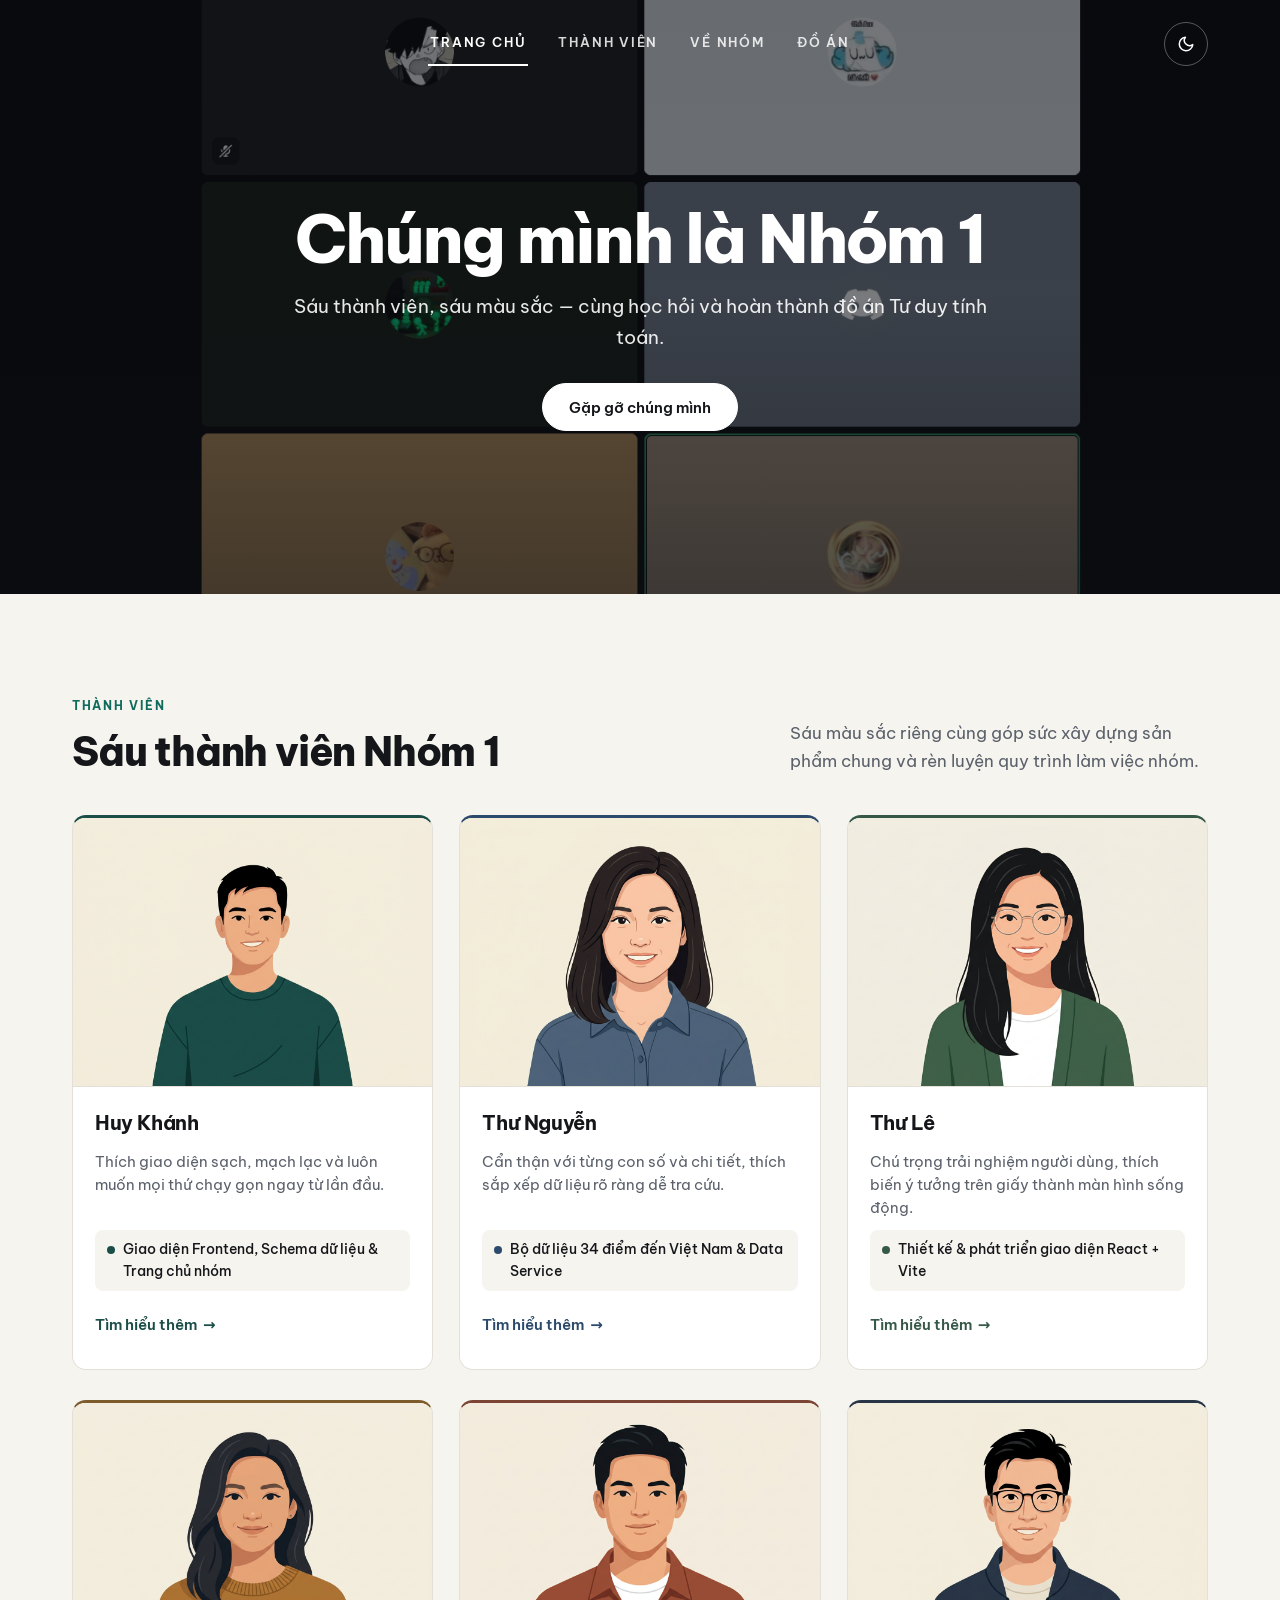
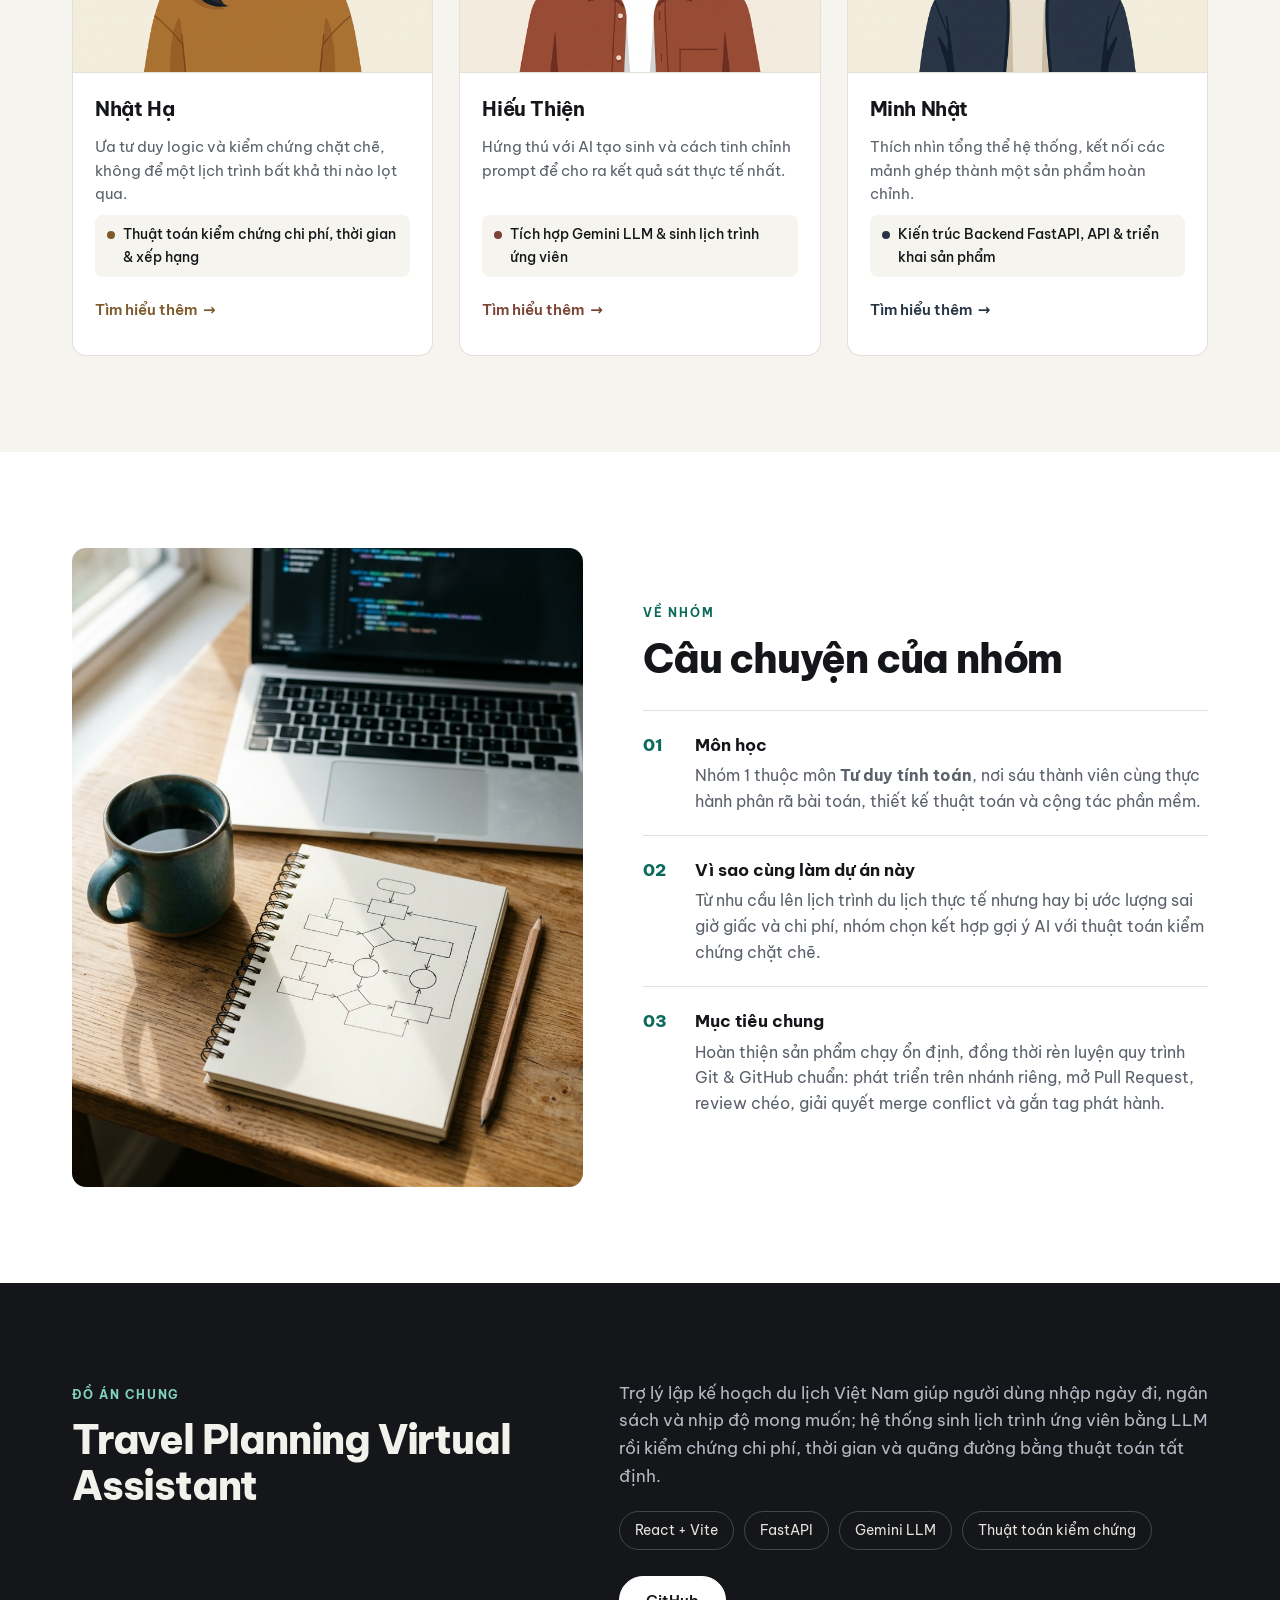
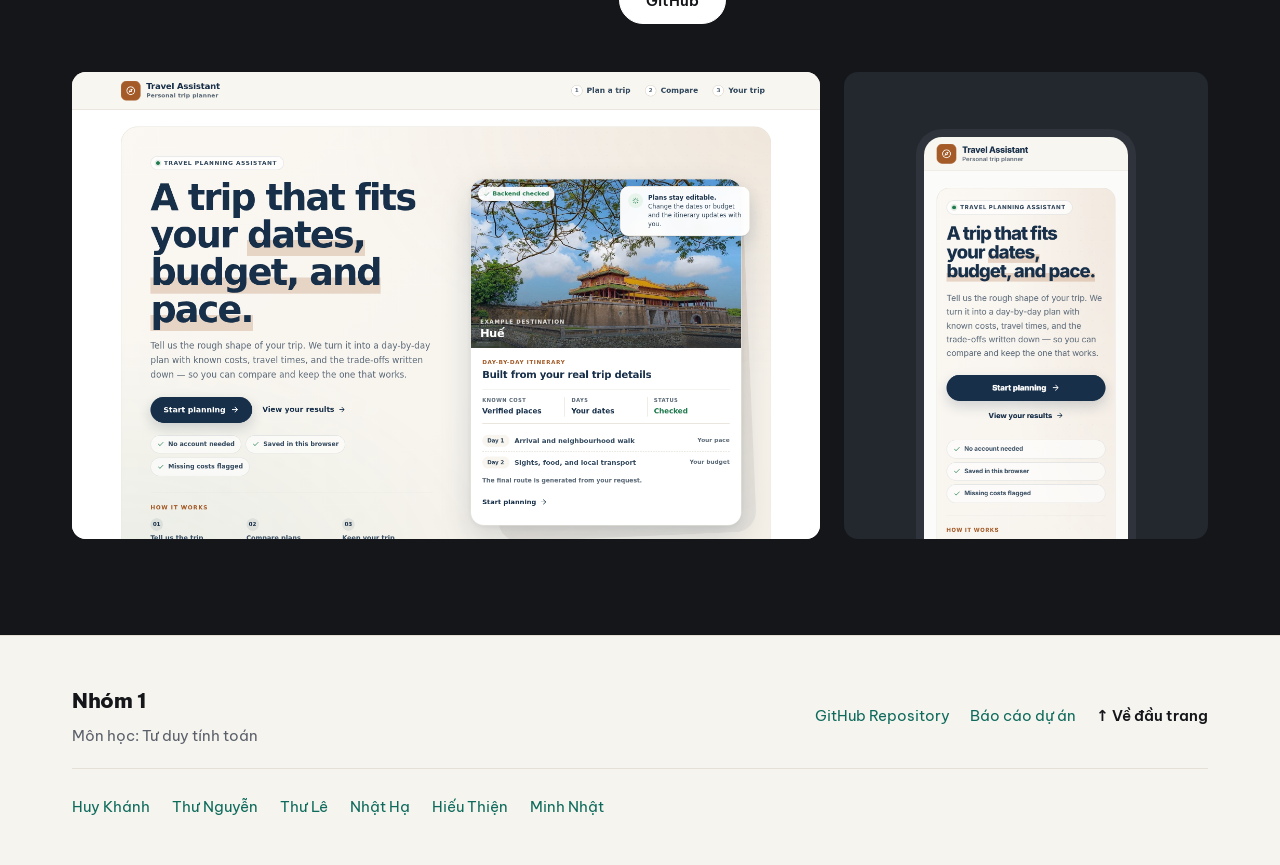
==== index.html @ eb4fd611 "Use real group Discord call screenshot as homepage hero cover" ====
<!DOCTYPE html>
<html lang="vi">
<head>
  <meta charset="UTF-8">
  <meta name="viewport" content="width=device-width, initial-scale=1.0">
  <title>Nhóm 1 - Tư duy tính toán &amp; Đồ án nhóm</title>
  <script>(function(){try{var t=localStorage.getItem('nhom1-theme')||(window.matchMedia&&window.matchMedia('(prefers-color-scheme: dark)').matches?'dark':'light');document.documentElement.dataset.theme=t;}catch(e){}})();</script>
  <link rel="stylesheet" href="assets/style.css">
  <script src="assets/theme.js" defer></script>
</head>
<body>
  <header class="site-header site-header--hero">
    <div class="container">
      <nav class="site-nav site-nav--centered" aria-label="Điều hướng chính">
        <ul class="nav-links">
          <li><a class="active" href="#trang-chu">Trang chủ</a></li>
          <li><a href="#thanh-vien">Thành viên</a></li>
          <li><a href="#ve-nhom">Về nhóm</a></li>
          <li><a href="#do-an">Đồ án</a></li>
        </ul>
        <button type="button" class="theme-toggle" data-theme-toggle aria-label="Chuyển giao diện sáng tối" aria-pressed="false" title="Chuyển sang chế độ tối">
          <svg class="icon-moon" width="18" height="18" viewBox="0 0 24 24" fill="none" stroke="currentColor" stroke-width="2" stroke-linecap="round" stroke-linejoin="round" aria-hidden="true"><path d="M21 12.79A9 9 0 1 1 11.21 3 7 7 0 0 0 21 12.79z"/></svg>
          <svg class="icon-sun" width="18" height="18" viewBox="0 0 24 24" fill="none" stroke="currentColor" stroke-width="2" stroke-linecap="round" stroke-linejoin="round" aria-hidden="true"><circle cx="12" cy="12" r="4"/><path d="M12 2v2M12 20v2M4.93 4.93l1.41 1.41M17.66 17.66l1.41 1.41M2 12h2M20 12h2M6.34 17.66l-1.41 1.41M19.07 4.93l-1.41 1.41"/></svg>
        </button>
      </nav>
    </div>
  </header>

  <main>
    <!-- 1. Phần mở đầu (~2/3 màn hình) -->
    <section class="hero-cover" id="trang-chu">
      <img class="hero-bg" src="assets/images/group-hero.png" alt="Ảnh họp nhóm của sáu thành viên Nhóm 1">
      <div class="hero-content">
        <h1 id="site-title">Chúng mình là Nhóm 1</h1>
        <p class="hero-lead">Sáu thành viên, sáu màu sắc &mdash; cùng học hỏi và hoàn thành đồ án Tư duy tính toán.</p>
        <a class="btn btn-hero" href="#thanh-vien">Gặp gỡ chúng mình</a>
      </div>
    </section>

    <!-- 2. Sáu thành viên (3 cột x 2 hàng, không chia phòng ban) -->
    <section class="section" id="thanh-vien">
      <div class="container">
        <div class="members-head">
          <div>
            <span class="eyebrow">Thành viên</span>
            <h2>Sáu thành viên Nhóm 1</h2>
          </div>
          <p>Sáu màu sắc riêng cùng góp sức xây dựng sản phẩm chung và rèn luyện quy trình làm việc nhóm.</p>
        </div>

        <div class="member-grid">
          <article class="member-card" data-tone="1">
            <div class="member-photo">
              <!-- Ảnh thật: thay src thành ảnh chân dung Huy Khánh -->
              <img src="assets/images/members/khanh.jpg" alt="Huy Khánh">
            </div>
            <div class="member-body">
              <h3>Huy Khánh</h3>
              <p class="member-personality">Thích giao diện sạch, mạch lạc và luôn muốn mọi thứ chạy gọn ngay từ lần đầu.</p>
              <p class="member-task">Giao diện Frontend, Schema dữ liệu &amp; Trang chủ nhóm</p>
              <a class="btn-more" href="members/khanh.html">Tìm hiểu thêm <span class="arrow" aria-hidden="true">&rarr;</span></a>
            </div>
          </article>

          <article class="member-card" data-tone="2">
            <div class="member-photo">
              <!-- Ảnh thật: thay src thành ảnh chân dung Thư Nguyễn -->
              <img src="assets/images/members/thu-nguyen.jpg" alt="Thư Nguyễn">
            </div>
            <div class="member-body">
              <h3>Thư Nguyễn</h3>
              <p class="member-personality">Cẩn thận với từng con số và chi tiết, thích sắp xếp dữ liệu rõ ràng dễ tra cứu.</p>
              <p class="member-task">Bộ dữ liệu 34 điểm đến Việt Nam &amp; Data Service</p>
              <a class="btn-more" href="members/thu-anh.html">Tìm hiểu thêm <span class="arrow" aria-hidden="true">&rarr;</span></a>
            </div>
          </article>

          <article class="member-card" data-tone="3">
            <div class="member-photo">
              <!-- Ảnh thật: thay src thành ảnh chân dung Thư Lê -->
              <img src="assets/images/members/thu-le.jpg" alt="Thư Lê">
            </div>
            <div class="member-body">
              <h3>Thư Lê</h3>
              <p class="member-personality">Chú trọng trải nghiệm người dùng, thích biến ý tưởng trên giấy thành màn hình sống động.</p>
              <p class="member-task">Thiết kế &amp; phát triển giao diện React + Vite</p>
              <a class="btn-more" href="members/thu-le.html">Tìm hiểu thêm <span class="arrow" aria-hidden="true">&rarr;</span></a>
            </div>
          </article>

          <article class="member-card" data-tone="4">
            <div class="member-photo">
              <!-- Ảnh thật: thay src thành ảnh chân dung Nhật Hạ -->
              <img src="assets/images/members/nhat-ha.jpg" alt="Nhật Hạ">
            </div>
            <div class="member-body">
              <h3>Nhật Hạ</h3>
              <p class="member-personality">Ưa tư duy logic và kiểm chứng chặt chẽ, không để một lịch trình bất khả thi nào lọt qua.</p>
              <p class="member-task">Thuật toán kiểm chứng chi phí, thời gian &amp; xếp hạng</p>
              <a class="btn-more" href="members/sand.html">Tìm hiểu thêm <span class="arrow" aria-hidden="true">&rarr;</span></a>
            </div>
          </article>

          <article class="member-card" data-tone="5">
            <div class="member-photo">
              <!-- Ảnh thật: thay src thành ảnh chân dung Hiếu Thiện -->
              <img src="assets/images/members/hieu-thien.jpg" alt="Hiếu Thiện">
            </div>
            <div class="member-body">
              <h3>Hiếu Thiện</h3>
              <p class="member-personality">Hứng thú với AI tạo sinh và cách tinh chỉnh prompt để cho ra kết quả sát thực tế nhất.</p>
              <p class="member-task">Tích hợp Gemini LLM &amp; sinh lịch trình ứng viên</p>
              <a class="btn-more" href="members/thien.html">Tìm hiểu thêm <span class="arrow" aria-hidden="true">&rarr;</span></a>
            </div>
          </article>

          <article class="member-card" data-tone="6">
            <div class="member-photo">
              <!-- Ảnh thật: thay src thành ảnh chân dung Minh Nhật -->
              <img src="assets/images/members/minh-nhat.jpg" alt="Minh Nhật">
            </div>
            <div class="member-body">
              <h3>Minh Nhật</h3>
              <p class="member-personality">Thích nhìn tổng thể hệ thống, kết nối các mảnh ghép thành một sản phẩm hoàn chỉnh.</p>
              <p class="member-task">Kiến trúc Backend FastAPI, API &amp; triển khai sản phẩm</p>
              <a class="btn-more" href="members/zt.html">Tìm hiểu thêm <span class="arrow" aria-hidden="true">&rarr;</span></a>
            </div>
          </article>
        </div>
      </div>
    </section>

    <!-- 3. Câu chuyện của nhóm -->
    <section class="section band-white" id="ve-nhom">
      <div class="container about">
        <figure class="frame about-photo">
          <img src="assets/images/about-desk.jpg" alt="Góc bàn học và sổ phác thảo lưu đồ của Nhóm 1">
        </figure>
        <div>
          <span class="eyebrow">Về nhóm</span>
          <h2>Câu chuyện của nhóm</h2>
          <ol class="about-list">
            <li>
              <span class="num">01</span>
              <div>
                <h3>Môn học</h3>
                <p>Nhóm 1 thuộc môn <strong>Tư duy tính toán</strong>, nơi sáu thành viên cùng thực hành phân rã bài toán, thiết kế thuật toán và cộng tác phần mềm.</p>
              </div>
            </li>
            <li>
              <span class="num">02</span>
              <div>
                <h3>Vì sao cùng làm dự án này</h3>
                <p>Từ nhu cầu lên lịch trình du lịch thực tế nhưng hay bị ước lượng sai giờ giấc và chi phí, nhóm chọn kết hợp gợi ý AI với thuật toán kiểm chứng chặt chẽ.</p>
              </div>
            </li>
            <li>
              <span class="num">03</span>
              <div>
                <h3>Mục tiêu chung</h3>
                <p>Hoàn thiện sản phẩm chạy ổn định, đồng thời rèn luyện quy trình Git &amp; GitHub chuẩn: phát triển trên nhánh riêng, mở Pull Request, review chéo, giải quyết merge conflict và gắn tag phát hành.</p>
              </div>
            </li>
          </ol>
        </div>
      </div>
    </section>

    <!-- 4. Đồ án chung (nền tối tương phản) -->
    <section class="section band-ink" id="do-an">
      <div class="container">
        <div class="project-top">
          <div>
            <span class="eyebrow">Đồ án chung</span>
            <h2>Travel Planning Virtual Assistant</h2>
          </div>
          <div>
            <p>
              Trợ lý lập kế hoạch du lịch Việt Nam giúp người dùng nhập ngày đi, ngân sách và nhịp độ mong muốn; hệ thống
              sinh lịch trình ứng viên bằng LLM rồi kiểm chứng chi phí, thời gian và quãng đường bằng thuật toán tất định.
            </p>
            <ul class="project-facts">
              <li>React + Vite</li>
              <li>FastAPI</li>
              <li>Gemini LLM</li>
              <li>Thuật toán kiểm chứng</li>
            </ul>
            <div class="project-actions">
              <!-- Nếu có link demo triển khai công khai, bỏ comment dòng dưới -->
              <!-- <a class="btn btn-light" href="#" target="_blank" rel="noopener noreferrer">Xem sản phẩm</a> -->
              <a class="btn btn-light" href="https://github.com/Zoto1/TDTT-miniprj" target="_blank" rel="noopener noreferrer">GitHub</a>
            </div>
          </div>
        </div>

        <div class="project-gallery">
          <figure class="frame shot-desktop">
            <img src="assets/images/project-travel-welcome.png" alt="Giao diện máy tính của ứng dụng Travel Planning Virtual Assistant">
          </figure>
          <figure class="frame shot-phone">
            <img src="assets/images/project-travel-mobile.png" alt="Giao diện điện thoại của ứng dụng Travel Planning Virtual Assistant">
          </figure>
        </div>
      </div>
    </section>
  </main>

  <!-- 5. Cuối trang -->
  <footer class="site-footer">
    <div class="container footer-inner">
      <div class="footer-meta">
        <strong>Nhóm 1</strong>
        <p>Môn học: Tư duy tính toán</p>
      </div>
      <div class="footer-contact">
        <a href="https://github.com/Zoto1/TDTT-miniprj" target="_blank" rel="noopener noreferrer">GitHub Repository</a>
        <a href="https://github.com/Zoto1/TDTT-miniprj/blob/main/docs/REPORT.md" target="_blank" rel="noopener noreferrer">Báo cáo dự án</a>
        <a class="back-to-top" href="#trang-chu">&uarr; Về đầu trang</a>
      </div>
      <div class="footer-links">
        <a href="members/khanh.html">Huy Khánh</a>
        <a href="members/thu-anh.html">Thư Nguyễn</a>
        <a href="members/thu-le.html">Thư Lê</a>
        <a href="members/sand.html">Nhật Hạ</a>
        <a href="members/thien.html">Hiếu Thiện</a>
        <a href="members/zt.html">Minh Nhật</a>
      </div>
    </div>
  </footer>
</body>
</html>
---- assets/style.css ----
@import url('https://fonts.googleapis.com/css2?family=Be+Vietnam+Pro:wght@300;400;500;600;700;800&display=swap');

:root {
  --bg: #f6f4ef;
  --surface: #ffffff;
  --ink: #14161a;
  --muted: #5b616b;
  --line: #e4e0d8;
  --accent: #0e6b5c;
  --accent-dark: #0a5247;
  --accent-soft: #e3f1ec;
  --radius: 14px;
  --radius-sm: 10px;
}

[data-theme="dark"] {
  --bg: #111317;
  --surface: #1a1d24;
  --ink: #f3f1ec;
  --muted: #a6adb8;
  --line: #2a2f3a;
  --accent: #2bb59e;
  --accent-dark: #4fd1bc;
  --accent-soft: rgba(43, 181, 158, 0.16);
}

[data-theme="dark"] .site-header:not(.site-header--hero) {
  background-color: rgba(17, 19, 23, 0.92);
}

[data-theme="dark"] code {
  background-color: rgba(255, 255, 255, 0.1);
}

[data-theme="dark"] .band-ink {
  background-color: #0b0d10;
  border-top: 1px solid var(--line);
  border-bottom: 1px solid var(--line);
}

[data-theme="dark"] .member-card[data-tone="1"] { --card-accent: #38b2a0; }
[data-theme="dark"] .member-card[data-tone="2"] { --card-accent: #69a0e0; }
[data-theme="dark"] .member-card[data-tone="3"] { --card-accent: #5bb87c; }
[data-theme="dark"] .member-card[data-tone="4"] { --card-accent: #e0ab48; }
[data-theme="dark"] .member-card[data-tone="5"] { --card-accent: #e28265; }
[data-theme="dark"] .member-card[data-tone="6"] { --card-accent: #89a6c8; }

[data-theme="dark"] .btn:not(.btn-hero):not(.btn-light):not(.btn-secondary) {
  color: #0b0d10;
}

[data-theme="dark"] .btn-secondary {
  color: var(--ink);
  border-color: var(--line);
}

[data-theme="dark"] .btn-secondary:hover {
  background-color: rgba(255, 255, 255, 0.08);
  border-color: var(--ink);
  color: var(--ink);
}

[data-theme="dark"] .profile-banner,
[data-theme="dark"] .ct-step {
  border-top-color: var(--accent);
}

[data-theme="dark"] .profile-role-line,
[data-theme="dark"] .ct-step h3,
[data-theme="dark"] .pager-center {
  color: var(--accent);
  border-color: var(--accent);
}

[data-theme="dark"] .profile-motto {
  border-left-color: var(--accent);
}

*,
*::before,
*::after {
  box-sizing: border-box;
}

html {
  scroll-behavior: smooth;
  overflow-x: clip;
}

body {
  margin: 0;
  font-family: "Be Vietnam Pro", system-ui, -apple-system, "Segoe UI", Roboto, Helvetica, Arial, sans-serif;
  font-size: 1.0625rem;
  line-height: 1.65;
  background-color: var(--bg);
  color: var(--ink);
  min-height: 100vh;
  display: flex;
  flex-direction: column;
  overflow-x: clip;
}

img {
  display: block;
  max-width: 100%;
  height: auto;
}

a {
  color: var(--accent);
  text-decoration: none;
}

a:hover {
  text-decoration: underline;
}

code {
  font-family: ui-monospace, SFMono-Regular, Menlo, Consolas, monospace;
  font-size: 0.88em;
  background-color: rgba(20, 22, 26, 0.06);
  padding: 2px 6px;
  border-radius: 6px;
}

h1,
h2,
h3 {
  margin: 0;
  color: inherit;
}

.container {
  width: 100%;
  max-width: 1200px;
  margin: 0 auto;
  padding: 0 32px;
}

main.container {
  flex: 1;
  padding-top: 40px;
  padding-bottom: 80px;
}

/* ---------- Navigation ---------- */
.site-header {
  position: sticky;
  top: 0;
  z-index: 100;
  background-color: rgba(246, 244, 239, 0.94);
  backdrop-filter: blur(10px);
  border-bottom: 1px solid var(--line);
}

.site-nav {
  display: flex;
  flex-wrap: wrap;
  align-items: center;
  justify-content: space-between;
  gap: 12px 24px;
  padding: 12px 0;
}

.site-nav--centered {
  position: relative;
  justify-content: center;
  padding: 16px 0;
}

.theme-toggle {
  position: absolute;
  right: 0;
  top: 50%;
  transform: translateY(-50%);
  width: 44px;
  height: 44px;
  border-radius: 999px;
  border: 1px solid var(--line);
  background-color: transparent;
  color: var(--ink);
  cursor: pointer;
  display: inline-flex;
  align-items: center;
  justify-content: center;
  transition: background-color 0.15s ease, border-color 0.15s ease, color 0.15s ease;
}

.theme-toggle:hover {
  background-color: rgba(20, 22, 26, 0.08);
  border-color: var(--ink);
}

[data-theme="dark"] .theme-toggle:hover {
  background-color: rgba(255, 255, 255, 0.1);
}

.site-header--hero .theme-toggle {
  color: #ffffff;
  border-color: rgba(255, 255, 255, 0.32);
}

.site-header--hero .theme-toggle:hover {
  background-color: rgba(255, 255, 255, 0.14);
  border-color: #ffffff;
}

.theme-toggle .icon-sun {
  display: none;
}

[data-theme="dark"] .theme-toggle .icon-sun {
  display: block;
}

[data-theme="dark"] .theme-toggle .icon-moon {
  display: none;
}

.nav-links {
  display: flex;
  flex-wrap: wrap;
  align-items: center;
  justify-content: center;
  gap: 8px 28px;
  list-style: none;
  margin: 0;
  padding: 0;
}

.nav-links a {
  display: inline-flex;
  align-items: center;
  min-height: 44px;
  padding: 4px 2px;
  font-size: 0.8rem;
  font-weight: 600;
  letter-spacing: 0.14em;
  text-transform: uppercase;
  color: var(--muted);
  border-bottom: 2px solid transparent;
  transition: color 0.15s ease, border-color 0.15s ease;
}

.nav-links a:hover,
.nav-links a.active {
  color: var(--ink);
  border-bottom-color: var(--ink);
  text-decoration: none;
}

/* Transparent overlay header on Homepage Hero */
.site-header--hero {
  position: absolute;
  top: 0;
  left: 0;
  right: 0;
  z-index: 20;
  background-color: transparent;
  backdrop-filter: none;
  border-bottom: 0;
}

.site-header--hero .site-nav--centered {
  padding: 22px 0;
}

.site-header--hero .nav-links a {
  color: rgba(255, 255, 255, 0.84);
}

.site-header--hero .nav-links a:hover,
.site-header--hero .nav-links a.active {
  color: #ffffff;
  border-bottom-color: #ffffff;
}

/* ---------- Hero (~2/3 screen height) ---------- */
.hero-cover {
  position: relative;
  min-height: clamp(460px, 66vh, 640px);
  display: flex;
  align-items: center;
  justify-content: center;
  text-align: center;
  padding: 112px 24px 72px;
  color: #ffffff;
  overflow: hidden;
  background-color: #14161a;
}

.hero-bg {
  position: absolute;
  inset: 0;
  width: 100%;
  height: 100%;
  object-fit: cover;
  object-position: center;
  z-index: 0;
}

.hero-cover::after {
  content: "";
  position: absolute;
  inset: 0;
  background: linear-gradient(
    180deg,
    rgba(14, 17, 22, 0.58) 0%,
    rgba(14, 17, 22, 0.56) 50%,
    rgba(14, 17, 22, 0.72) 100%
  );
  z-index: 1;
}

.hero-content {
  position: relative;
  z-index: 2;
  width: 100%;
  max-width: 800px;
  margin: 0 auto;
}

.hero-content h1 {
  margin: 0 0 16px;
  font-weight: 800;
  font-size: clamp(2.4rem, 5.5vw, 4.2rem);
  line-height: 1.08;
  letter-spacing: -0.03em;
  color: #ffffff;
}

.hero-lead {
  max-width: 54ch;
  margin: 0 auto 30px;
  font-size: clamp(1rem, 1.8vw, 1.18rem);
  font-weight: 400;
  color: rgba(255, 255, 255, 0.9);
}

@keyframes rise {
  from {
    opacity: 0;
    transform: translateY(14px);
  }
  to {
    opacity: 1;
    transform: translateY(0);
  }
}

.hero-content h1,
.hero-lead,
.btn-hero {
  animation: rise 0.55s ease both;
}

.hero-lead {
  animation-delay: 0.08s;
}

.btn-hero {
  animation-delay: 0.16s;
}

/* ---------- Buttons ---------- */
.btn,
.btn-link {
  display: inline-flex;
  align-items: center;
  justify-content: center;
  min-height: 48px;
  padding: 0 26px;
  border-radius: 999px;
  border: 1px solid var(--accent);
  background-color: var(--accent);
  color: #ffffff;
  font-family: inherit;
  font-size: 0.95rem;
  font-weight: 600;
  cursor: pointer;
  transition: background-color 0.15s ease, border-color 0.15s ease, color 0.15s ease, transform 0.1s ease;
}

.btn:hover,
.btn-link:hover {
  background-color: var(--accent-dark);
  border-color: var(--accent-dark);
  text-decoration: none;
}

.btn:active,
.btn-link:active,
.btn-more:active {
  transform: translateY(1px);
}

.btn-hero,
.btn-light {
  background-color: #ffffff;
  color: #14161a;
  border-color: #ffffff;
}

.btn-hero:hover,
.btn-light:hover {
  background-color: rgba(255, 255, 255, 0.88);
  border-color: rgba(255, 255, 255, 0.88);
  color: #14161a;
  transform: translateY(-1px);
}

.btn-secondary {
  background-color: transparent;
  color: var(--ink);
  border: 1px solid #c9c3b8;
}

.btn-secondary:hover {
  background-color: rgba(20, 22, 26, 0.06);
  border-color: var(--ink);
  color: var(--ink);
}

.btn-ghost-dark {
  background-color: transparent;
  color: #ffffff;
  border: 1px solid rgba(255, 255, 255, 0.35);
}

.btn-ghost-dark:hover {
  background-color: rgba(255, 255, 255, 0.12);
  border-color: #ffffff;
  color: #ffffff;
}

/* ---------- Typography Helpers & Sections ---------- */
.eyebrow {
  display: inline-block;
  margin: 0 0 12px;
  font-size: 0.78rem;
  font-weight: 700;
  letter-spacing: 0.14em;
  text-transform: uppercase;
  color: var(--accent);
}

.section {
  padding: 96px 0;
  scroll-margin-top: 64px;
}

.section h2,
.section-title {
  font-size: clamp(1.85rem, 3.2vw, 2.5rem);
  font-weight: 800;
  line-height: 1.15;
  letter-spacing: -0.03em;
}

.section-desc {
  margin: 10px 0 0;
  color: var(--muted);
  max-width: 60ch;
}

.band-white {
  background-color: var(--surface);
}

.band-ink {
  background-color: var(--ink);
  color: #f3f1ec;
}

.band-ink .eyebrow {
  color: #7fd3bf;
}

.band-ink p {
  color: #b4bac4;
}

.band-ink code {
  background-color: rgba(255, 255, 255, 0.12);
  color: #f3f1ec;
}

.frame {
  position: relative;
  margin: 0;
  border-radius: var(--radius);
  overflow: hidden;
  background-color: #e9e4da;
}

.frame img {
  width: 100%;
  height: 100%;
  object-fit: cover;
  transition: transform 0.35s ease;
}

.frame:hover img {
  transform: scale(1.03);
}

/* ---------- Members Section (3x2 Desktop -> 2 Tablet -> 1 Mobile) ---------- */
.members-head {
  display: flex;
  flex-wrap: wrap;
  align-items: flex-end;
  justify-content: space-between;
  gap: 16px 40px;
  margin-bottom: 40px;
}

.members-head p {
  max-width: 38ch;
  margin: 0;
  color: var(--muted);
}

.member-grid {
  display: grid;
  grid-template-columns: repeat(3, minmax(0, 1fr));
  gap: 30px 26px;
}

.member-card {
  --card-accent: var(--accent);
  display: flex;
  flex-direction: column;
  background-color: var(--surface);
  border: 1px solid var(--line);
  border-top: 3px solid var(--card-accent);
  border-radius: var(--radius);
  overflow: hidden;
  transition: transform 0.2s ease, border-color 0.2s ease, box-shadow 0.2s ease;
}

.member-card[data-tone="1"] { --card-accent: #1c4e48; }
.member-card[data-tone="2"] { --card-accent: #2c4a6b; }
.member-card[data-tone="3"] { --card-accent: #365947; }
.member-card[data-tone="4"] { --card-accent: #7d5b2d; }
.member-card[data-tone="5"] { --card-accent: #7c4435; }
.member-card[data-tone="6"] { --card-accent: #283546; }

.member-card:hover {
  transform: translateY(-2px);
  box-shadow: 0 12px 28px rgba(20, 22, 26, 0.07);
}

.member-photo {
  aspect-ratio: 4 / 3;
  overflow: hidden;
  background-color: #f3f0e8;
  border-bottom: 1px solid var(--line);
}

.member-photo img {
  width: 100%;
  height: 100%;
  object-fit: cover;
  object-position: center top;
  transition: transform 0.35s ease;
}

.member-card:hover .member-photo img {
  transform: scale(1.03);
}

.member-body {
  padding: 20px 22px 22px;
  display: flex;
  flex-direction: column;
  gap: 10px;
  flex: 1;
}

.member-body h3 {
  font-size: 1.24rem;
  font-weight: 700;
  letter-spacing: -0.02em;
}

.member-personality {
  margin: 0;
  color: var(--muted);
  font-size: 0.94rem;
  line-height: 1.55;
  flex: 1;
}

.member-task {
  display: flex;
  align-items: baseline;
  gap: 8px;
  margin: 0;
  padding: 8px 12px;
  border-radius: 8px;
  background-color: var(--bg);
  color: var(--ink);
  font-size: 0.86rem;
  font-weight: 500;
}

.member-task::before {
  content: "";
  width: 8px;
  height: 8px;
  border-radius: 50%;
  background-color: var(--card-accent);
  flex-shrink: 0;
}

.btn-more {
  display: inline-flex;
  align-items: center;
  gap: 6px;
  min-height: 44px;
  margin-top: 2px;
  font-size: 0.94rem;
  font-weight: 600;
  color: var(--card-accent);
  align-self: flex-start;
}

.btn-more .arrow {
  display: inline-block;
  transition: transform 0.18s ease;
}

.member-card:hover .btn-more .arrow,
.btn-more:hover .arrow {
  transform: translateX(4px);
}

/* ---------- About / Team Story Section ---------- */
.about {
  display: grid;
  grid-template-columns: 0.95fr 1.05fr;
  gap: 60px;
  align-items: center;
}

.about > * {
  min-width: 0;
}

.about-photo {
  aspect-ratio: 4 / 5;
}

.about h2 {
  margin-bottom: 28px;
}

.about-list {
  list-style: none;
  margin: 0;
  padding: 0;
}

.about-list li {
  display: grid;
  grid-template-columns: 44px 1fr;
  gap: 8px;
  padding: 20px 0;
  border-top: 1px solid var(--line);
}

.about-list .num {
  font-size: 1.05rem;
  font-weight: 800;
  color: var(--accent);
}

.about-list h3 {
  font-size: 1.08rem;
  font-weight: 700;
  margin-bottom: 4px;
}

.about-list p {
  margin: 0;
  color: var(--muted);
  font-size: 0.98rem;
}

/* ---------- Project Section (1 Desktop + 1 Mobile) ---------- */
.project-top {
  display: grid;
  grid-template-columns: 1fr 1.2fr;
  gap: 56px;
  align-items: start;
}

.project-top > * {
  min-width: 0;
}

.project-top p {
  margin: 0 0 22px;
  font-size: 1.05rem;
}

.project-facts {
  display: flex;
  flex-wrap: wrap;
  gap: 10px;
  list-style: none;
  margin: 0 0 26px;
  padding: 0;
}

.project-facts li {
  padding: 7px 15px;
  border: 1px solid rgba(255, 255, 255, 0.2);
  border-radius: 999px;
  font-size: 0.86rem;
  color: #e6e3dc;
}

.project-actions {
  display: flex;
  flex-wrap: wrap;
  gap: 12px;
}

.project-gallery {
  display: grid;
  grid-template-columns: 1.6fr 0.78fr;
  gap: 24px;
  margin-top: 48px;
  align-items: stretch;
}

.project-gallery > * {
  min-width: 0;
}

.project-gallery .frame {
  background-color: #23272e;
}

.project-gallery .shot-desktop {
  background-color: #faf7f2;
  aspect-ratio: 16 / 10;
}

.project-gallery .shot-desktop img {
  object-fit: contain;
  object-position: center;
}

.project-gallery .shot-phone {
  display: flex;
  justify-content: center;
  align-items: flex-end;
  padding: 24px 20px 0;
}

.project-gallery .shot-phone img {
  width: 220px;
  height: 410px;
  border: 8px solid #2e333c;
  border-bottom: 0;
  border-radius: 26px 26px 0 0;
  object-fit: cover;
  object-position: top;
}

/* ---------- Unified Personal Profile Pages (members/*.html) ---------- */
.profile-banner {
  --member-accent: var(--accent);
  display: grid;
  grid-template-columns: 180px 1fr;
  gap: 32px;
  align-items: center;
  background-color: var(--surface);
  border: 1px solid var(--line);
  border-top: 4px solid var(--member-accent);
  border-radius: var(--radius);
  padding: 32px;
  margin-bottom: 36px;
}

.profile-avatar {
  width: 180px;
  aspect-ratio: 1 / 1;
  border-radius: var(--radius);
  overflow: hidden;
  background-color: #f3f0e8;
  border: 1px solid var(--line);
}

.profile-avatar img {
  width: 100%;
  height: 100%;
  object-fit: cover;
  object-position: center top;
}

.profile-banner-body h1 {
  margin: 0 0 8px;
  font-size: clamp(2rem, 4vw, 2.85rem);
  font-weight: 800;
  line-height: 1.1;
  letter-spacing: -0.03em;
}

.profile-role-line {
  margin: 0 0 12px;
  font-weight: 600;
  color: var(--member-accent);
}

.profile-motto {
  margin: 0;
  padding-left: 14px;
  border-left: 3px solid var(--member-accent);
  color: var(--muted);
  font-style: italic;
}

.badge {
  display: inline-block;
  padding: 4px 14px;
  border-radius: 999px;
  background-color: var(--accent-soft);
  color: var(--accent-dark);
  font-size: 0.82rem;
  font-weight: 600;
  margin-bottom: 14px;
}

main.container .section {
  padding: 0;
  margin-bottom: 44px;
}

main.container .section-title {
  font-size: clamp(1.45rem, 2.5vw, 1.9rem);
  margin-bottom: 10px;
}

main.container .section-desc {
  margin: 0 0 22px;
}

.profile-grid {
  display: grid;
  grid-template-columns: repeat(auto-fit, minmax(280px, 1fr));
  gap: 20px;
}

.card {
  background-color: var(--surface);
  border: 1px solid var(--line);
  border-radius: var(--radius);
  padding: 26px;
}

.card h2,
.card h3 {
  font-size: 1.18rem;
  font-weight: 700;
  letter-spacing: -0.01em;
  margin-bottom: 10px;
}

.card p {
  margin: 0 0 8px;
  color: var(--muted);
  font-size: 0.98rem;
}

.tag-list {
  display: flex;
  flex-wrap: wrap;
  gap: 8px;
  list-style: none;
  margin: 12px 0 0;
  padding: 0;
}

.tag {
  background-color: var(--accent-soft);
  color: var(--accent-dark);
  border-radius: 999px;
  padding: 5px 14px;
  font-size: 0.86rem;
  font-weight: 500;
}

.goal-list {
  margin: 10px 0 0;
  padding-left: 20px;
  color: var(--muted);
}

.goal-list li + li {
  margin-top: 8px;
}

.ct-grid {
  display: grid;
  grid-template-columns: repeat(auto-fit, minmax(240px, 1fr));
  gap: 20px;
}

.ct-step {
  background-color: var(--surface);
  border: 1px solid var(--line);
  border-top: 4px solid var(--member-accent, var(--accent));
  border-radius: var(--radius);
  padding: 22px;
}

.ct-step h3 {
  font-size: 1.02rem;
  font-weight: 700;
  color: var(--member-accent, var(--accent-dark));
  margin-bottom: 8px;
}

.ct-step p {
  margin: 0;
  color: var(--muted);
  font-size: 0.95rem;
}

/* Prev / Home / Next Member Pager */
.member-pager {
  display: grid;
  grid-template-columns: 1fr auto 1fr;
  align-items: center;
  gap: 12px;
  margin-top: 40px;
  padding-top: 28px;
  border-top: 1px solid var(--line);
}

.pager-link {
  display: inline-flex;
  align-items: center;
  min-height: 44px;
  padding: 8px 16px;
  border-radius: 999px;
  border: 1px solid var(--line);
  background-color: var(--surface);
  color: var(--ink);
  font-size: 0.92rem;
  font-weight: 600;
  justify-self: start;
  transition: border-color 0.15s ease, background-color 0.15s ease;
}

.pager-link--next {
  justify-self: end;
}

.pager-center {
  justify-self: center;
  border-color: var(--member-accent, var(--accent));
  color: var(--member-accent, var(--accent));
}

.pager-link:hover {
  border-color: var(--ink);
  background-color: var(--accent-soft);
  text-decoration: none;
}

/* ---------- Footer ---------- */
.site-footer {
  background-color: var(--bg);
  border-top: 1px solid var(--line);
  padding: 48px 0 36px;
  color: var(--muted);
  font-size: 0.95rem;
}

.footer-inner {
  display: flex;
  flex-wrap: wrap;
  align-items: center;
  justify-content: space-between;
  gap: 20px 36px;
}

.footer-meta strong {
  display: block;
  color: var(--ink);
  font-size: 1.3rem;
  font-weight: 800;
  letter-spacing: -0.02em;
  margin-bottom: 4px;
}

.footer-meta p {
  margin: 0;
}

.footer-contact {
  display: flex;
  flex-wrap: wrap;
  gap: 8px 20px;
  align-items: center;
}

.footer-links {
  width: 100%;
  display: flex;
  flex-wrap: wrap;
  gap: 8px 22px;
  padding-top: 16px;
  border-top: 1px solid var(--line);
}

.footer-links a,
.footer-contact a {
  display: inline-flex;
  align-items: center;
  min-height: 44px;
}

.back-to-top {
  font-weight: 600;
  color: var(--ink);
}

/* ---------- Responsive ---------- */
@media (max-width: 960px) {
  .section {
    padding: 76px 0;
  }

  .about,
  .project-top,
  .project-gallery {
    grid-template-columns: minmax(0, 1fr);
    gap: 36px;
  }

  .about-photo {
    aspect-ratio: 4 / 3;
  }

  .member-grid {
    grid-template-columns: repeat(2, minmax(0, 1fr));
  }
}

@media (max-width: 640px) {
  .container {
    padding: 0 20px;
  }

  .section {
    padding: 64px 0;
  }

  .site-header--hero .site-nav--centered {
    padding: 14px 0;
  }

  .theme-toggle {
    position: static;
    transform: none;
  }

  .nav-links {
    gap: 2px 14px;
  }

  .nav-links a {
    font-size: 0.72rem;
    letter-spacing: 0.1em;
  }

  .hero-cover {
    min-height: 440px;
    padding: 118px 20px 64px;
  }

  .member-grid {
    grid-template-columns: 1fr;
  }

  .profile-banner {
    grid-template-columns: 1fr;
    padding: 24px 20px;
  }

  .profile-avatar {
    width: 140px;
  }

  .member-pager {
    grid-template-columns: 1fr;
  }

  .pager-link,
  .pager-link--next,
  .pager-center {
    justify-self: stretch;
    justify-content: center;
  }
}

@media (prefers-reduced-motion: reduce) {
  *,
  *::before,
  *::after {
    animation: none !important;
    transition: none !important;
    scroll-behavior: auto !important;
  }
}
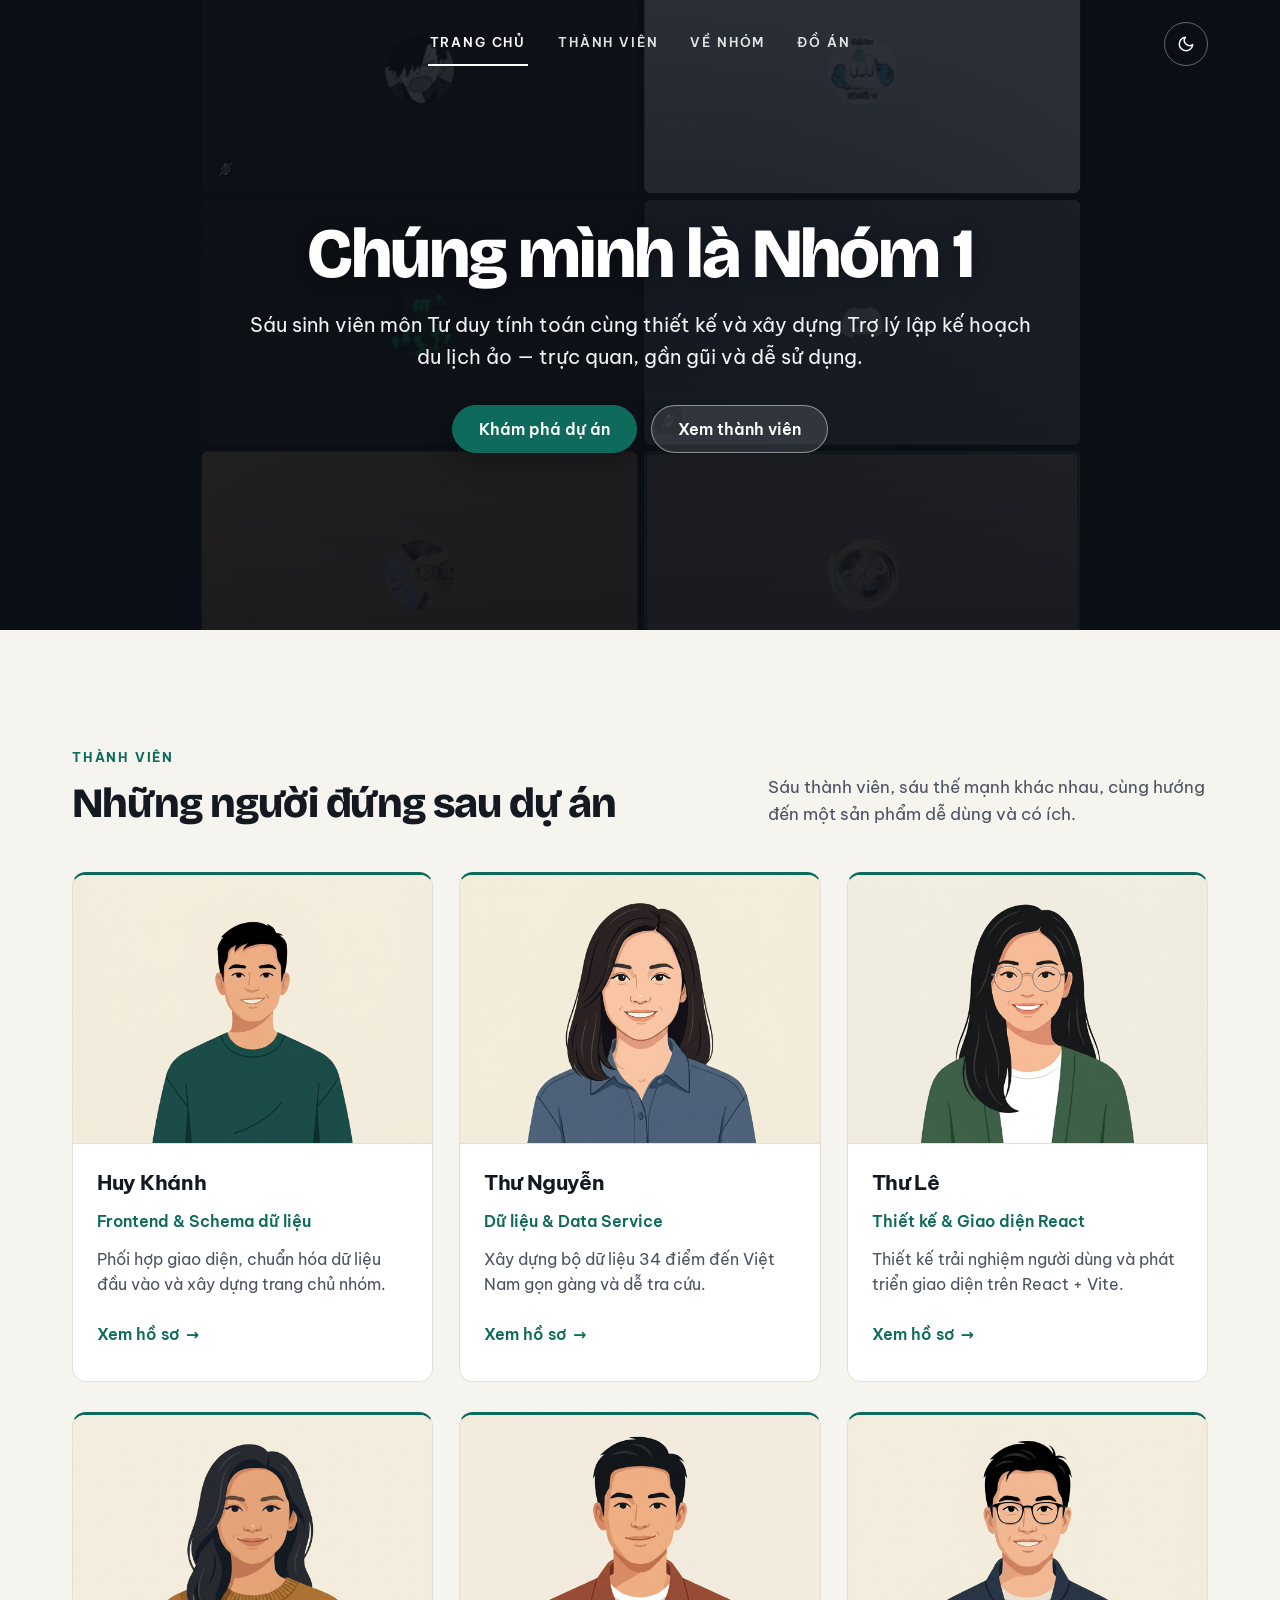
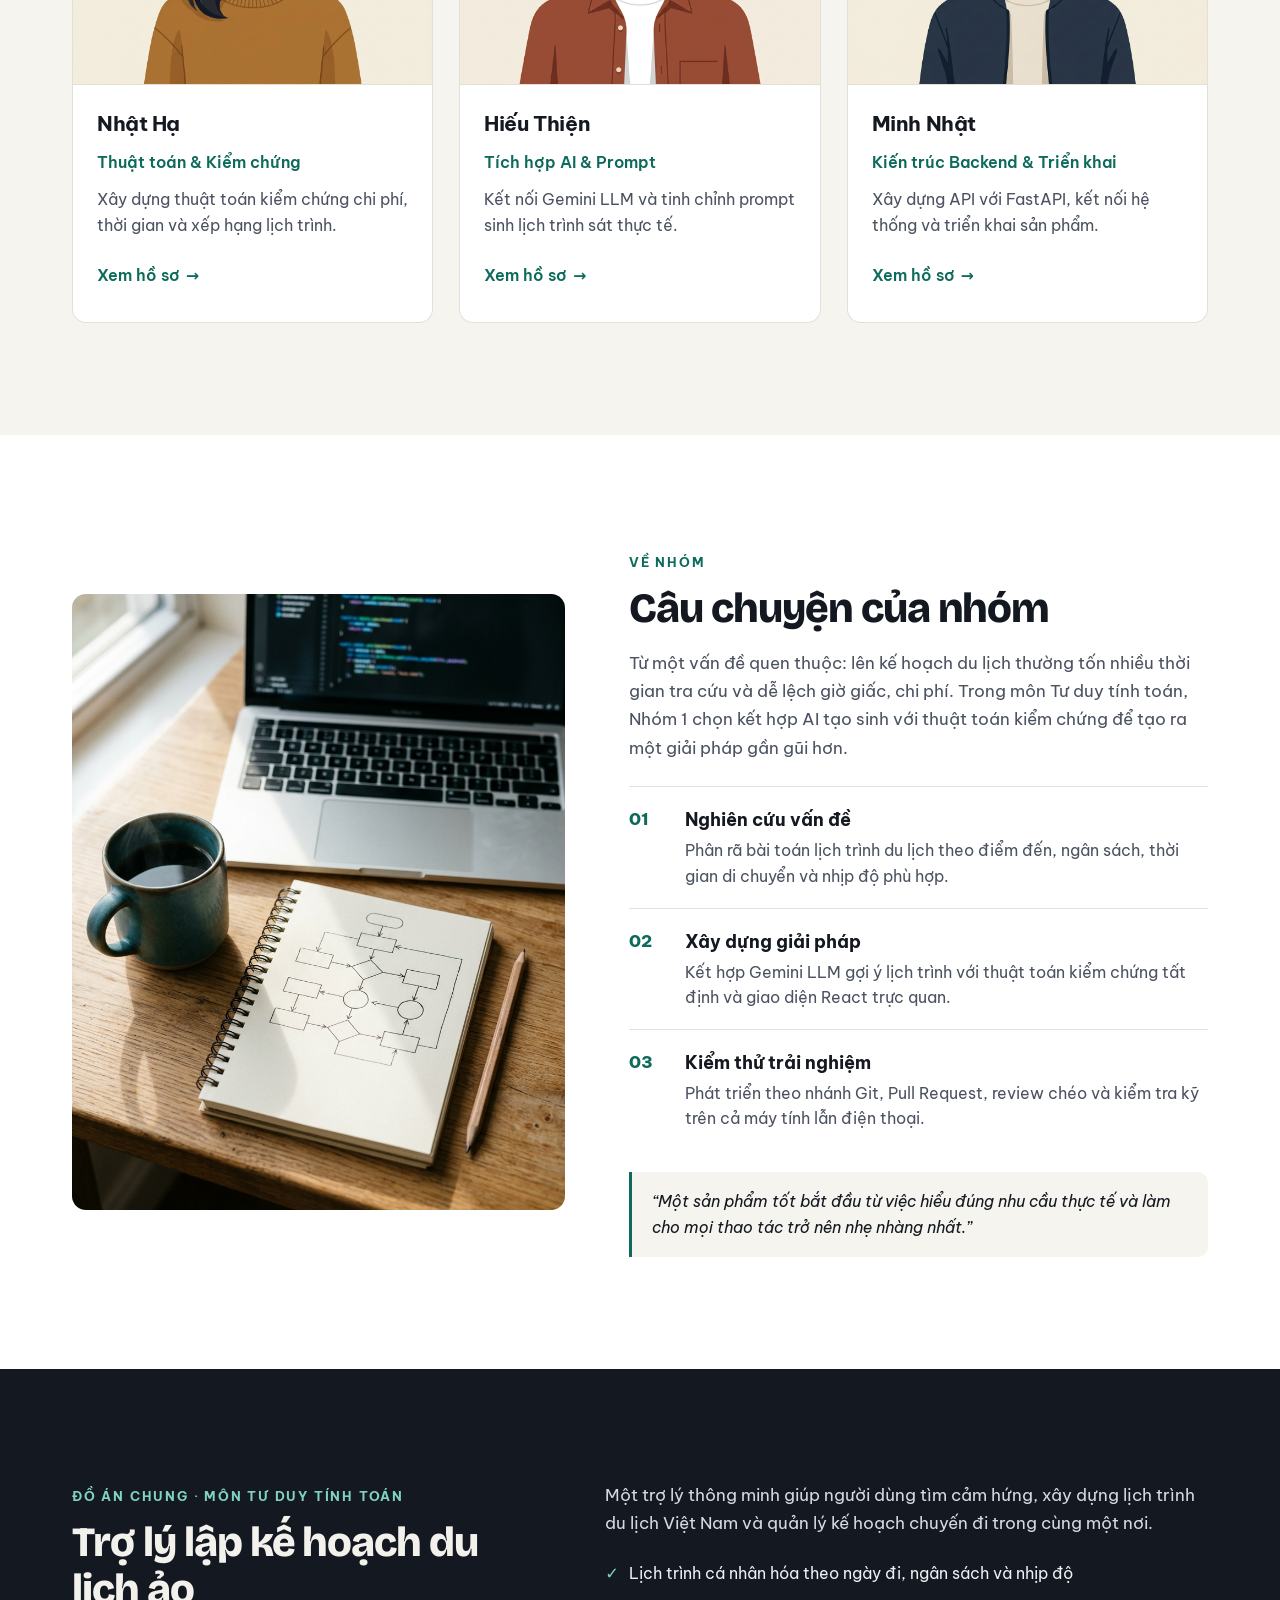
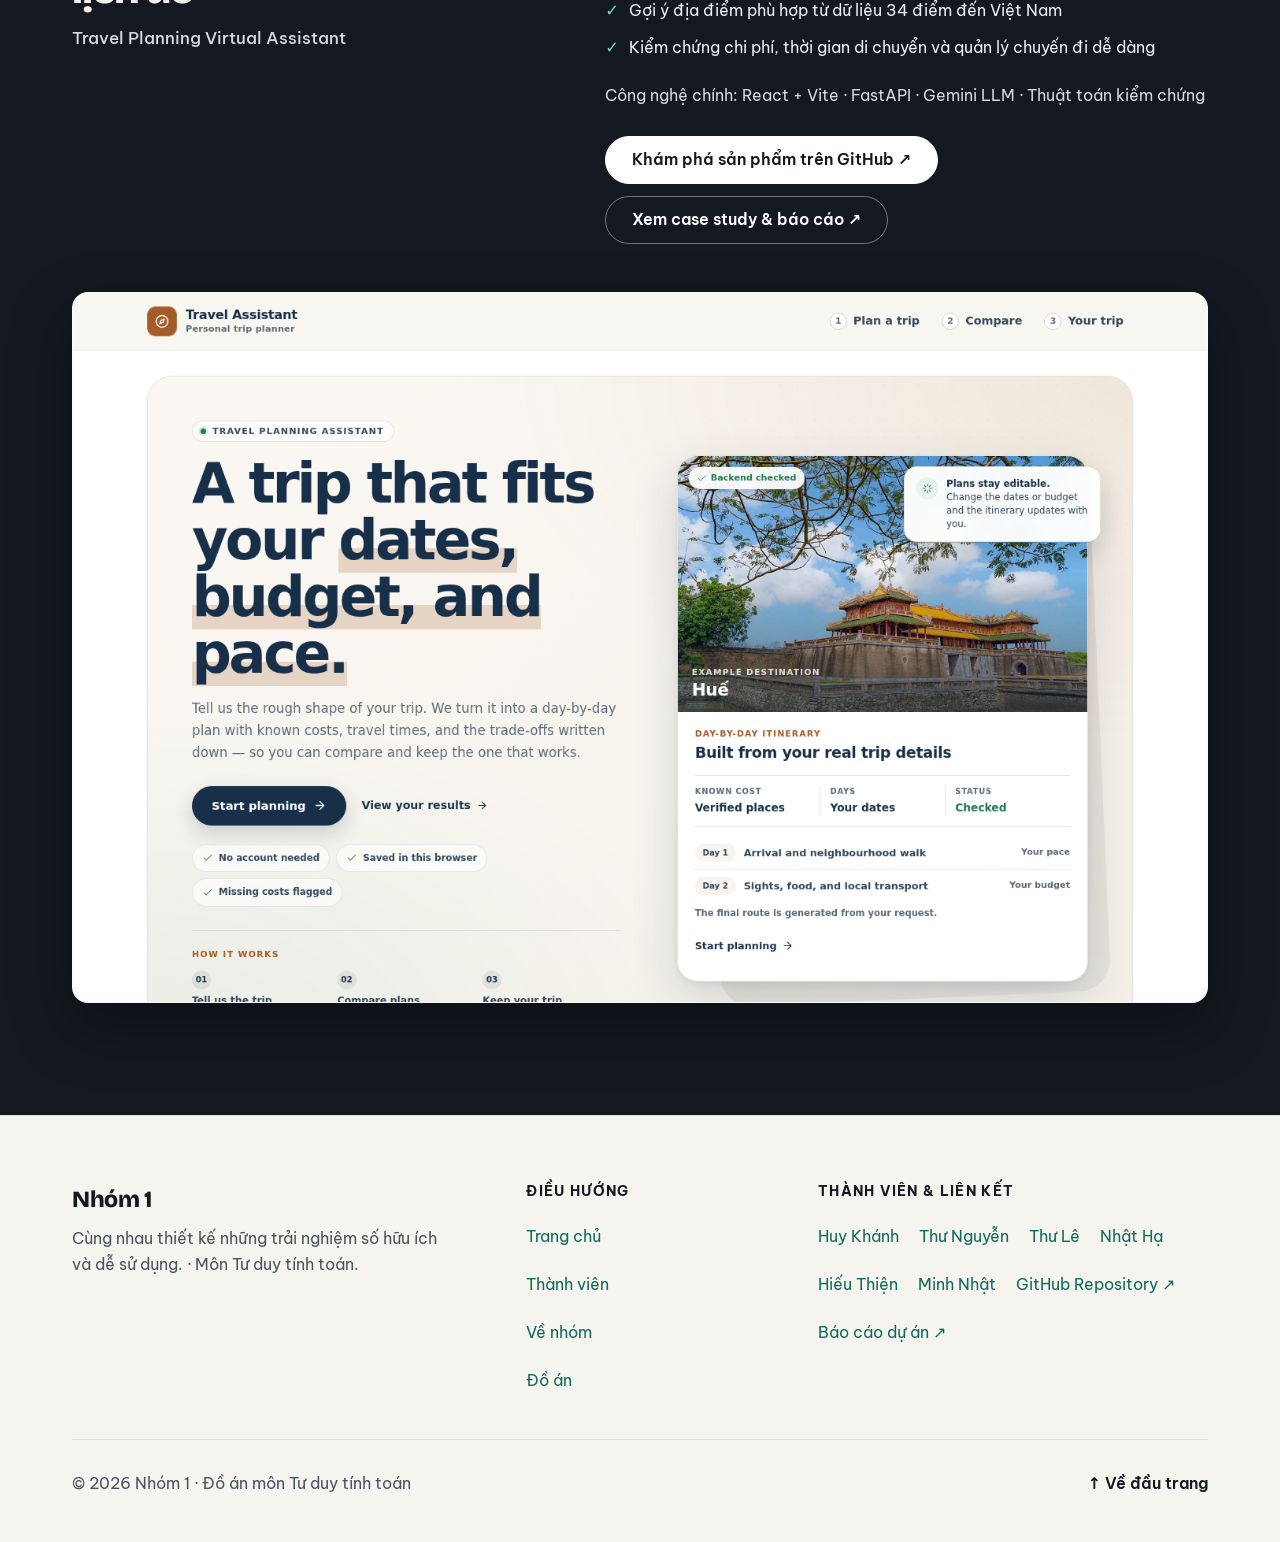
==== commit bbc037a0: "Refine homepage hero clarity, readable member cards, team story timeline, and project showcase" ====
--- a/index.html
+++ b/index.html
@@ -3,7 +3,7 @@
 <head>
   <meta charset="UTF-8">
   <meta name="viewport" content="width=device-width, initial-scale=1.0">
-  <title>Nhóm 1 - Tư duy tính toán &amp; Đồ án nhóm</title>
+  <title>Nhóm 1 - Tư duy tính toán &amp; Trợ lý lập kế hoạch du lịch ảo</title>
   <script>(function(){try{var t=localStorage.getItem('nhom1-theme')||(window.matchMedia&&window.matchMedia('(prefers-color-scheme: dark)').matches?'dark':'light');document.documentElement.dataset.theme=t;}catch(e){}})();</script>
   <link rel="stylesheet" href="assets/style.css">
   <script src="assets/theme.js" defer></script>
@@ -27,103 +27,102 @@
   </header>
 
   <main>
-    <!-- 1. Phần mở đầu (~2/3 màn hình) -->
+    <!-- 1. Phần mở đầu -->
     <section class="hero-cover" id="trang-chu">
       <img class="hero-bg" src="assets/images/group-hero.png" alt="Ảnh họp nhóm của sáu thành viên Nhóm 1">
       <div class="hero-content">
         <h1 id="site-title">Chúng mình là Nhóm 1</h1>
-        <p class="hero-lead">Sáu thành viên, sáu màu sắc &mdash; cùng học hỏi và hoàn thành đồ án Tư duy tính toán.</p>
-        <a class="btn btn-hero" href="#thanh-vien">Gặp gỡ chúng mình</a>
-      </div>
-    </section>
-
-    <!-- 2. Sáu thành viên (3 cột x 2 hàng, không chia phòng ban) -->
+        <p class="hero-lead">
+          Sáu sinh viên môn Tư duy tính toán cùng thiết kế và xây dựng Trợ lý lập kế hoạch du lịch ảo &mdash; trực quan, gần gũi và dễ sử dụng.
+        </p>
+        <div class="hero-actions">
+          <a class="btn btn-hero-primary" href="#do-an">Khám phá dự án</a>
+          <a class="btn btn-hero-ghost" href="#thanh-vien">Xem thành viên</a>
+        </div>
+      </div>
+    </section>
+
+    <!-- 2. Những người đứng sau dự án (3 cột x 2 hàng, một màu nhấn thống nhất) -->
     <section class="section" id="thanh-vien">
       <div class="container">
         <div class="members-head">
           <div>
             <span class="eyebrow">Thành viên</span>
-            <h2>Sáu thành viên Nhóm 1</h2>
-          </div>
-          <p>Sáu màu sắc riêng cùng góp sức xây dựng sản phẩm chung và rèn luyện quy trình làm việc nhóm.</p>
+            <h2>Những người đứng sau dự án</h2>
+          </div>
+          <p>Sáu thành viên, sáu thế mạnh khác nhau, cùng hướng đến một sản phẩm dễ dùng và có ích.</p>
         </div>
 
         <div class="member-grid">
-          <article class="member-card" data-tone="1">
-            <div class="member-photo">
-              <!-- Ảnh thật: thay src thành ảnh chân dung Huy Khánh -->
+          <article class="member-card">
+            <div class="member-photo">
               <img src="assets/images/members/khanh.jpg" alt="Huy Khánh">
             </div>
             <div class="member-body">
               <h3>Huy Khánh</h3>
-              <p class="member-personality">Thích giao diện sạch, mạch lạc và luôn muốn mọi thứ chạy gọn ngay từ lần đầu.</p>
-              <p class="member-task">Giao diện Frontend, Schema dữ liệu &amp; Trang chủ nhóm</p>
-              <a class="btn-more" href="members/khanh.html">Tìm hiểu thêm <span class="arrow" aria-hidden="true">&rarr;</span></a>
-            </div>
-          </article>
-
-          <article class="member-card" data-tone="2">
-            <div class="member-photo">
-              <!-- Ảnh thật: thay src thành ảnh chân dung Thư Nguyễn -->
+              <p class="member-role">Frontend &amp; Schema dữ liệu</p>
+              <p class="member-desc">Phối hợp giao diện, chuẩn hóa dữ liệu đầu vào và xây dựng trang chủ nhóm.</p>
+              <a class="btn-more" href="members/khanh.html">Xem hồ sơ <span class="arrow" aria-hidden="true">&rarr;</span></a>
+            </div>
+          </article>
+
+          <article class="member-card">
+            <div class="member-photo">
               <img src="assets/images/members/thu-nguyen.jpg" alt="Thư Nguyễn">
             </div>
             <div class="member-body">
               <h3>Thư Nguyễn</h3>
-              <p class="member-personality">Cẩn thận với từng con số và chi tiết, thích sắp xếp dữ liệu rõ ràng dễ tra cứu.</p>
-              <p class="member-task">Bộ dữ liệu 34 điểm đến Việt Nam &amp; Data Service</p>
-              <a class="btn-more" href="members/thu-anh.html">Tìm hiểu thêm <span class="arrow" aria-hidden="true">&rarr;</span></a>
-            </div>
-          </article>
-
-          <article class="member-card" data-tone="3">
-            <div class="member-photo">
-              <!-- Ảnh thật: thay src thành ảnh chân dung Thư Lê -->
+              <p class="member-role">Dữ liệu &amp; Data Service</p>
+              <p class="member-desc">Xây dựng bộ dữ liệu 34 điểm đến Việt Nam gọn gàng và dễ tra cứu.</p>
+              <a class="btn-more" href="members/thu-anh.html">Xem hồ sơ <span class="arrow" aria-hidden="true">&rarr;</span></a>
+            </div>
+          </article>
+
+          <article class="member-card">
+            <div class="member-photo">
               <img src="assets/images/members/thu-le.jpg" alt="Thư Lê">
             </div>
             <div class="member-body">
               <h3>Thư Lê</h3>
-              <p class="member-personality">Chú trọng trải nghiệm người dùng, thích biến ý tưởng trên giấy thành màn hình sống động.</p>
-              <p class="member-task">Thiết kế &amp; phát triển giao diện React + Vite</p>
-              <a class="btn-more" href="members/thu-le.html">Tìm hiểu thêm <span class="arrow" aria-hidden="true">&rarr;</span></a>
-            </div>
-          </article>
-
-          <article class="member-card" data-tone="4">
-            <div class="member-photo">
-              <!-- Ảnh thật: thay src thành ảnh chân dung Nhật Hạ -->
+              <p class="member-role">Thiết kế &amp; Giao diện React</p>
+              <p class="member-desc">Thiết kế trải nghiệm người dùng và phát triển giao diện trên React + Vite.</p>
+              <a class="btn-more" href="members/thu-le.html">Xem hồ sơ <span class="arrow" aria-hidden="true">&rarr;</span></a>
+            </div>
+          </article>
+
+          <article class="member-card">
+            <div class="member-photo">
               <img src="assets/images/members/nhat-ha.jpg" alt="Nhật Hạ">
             </div>
             <div class="member-body">
               <h3>Nhật Hạ</h3>
-              <p class="member-personality">Ưa tư duy logic và kiểm chứng chặt chẽ, không để một lịch trình bất khả thi nào lọt qua.</p>
-              <p class="member-task">Thuật toán kiểm chứng chi phí, thời gian &amp; xếp hạng</p>
-              <a class="btn-more" href="members/sand.html">Tìm hiểu thêm <span class="arrow" aria-hidden="true">&rarr;</span></a>
-            </div>
-          </article>
-
-          <article class="member-card" data-tone="5">
-            <div class="member-photo">
-              <!-- Ảnh thật: thay src thành ảnh chân dung Hiếu Thiện -->
+              <p class="member-role">Thuật toán &amp; Kiểm chứng</p>
+              <p class="member-desc">Xây dựng thuật toán kiểm chứng chi phí, thời gian và xếp hạng lịch trình.</p>
+              <a class="btn-more" href="members/sand.html">Xem hồ sơ <span class="arrow" aria-hidden="true">&rarr;</span></a>
+            </div>
+          </article>
+
+          <article class="member-card">
+            <div class="member-photo">
               <img src="assets/images/members/hieu-thien.jpg" alt="Hiếu Thiện">
             </div>
             <div class="member-body">
               <h3>Hiếu Thiện</h3>
-              <p class="member-personality">Hứng thú với AI tạo sinh và cách tinh chỉnh prompt để cho ra kết quả sát thực tế nhất.</p>
-              <p class="member-task">Tích hợp Gemini LLM &amp; sinh lịch trình ứng viên</p>
-              <a class="btn-more" href="members/thien.html">Tìm hiểu thêm <span class="arrow" aria-hidden="true">&rarr;</span></a>
-            </div>
-          </article>
-
-          <article class="member-card" data-tone="6">
-            <div class="member-photo">
-              <!-- Ảnh thật: thay src thành ảnh chân dung Minh Nhật -->
+              <p class="member-role">Tích hợp AI &amp; Prompt</p>
+              <p class="member-desc">Kết nối Gemini LLM và tinh chỉnh prompt sinh lịch trình sát thực tế.</p>
+              <a class="btn-more" href="members/thien.html">Xem hồ sơ <span class="arrow" aria-hidden="true">&rarr;</span></a>
+            </div>
+          </article>
+
+          <article class="member-card">
+            <div class="member-photo">
               <img src="assets/images/members/minh-nhat.jpg" alt="Minh Nhật">
             </div>
             <div class="member-body">
               <h3>Minh Nhật</h3>
-              <p class="member-personality">Thích nhìn tổng thể hệ thống, kết nối các mảnh ghép thành một sản phẩm hoàn chỉnh.</p>
-              <p class="member-task">Kiến trúc Backend FastAPI, API &amp; triển khai sản phẩm</p>
-              <a class="btn-more" href="members/zt.html">Tìm hiểu thêm <span class="arrow" aria-hidden="true">&rarr;</span></a>
+              <p class="member-role">Kiến trúc Backend &amp; Triển khai</p>
+              <p class="member-desc">Xây dựng API với FastAPI, kết nối hệ thống và triển khai sản phẩm.</p>
+              <a class="btn-more" href="members/zt.html">Xem hồ sơ <span class="arrow" aria-hidden="true">&rarr;</span></a>
             </div>
           </article>
         </div>
@@ -139,29 +138,36 @@
         <div>
           <span class="eyebrow">Về nhóm</span>
           <h2>Câu chuyện của nhóm</h2>
+          <p class="story-lead">
+            Từ một vấn đề quen thuộc: lên kế hoạch du lịch thường tốn nhiều thời gian tra cứu và dễ lệch giờ giấc, chi phí.
+            Trong môn Tư duy tính toán, Nhóm 1 chọn kết hợp AI tạo sinh với thuật toán kiểm chứng để tạo ra một giải pháp gần gũi hơn.
+          </p>
           <ol class="about-list">
             <li>
               <span class="num">01</span>
               <div>
-                <h3>Môn học</h3>
-                <p>Nhóm 1 thuộc môn <strong>Tư duy tính toán</strong>, nơi sáu thành viên cùng thực hành phân rã bài toán, thiết kế thuật toán và cộng tác phần mềm.</p>
+                <h3>Nghiên cứu vấn đề</h3>
+                <p>Phân rã bài toán lịch trình du lịch theo điểm đến, ngân sách, thời gian di chuyển và nhịp độ phù hợp.</p>
               </div>
             </li>
             <li>
               <span class="num">02</span>
               <div>
-                <h3>Vì sao cùng làm dự án này</h3>
-                <p>Từ nhu cầu lên lịch trình du lịch thực tế nhưng hay bị ước lượng sai giờ giấc và chi phí, nhóm chọn kết hợp gợi ý AI với thuật toán kiểm chứng chặt chẽ.</p>
+                <h3>Xây dựng giải pháp</h3>
+                <p>Kết hợp Gemini LLM gợi ý lịch trình với thuật toán kiểm chứng tất định và giao diện React trực quan.</p>
               </div>
             </li>
             <li>
               <span class="num">03</span>
               <div>
-                <h3>Mục tiêu chung</h3>
-                <p>Hoàn thiện sản phẩm chạy ổn định, đồng thời rèn luyện quy trình Git &amp; GitHub chuẩn: phát triển trên nhánh riêng, mở Pull Request, review chéo, giải quyết merge conflict và gắn tag phát hành.</p>
+                <h3>Kiểm thử trải nghiệm</h3>
+                <p>Phát triển theo nhánh Git, Pull Request, review chéo và kiểm tra kỹ trên cả máy tính lẫn điện thoại.</p>
               </div>
             </li>
           </ol>
+          <blockquote class="team-quote">
+            &ldquo;Một sản phẩm tốt bắt đầu từ việc hiểu đúng nhu cầu thực tế và làm cho mọi thao tác trở nên nhẹ nhàng nhất.&rdquo;
+          </blockquote>
         </div>
       </div>
     </section>
@@ -171,59 +177,73 @@
       <div class="container">
         <div class="project-top">
           <div>
-            <span class="eyebrow">Đồ án chung</span>
-            <h2>Travel Planning Virtual Assistant</h2>
+            <span class="eyebrow">Đồ án chung &middot; Môn Tư duy tính toán</span>
+            <h2>Trợ lý lập kế hoạch du lịch ảo</h2>
+            <p class="project-en">Travel Planning Virtual Assistant</p>
           </div>
           <div>
-            <p>
-              Trợ lý lập kế hoạch du lịch Việt Nam giúp người dùng nhập ngày đi, ngân sách và nhịp độ mong muốn; hệ thống
-              sinh lịch trình ứng viên bằng LLM rồi kiểm chứng chi phí, thời gian và quãng đường bằng thuật toán tất định.
+            <p class="project-summary">
+              Một trợ lý thông minh giúp người dùng tìm cảm hứng, xây dựng lịch trình du lịch Việt Nam và quản lý kế hoạch chuyến đi trong cùng một nơi.
             </p>
-            <ul class="project-facts">
-              <li>React + Vite</li>
-              <li>FastAPI</li>
-              <li>Gemini LLM</li>
-              <li>Thuật toán kiểm chứng</li>
+            <ul class="project-benefits">
+              <li>Lịch trình cá nhân hóa theo ngày đi, ngân sách và nhịp độ</li>
+              <li>Gợi ý địa điểm phù hợp từ dữ liệu 34 điểm đến Việt Nam</li>
+              <li>Kiểm chứng chi phí, thời gian di chuyển và quản lý chuyến đi dễ dàng</li>
             </ul>
+            <p class="project-tech">
+              Công nghệ chính: React + Vite &middot; FastAPI &middot; Gemini LLM &middot; Thuật toán kiểm chứng
+            </p>
             <div class="project-actions">
-              <!-- Nếu có link demo triển khai công khai, bỏ comment dòng dưới -->
-              <!-- <a class="btn btn-light" href="#" target="_blank" rel="noopener noreferrer">Xem sản phẩm</a> -->
-              <a class="btn btn-light" href="https://github.com/Zoto1/TDTT-miniprj" target="_blank" rel="noopener noreferrer">GitHub</a>
-            </div>
-          </div>
-        </div>
-
-        <div class="project-gallery">
-          <figure class="frame shot-desktop">
-            <img src="assets/images/project-travel-welcome.png" alt="Giao diện máy tính của ứng dụng Travel Planning Virtual Assistant">
-          </figure>
-          <figure class="frame shot-phone">
-            <img src="assets/images/project-travel-mobile.png" alt="Giao diện điện thoại của ứng dụng Travel Planning Virtual Assistant">
-          </figure>
-        </div>
+              <a class="btn btn-light" href="https://github.com/Zoto1/TDTT-miniprj" target="_blank" rel="noopener noreferrer">Khám phá sản phẩm trên GitHub &#8599;</a>
+              <a class="btn btn-ghost-dark" href="https://github.com/Zoto1/TDTT-miniprj/blob/main/docs/REPORT.md" target="_blank" rel="noopener noreferrer">Xem case study &amp; báo cáo &#8599;</a>
+            </div>
+          </div>
+        </div>
+
+        <figure class="frame project-showcase">
+          <img src="assets/images/project-travel-welcome.png" alt="Giao diện chính của Trợ lý lập kế hoạch du lịch ảo (Travel Planning Virtual Assistant)">
+        </figure>
       </div>
     </section>
   </main>
 
   <!-- 5. Cuối trang -->
   <footer class="site-footer">
-    <div class="container footer-inner">
-      <div class="footer-meta">
-        <strong>Nhóm 1</strong>
-        <p>Môn học: Tư duy tính toán</p>
-      </div>
-      <div class="footer-contact">
-        <a href="https://github.com/Zoto1/TDTT-miniprj" target="_blank" rel="noopener noreferrer">GitHub Repository</a>
-        <a href="https://github.com/Zoto1/TDTT-miniprj/blob/main/docs/REPORT.md" target="_blank" rel="noopener noreferrer">Báo cáo dự án</a>
+    <div class="container">
+      <div class="footer-grid">
+        <div class="footer-brand">
+          <strong>Nhóm 1</strong>
+          <p>Cùng nhau thiết kế những trải nghiệm số hữu ích và dễ sử dụng. &middot; Môn Tư duy tính toán.</p>
+        </div>
+
+        <div class="footer-col">
+          <span class="footer-heading">Điều hướng</span>
+          <ul class="footer-nav">
+            <li><a href="#trang-chu">Trang chủ</a></li>
+            <li><a href="#thanh-vien">Thành viên</a></li>
+            <li><a href="#ve-nhom">Về nhóm</a></li>
+            <li><a href="#do-an">Đồ án</a></li>
+          </ul>
+        </div>
+
+        <div class="footer-col">
+          <span class="footer-heading">Thành viên &amp; Liên kết</span>
+          <div class="footer-member-links">
+            <a href="members/khanh.html">Huy Khánh</a>
+            <a href="members/thu-anh.html">Thư Nguyễn</a>
+            <a href="members/thu-le.html">Thư Lê</a>
+            <a href="members/sand.html">Nhật Hạ</a>
+            <a href="members/thien.html">Hiếu Thiện</a>
+            <a href="members/zt.html">Minh Nhật</a>
+            <a href="https://github.com/Zoto1/TDTT-miniprj" target="_blank" rel="noopener noreferrer">GitHub Repository &#8599;</a>
+            <a href="https://github.com/Zoto1/TDTT-miniprj/blob/main/docs/REPORT.md" target="_blank" rel="noopener noreferrer">Báo cáo dự án &#8599;</a>
+          </div>
+        </div>
+      </div>
+
+      <div class="footer-bottom">
+        <span>&copy; 2026 Nhóm 1 &middot; Đồ án môn Tư duy tính toán</span>
         <a class="back-to-top" href="#trang-chu">&uarr; Về đầu trang</a>
-      </div>
-      <div class="footer-links">
-        <a href="members/khanh.html">Huy Khánh</a>
-        <a href="members/thu-anh.html">Thư Nguyễn</a>
-        <a href="members/thu-le.html">Thư Lê</a>
-        <a href="members/sand.html">Nhật Hạ</a>
-        <a href="members/thien.html">Hiếu Thiện</a>
-        <a href="members/zt.html">Minh Nhật</a>
       </div>
     </div>
   </footer>
--- a/assets/style.css
+++ b/assets/style.css
@@ -1,13 +1,13 @@
-@import url('https://fonts.googleapis.com/css2?family=Be+Vietnam+Pro:wght@300;400;500;600;700;800&display=swap');
+@import url('https://fonts.googleapis.com/css2?family=Be+Vietnam+Pro:wght@400;500;600;700&family=Bricolage+Grotesque:wght@700;800&display=swap');
 
 :root {
   --bg: #f6f4ef;
   --surface: #ffffff;
-  --ink: #14161a;
-  --muted: #5b616b;
+  --ink: #141820;
+  --muted: #4b5260;
   --line: #e4e0d8;
   --accent: #0e6b5c;
-  --accent-dark: #0a5247;
+  --accent-dark: #094f44;
   --accent-soft: #e3f1ec;
   --radius: 14px;
   --radius-sm: 10px;
@@ -17,7 +17,7 @@
   --bg: #111317;
   --surface: #1a1d24;
   --ink: #f3f1ec;
-  --muted: #a6adb8;
+  --muted: #b4bcc8;
   --line: #2a2f3a;
   --accent: #2bb59e;
   --accent-dark: #4fd1bc;
@@ -45,7 +45,19 @@
 [data-theme="dark"] .member-card[data-tone="5"] { --card-accent: #e28265; }
 [data-theme="dark"] .member-card[data-tone="6"] { --card-accent: #89a6c8; }
 
-[data-theme="dark"] .btn:not(.btn-hero):not(.btn-light):not(.btn-secondary) {
+[data-theme="dark"] .btn:not(.btn-hero):not(.btn-hero-primary):not(.btn-hero-ghost):not(.btn-light):not(.btn-secondary):not(.btn-ghost-dark) {
+  color: #0b0d10;
+}
+
+[data-theme="dark"] .btn-hero-primary {
+  background-color: var(--accent);
+  border-color: var(--accent);
+  color: #0b0d10;
+}
+
+[data-theme="dark"] .btn-hero-primary:hover {
+  background-color: var(--accent-dark);
+  border-color: var(--accent-dark);
   color: #0b0d10;
 }
 
@@ -124,7 +136,12 @@
 }
 
 h1,
-h2,
+h2 {
+  margin: 0;
+  color: inherit;
+  font-family: "Bricolage Grotesque", "Be Vietnam Pro", system-ui, sans-serif;
+}
+
 h3 {
   margin: 0;
   color: inherit;
@@ -197,11 +214,11 @@
 
 .site-header--hero .theme-toggle {
   color: #ffffff;
-  border-color: rgba(255, 255, 255, 0.32);
+  border-color: rgba(255, 255, 255, 0.36);
 }
 
 .site-header--hero .theme-toggle:hover {
-  background-color: rgba(255, 255, 255, 0.14);
+  background-color: rgba(255, 255, 255, 0.16);
   border-color: #ffffff;
 }
 
@@ -233,7 +250,7 @@
   align-items: center;
   min-height: 44px;
   padding: 4px 2px;
-  font-size: 0.8rem;
+  font-size: 0.82rem;
   font-weight: 600;
   letter-spacing: 0.14em;
   text-transform: uppercase;
@@ -266,7 +283,7 @@
 }
 
 .site-header--hero .nav-links a {
-  color: rgba(255, 255, 255, 0.84);
+  color: rgba(255, 255, 255, 0.88);
 }
 
 .site-header--hero .nav-links a:hover,
@@ -275,18 +292,18 @@
   border-bottom-color: #ffffff;
 }
 
-/* ---------- Hero (~2/3 screen height) ---------- */
+/* ---------- Hero (~2/3 screen height, high-contrast overlay) ---------- */
 .hero-cover {
   position: relative;
-  min-height: clamp(460px, 66vh, 640px);
+  min-height: clamp(500px, 70vh, 680px);
   display: flex;
   align-items: center;
   justify-content: center;
   text-align: center;
-  padding: 112px 24px 72px;
+  padding: 120px 24px 80px;
   color: #ffffff;
   overflow: hidden;
-  background-color: #14161a;
+  background-color: #10141c;
 }
 
 .hero-bg {
@@ -303,12 +320,14 @@
   content: "";
   position: absolute;
   inset: 0;
-  background: linear-gradient(
-    180deg,
-    rgba(14, 17, 22, 0.58) 0%,
-    rgba(14, 17, 22, 0.56) 50%,
-    rgba(14, 17, 22, 0.72) 100%
-  );
+  background:
+    radial-gradient(ellipse at center, rgba(12, 16, 24, 0.72) 0%, rgba(12, 16, 24, 0.45) 75%),
+    linear-gradient(
+      180deg,
+      rgba(12, 16, 24, 0.74) 0%,
+      rgba(12, 16, 24, 0.72) 55%,
+      rgba(12, 16, 24, 0.86) 100%
+    );
   z-index: 1;
 }
 
@@ -316,25 +335,34 @@
   position: relative;
   z-index: 2;
   width: 100%;
-  max-width: 800px;
+  max-width: 820px;
   margin: 0 auto;
 }
 
 .hero-content h1 {
-  margin: 0 0 16px;
+  margin: 0 0 18px;
   font-weight: 800;
-  font-size: clamp(2.4rem, 5.5vw, 4.2rem);
-  line-height: 1.08;
+  font-size: clamp(2.6rem, 5.8vw, 4.4rem);
+  line-height: 1.06;
   letter-spacing: -0.03em;
   color: #ffffff;
+  text-shadow: 0 2px 18px rgba(0, 0, 0, 0.35);
 }
 
 .hero-lead {
-  max-width: 54ch;
-  margin: 0 auto 30px;
-  font-size: clamp(1rem, 1.8vw, 1.18rem);
+  max-width: 56ch;
+  margin: 0 auto 32px;
+  font-size: clamp(1.06rem, 1.8vw, 1.24rem);
   font-weight: 400;
-  color: rgba(255, 255, 255, 0.9);
+  line-height: 1.62;
+  color: rgba(255, 255, 255, 0.95);
+}
+
+.hero-actions {
+  display: flex;
+  flex-wrap: wrap;
+  justify-content: center;
+  gap: 14px;
 }
 
 @keyframes rise {
@@ -350,7 +378,7 @@
 
 .hero-content h1,
 .hero-lead,
-.btn-hero {
+.hero-actions {
   animation: rise 0.55s ease both;
 }
 
@@ -358,7 +386,7 @@
   animation-delay: 0.08s;
 }
 
-.btn-hero {
+.hero-actions {
   animation-delay: 0.16s;
 }
 
@@ -375,7 +403,7 @@
   background-color: var(--accent);
   color: #ffffff;
   font-family: inherit;
-  font-size: 0.95rem;
+  font-size: 0.98rem;
   font-weight: 600;
   cursor: pointer;
   transition: background-color 0.15s ease, border-color 0.15s ease, color 0.15s ease, transform 0.1s ease;
@@ -394,18 +422,45 @@
   transform: translateY(1px);
 }
 
+.btn-hero-primary {
+  background-color: var(--accent);
+  border-color: var(--accent);
+  color: #ffffff;
+  box-shadow: 0 10px 24px rgba(0, 0, 0, 0.25);
+}
+
+.btn-hero-primary:hover {
+  background-color: var(--accent-dark);
+  border-color: var(--accent-dark);
+  color: #ffffff;
+  transform: translateY(-1px);
+}
+
+.btn-hero-ghost {
+  background-color: rgba(255, 255, 255, 0.12);
+  border-color: rgba(255, 255, 255, 0.45);
+  color: #ffffff;
+}
+
+.btn-hero-ghost:hover {
+  background-color: rgba(255, 255, 255, 0.22);
+  border-color: #ffffff;
+  color: #ffffff;
+  transform: translateY(-1px);
+}
+
 .btn-hero,
 .btn-light {
   background-color: #ffffff;
-  color: #14161a;
+  color: #141820;
   border-color: #ffffff;
 }
 
 .btn-hero:hover,
 .btn-light:hover {
-  background-color: rgba(255, 255, 255, 0.88);
-  border-color: rgba(255, 255, 255, 0.88);
-  color: #14161a;
+  background-color: rgba(255, 255, 255, 0.9);
+  border-color: rgba(255, 255, 255, 0.9);
+  color: #141820;
   transform: translateY(-1px);
 }
 
@@ -424,11 +479,11 @@
 .btn-ghost-dark {
   background-color: transparent;
   color: #ffffff;
-  border: 1px solid rgba(255, 255, 255, 0.35);
+  border: 1px solid rgba(255, 255, 255, 0.4);
 }
 
 .btn-ghost-dark:hover {
-  background-color: rgba(255, 255, 255, 0.12);
+  background-color: rgba(255, 255, 255, 0.14);
   border-color: #ffffff;
   color: #ffffff;
 }
@@ -437,7 +492,7 @@
 .eyebrow {
   display: inline-block;
   margin: 0 0 12px;
-  font-size: 0.78rem;
+  font-size: 0.8rem;
   font-weight: 700;
   letter-spacing: 0.14em;
   text-transform: uppercase;
@@ -445,16 +500,16 @@
 }
 
 .section {
-  padding: 96px 0;
+  padding: 112px 0;
   scroll-margin-top: 64px;
 }
 
 .section h2,
 .section-title {
-  font-size: clamp(1.85rem, 3.2vw, 2.5rem);
+  font-size: clamp(1.95rem, 3.3vw, 2.6rem);
   font-weight: 800;
-  line-height: 1.15;
-  letter-spacing: -0.03em;
+  line-height: 1.14;
+  letter-spacing: -0.025em;
 }
 
 .section-desc {
@@ -468,7 +523,7 @@
 }
 
 .band-ink {
-  background-color: var(--ink);
+  background-color: #141820;
   color: #f3f1ec;
 }
 
@@ -477,7 +532,7 @@
 }
 
 .band-ink p {
-  color: #b4bac4;
+  color: #d4dae3;
 }
 
 .band-ink code {
@@ -501,7 +556,7 @@
 }
 
 .frame:hover img {
-  transform: scale(1.03);
+  transform: scale(1.02);
 }
 
 /* ---------- Members Section (3x2 Desktop -> 2 Tablet -> 1 Mobile) ---------- */
@@ -511,12 +566,13 @@
   align-items: flex-end;
   justify-content: space-between;
   gap: 16px 40px;
-  margin-bottom: 40px;
+  margin-bottom: 44px;
 }
 
 .members-head p {
-  max-width: 38ch;
+  max-width: 40ch;
   margin: 0;
+  font-size: 1.04rem;
   color: var(--muted);
 }
 
@@ -527,33 +583,26 @@
 }
 
 .member-card {
-  --card-accent: var(--accent);
   display: flex;
   flex-direction: column;
   background-color: var(--surface);
   border: 1px solid var(--line);
-  border-top: 3px solid var(--card-accent);
+  border-top: 3px solid var(--accent);
   border-radius: var(--radius);
   overflow: hidden;
   transition: transform 0.2s ease, border-color 0.2s ease, box-shadow 0.2s ease;
 }
 
-.member-card[data-tone="1"] { --card-accent: #1c4e48; }
-.member-card[data-tone="2"] { --card-accent: #2c4a6b; }
-.member-card[data-tone="3"] { --card-accent: #365947; }
-.member-card[data-tone="4"] { --card-accent: #7d5b2d; }
-.member-card[data-tone="5"] { --card-accent: #7c4435; }
-.member-card[data-tone="6"] { --card-accent: #283546; }
-
 .member-card:hover {
-  transform: translateY(-2px);
-  box-shadow: 0 12px 28px rgba(20, 22, 26, 0.07);
+  transform: translateY(-3px);
+  border-color: var(--accent);
+  box-shadow: 0 14px 30px rgba(20, 24, 32, 0.08);
 }
 
 .member-photo {
   aspect-ratio: 4 / 3;
   overflow: hidden;
-  background-color: #f3f0e8;
+  background-color: var(--bg);
   border-bottom: 1px solid var(--line);
 }
 
@@ -570,47 +619,33 @@
 }
 
 .member-body {
-  padding: 20px 22px 22px;
+  padding: 22px 24px 24px;
   display: flex;
   flex-direction: column;
-  gap: 10px;
+  gap: 8px;
   flex: 1;
 }
 
 .member-body h3 {
-  font-size: 1.24rem;
+  font-size: 1.32rem;
   font-weight: 700;
   letter-spacing: -0.02em;
-}
-
-.member-personality {
+  color: var(--ink);
+}
+
+.member-role {
   margin: 0;
+  font-size: 0.98rem;
+  font-weight: 600;
+  color: var(--accent);
+}
+
+.member-desc {
+  margin: 4px 0 8px;
   color: var(--muted);
-  font-size: 0.94rem;
-  line-height: 1.55;
+  font-size: 1rem;
+  line-height: 1.58;
   flex: 1;
-}
-
-.member-task {
-  display: flex;
-  align-items: baseline;
-  gap: 8px;
-  margin: 0;
-  padding: 8px 12px;
-  border-radius: 8px;
-  background-color: var(--bg);
-  color: var(--ink);
-  font-size: 0.86rem;
-  font-weight: 500;
-}
-
-.member-task::before {
-  content: "";
-  width: 8px;
-  height: 8px;
-  border-radius: 50%;
-  background-color: var(--card-accent);
-  flex-shrink: 0;
 }
 
 .btn-more {
@@ -618,10 +653,9 @@
   align-items: center;
   gap: 6px;
   min-height: 44px;
-  margin-top: 2px;
-  font-size: 0.94rem;
+  font-size: 0.98rem;
   font-weight: 600;
-  color: var(--card-accent);
+  color: var(--accent);
   align-self: flex-start;
 }
 
@@ -638,8 +672,8 @@
 /* ---------- About / Team Story Section ---------- */
 .about {
   display: grid;
-  grid-template-columns: 0.95fr 1.05fr;
-  gap: 60px;
+  grid-template-columns: 0.92fr 1.08fr;
+  gap: 64px;
   align-items: center;
 }
 
@@ -652,7 +686,14 @@
 }
 
 .about h2 {
-  margin-bottom: 28px;
+  margin-bottom: 16px;
+}
+
+.story-lead {
+  margin: 0 0 24px;
+  font-size: 1.06rem;
+  line-height: 1.68;
+  color: var(--muted);
 }
 
 .about-list {
@@ -663,20 +704,20 @@
 
 .about-list li {
   display: grid;
-  grid-template-columns: 44px 1fr;
-  gap: 8px;
-  padding: 20px 0;
+  grid-template-columns: 46px 1fr;
+  gap: 10px;
+  padding: 18px 0;
   border-top: 1px solid var(--line);
 }
 
 .about-list .num {
-  font-size: 1.05rem;
+  font-size: 1.08rem;
   font-weight: 800;
   color: var(--accent);
 }
 
 .about-list h3 {
-  font-size: 1.08rem;
+  font-size: 1.1rem;
   font-weight: 700;
   margin-bottom: 4px;
 }
@@ -684,13 +725,25 @@
 .about-list p {
   margin: 0;
   color: var(--muted);
-  font-size: 0.98rem;
-}
-
-/* ---------- Project Section (1 Desktop + 1 Mobile) ---------- */
+  font-size: 1rem;
+  line-height: 1.6;
+}
+
+.team-quote {
+  margin: 22px 0 0;
+  padding: 16px 20px;
+  border-left: 3px solid var(--accent);
+  background-color: var(--bg);
+  border-radius: 0 10px 10px 0;
+  font-size: 1rem;
+  font-style: italic;
+  color: var(--ink);
+}
+
+/* ---------- Project Section (Dark band + Single Large Showcase) ---------- */
 .project-top {
   display: grid;
-  grid-template-columns: 1fr 1.2fr;
+  grid-template-columns: 0.95fr 1.2fr;
   gap: 56px;
   align-items: start;
 }
@@ -699,26 +752,48 @@
   min-width: 0;
 }
 
-.project-top p {
+.project-en {
+  margin: 10px 0 0;
+  font-size: 1.08rem;
+  font-weight: 500;
+  color: #8ad6c5;
+}
+
+.project-summary {
   margin: 0 0 22px;
-  font-size: 1.05rem;
-}
-
-.project-facts {
-  display: flex;
-  flex-wrap: wrap;
+  font-size: 1.08rem;
+  line-height: 1.65;
+  color: #e4e8ef;
+}
+
+.project-benefits {
+  list-style: none;
+  margin: 0 0 22px;
+  padding: 0;
+  display: grid;
   gap: 10px;
-  list-style: none;
-  margin: 0 0 26px;
-  padding: 0;
-}
-
-.project-facts li {
-  padding: 7px 15px;
-  border: 1px solid rgba(255, 255, 255, 0.2);
-  border-radius: 999px;
-  font-size: 0.86rem;
-  color: #e6e3dc;
+}
+
+.project-benefits li {
+  position: relative;
+  padding-left: 24px;
+  font-size: 1.02rem;
+  color: #edf0f5;
+}
+
+.project-benefits li::before {
+  content: "✓";
+  position: absolute;
+  left: 0;
+  top: 0;
+  font-weight: 700;
+  color: #7fd3bf;
+}
+
+.project-tech {
+  margin: 0 0 28px;
+  font-size: 0.98rem;
+  color: #b9c2cf;
 }
 
 .project-actions {
@@ -727,47 +802,18 @@
   gap: 12px;
 }
 
-.project-gallery {
-  display: grid;
-  grid-template-columns: 1.6fr 0.78fr;
-  gap: 24px;
+.project-showcase {
   margin-top: 48px;
-  align-items: stretch;
-}
-
-.project-gallery > * {
-  min-width: 0;
-}
-
-.project-gallery .frame {
-  background-color: #23272e;
-}
-
-.project-gallery .shot-desktop {
+  border-radius: 16px;
+  border: 1px solid rgba(255, 255, 255, 0.14);
   background-color: #faf7f2;
-  aspect-ratio: 16 / 10;
-}
-
-.project-gallery .shot-desktop img {
+  box-shadow: 0 24px 60px rgba(0, 0, 0, 0.35);
+}
+
+.project-showcase img {
+  width: 100%;
+  height: auto;
   object-fit: contain;
-  object-position: center;
-}
-
-.project-gallery .shot-phone {
-  display: flex;
-  justify-content: center;
-  align-items: flex-end;
-  padding: 24px 20px 0;
-}
-
-.project-gallery .shot-phone img {
-  width: 220px;
-  height: 410px;
-  border: 8px solid #2e333c;
-  border-bottom: 0;
-  border-radius: 26px 26px 0 0;
-  object-fit: cover;
-  object-position: top;
 }
 
 /* ---------- Unified Personal Profile Pages (members/*.html) ---------- */
@@ -976,53 +1022,76 @@
 .site-footer {
   background-color: var(--bg);
   border-top: 1px solid var(--line);
-  padding: 48px 0 36px;
+  padding: 64px 0 36px;
   color: var(--muted);
-  font-size: 0.95rem;
-}
-
-.footer-inner {
+  font-size: 1rem;
+}
+
+.footer-grid {
+  display: grid;
+  grid-template-columns: 1.25fr 0.75fr 1.2fr;
+  gap: 36px 48px;
+  align-items: start;
+}
+
+.footer-brand strong {
+  display: block;
+  font-family: "Bricolage Grotesque", "Be Vietnam Pro", system-ui, sans-serif;
+  font-size: 1.45rem;
+  font-weight: 800;
+  color: var(--ink);
+  letter-spacing: -0.02em;
+  margin-bottom: 8px;
+}
+
+.footer-brand p {
+  margin: 0;
+  max-width: 34ch;
+  line-height: 1.6;
+}
+
+.footer-heading {
+  display: block;
+  margin-bottom: 12px;
+  font-size: 0.85rem;
+  font-weight: 700;
+  letter-spacing: 0.1em;
+  text-transform: uppercase;
+  color: var(--ink);
+}
+
+.footer-nav {
+  list-style: none;
+  margin: 0;
+  padding: 0;
+  display: grid;
+  gap: 4px;
+}
+
+.footer-member-links {
+  display: flex;
+  flex-wrap: wrap;
+  gap: 4px 20px;
+}
+
+.footer-nav a,
+.footer-member-links a,
+.back-to-top {
+  display: inline-flex;
+  align-items: center;
+  min-height: 44px;
+  font-size: 1rem;
+}
+
+.footer-bottom {
+  margin-top: 36px;
+  padding-top: 22px;
+  border-top: 1px solid var(--line);
   display: flex;
   flex-wrap: wrap;
   align-items: center;
   justify-content: space-between;
-  gap: 20px 36px;
-}
-
-.footer-meta strong {
-  display: block;
-  color: var(--ink);
-  font-size: 1.3rem;
-  font-weight: 800;
-  letter-spacing: -0.02em;
-  margin-bottom: 4px;
-}
-
-.footer-meta p {
-  margin: 0;
-}
-
-.footer-contact {
-  display: flex;
-  flex-wrap: wrap;
-  gap: 8px 20px;
-  align-items: center;
-}
-
-.footer-links {
-  width: 100%;
-  display: flex;
-  flex-wrap: wrap;
-  gap: 8px 22px;
-  padding-top: 16px;
-  border-top: 1px solid var(--line);
-}
-
-.footer-links a,
-.footer-contact a {
-  display: inline-flex;
-  align-items: center;
-  min-height: 44px;
+  gap: 12px 24px;
 }
 
 .back-to-top {
@@ -1033,12 +1102,12 @@
 /* ---------- Responsive ---------- */
 @media (max-width: 960px) {
   .section {
-    padding: 76px 0;
+    padding: 80px 0;
   }
 
   .about,
   .project-top,
-  .project-gallery {
+  .footer-grid {
     grid-template-columns: minmax(0, 1fr);
     gap: 36px;
   }
@@ -1053,12 +1122,16 @@
 }
 
 @media (max-width: 640px) {
+  body {
+    font-size: 1rem;
+  }
+
   .container {
     padding: 0 20px;
   }
 
   .section {
-    padding: 64px 0;
+    padding: 68px 0;
   }
 
   .site-header--hero .site-nav--centered {
@@ -1075,17 +1148,37 @@
   }
 
   .nav-links a {
-    font-size: 0.72rem;
+    font-size: 0.78rem;
     letter-spacing: 0.1em;
   }
 
   .hero-cover {
-    min-height: 440px;
+    min-height: 460px;
     padding: 118px 20px 64px;
+  }
+
+  .hero-lead {
+    font-size: 1rem;
   }
 
   .member-grid {
     grid-template-columns: 1fr;
+  }
+
+  .member-desc,
+  .about-list p,
+  .project-summary,
+  .project-benefits li,
+  .project-tech,
+  .site-footer,
+  .footer-nav a,
+  .footer-member-links a,
+  .back-to-top {
+    font-size: 0.96rem;
+  }
+
+  .project-showcase {
+    margin-top: 32px;
   }
 
   .profile-banner {
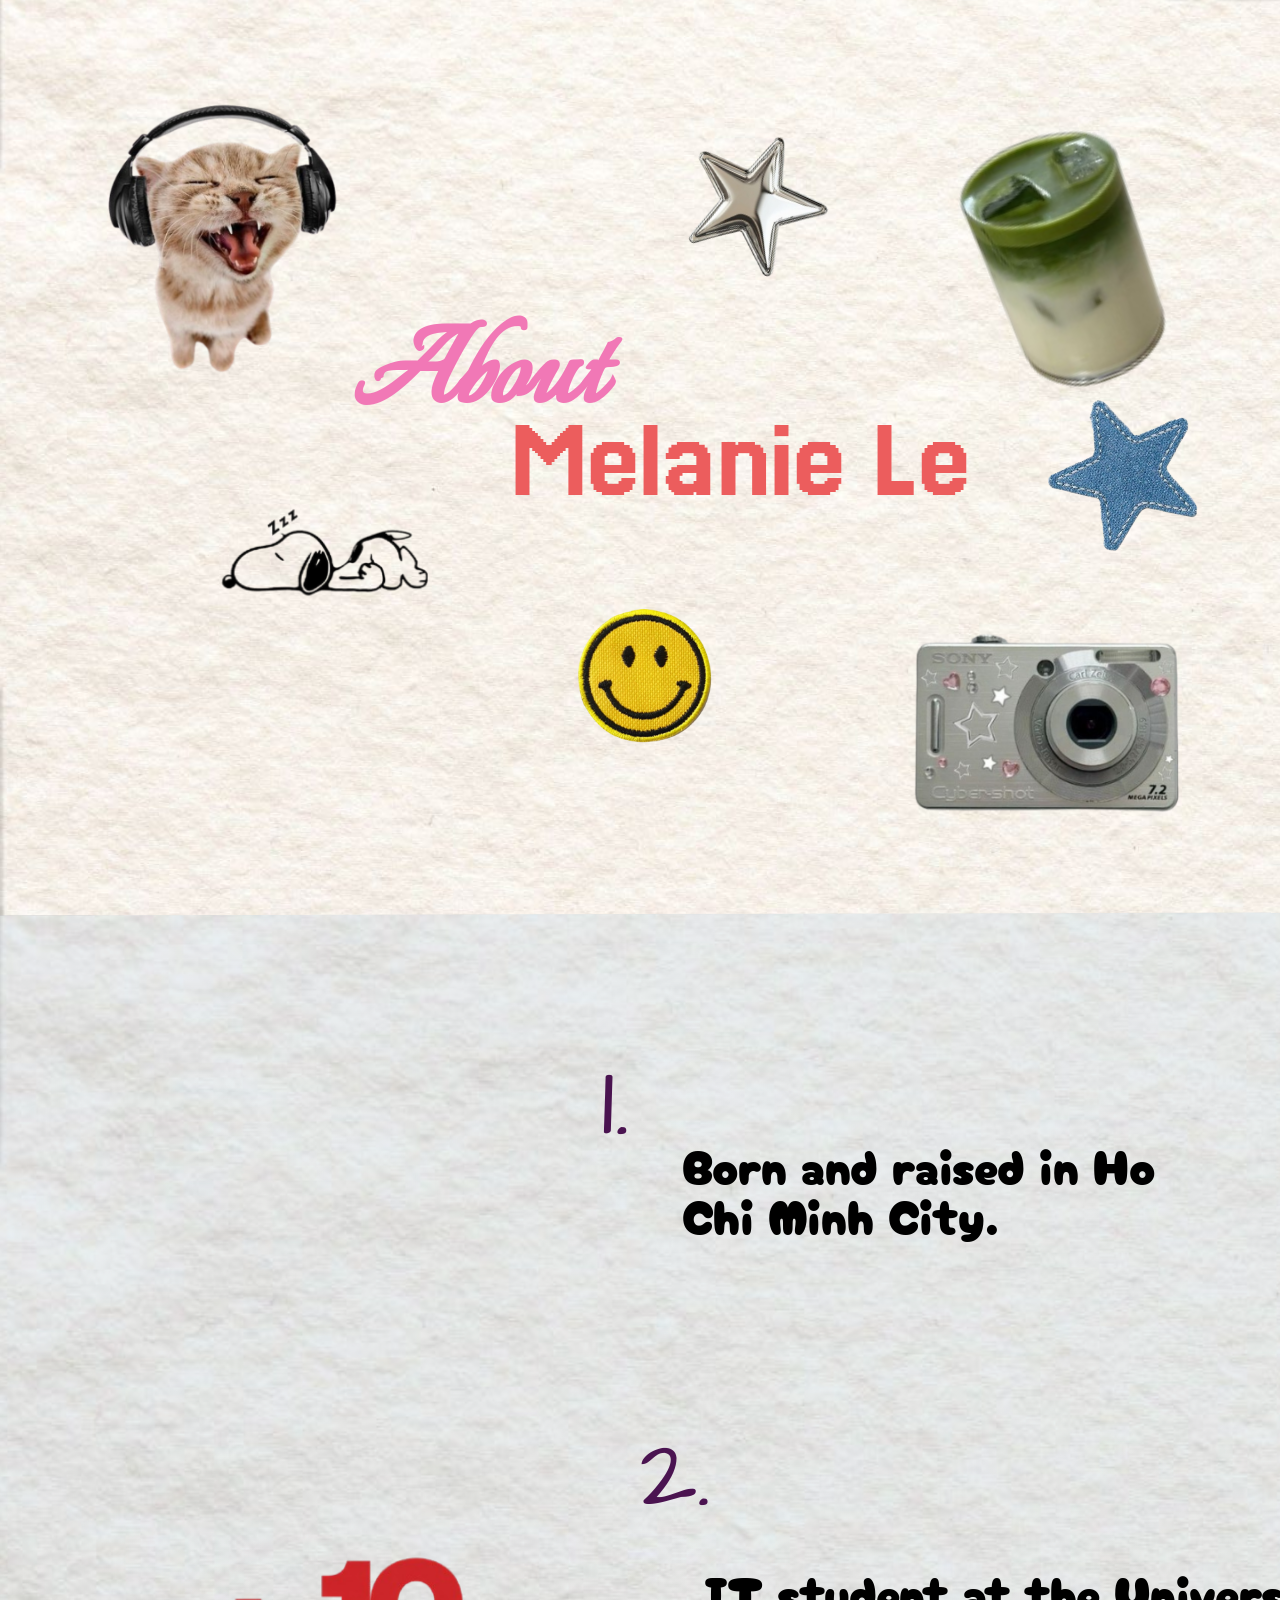
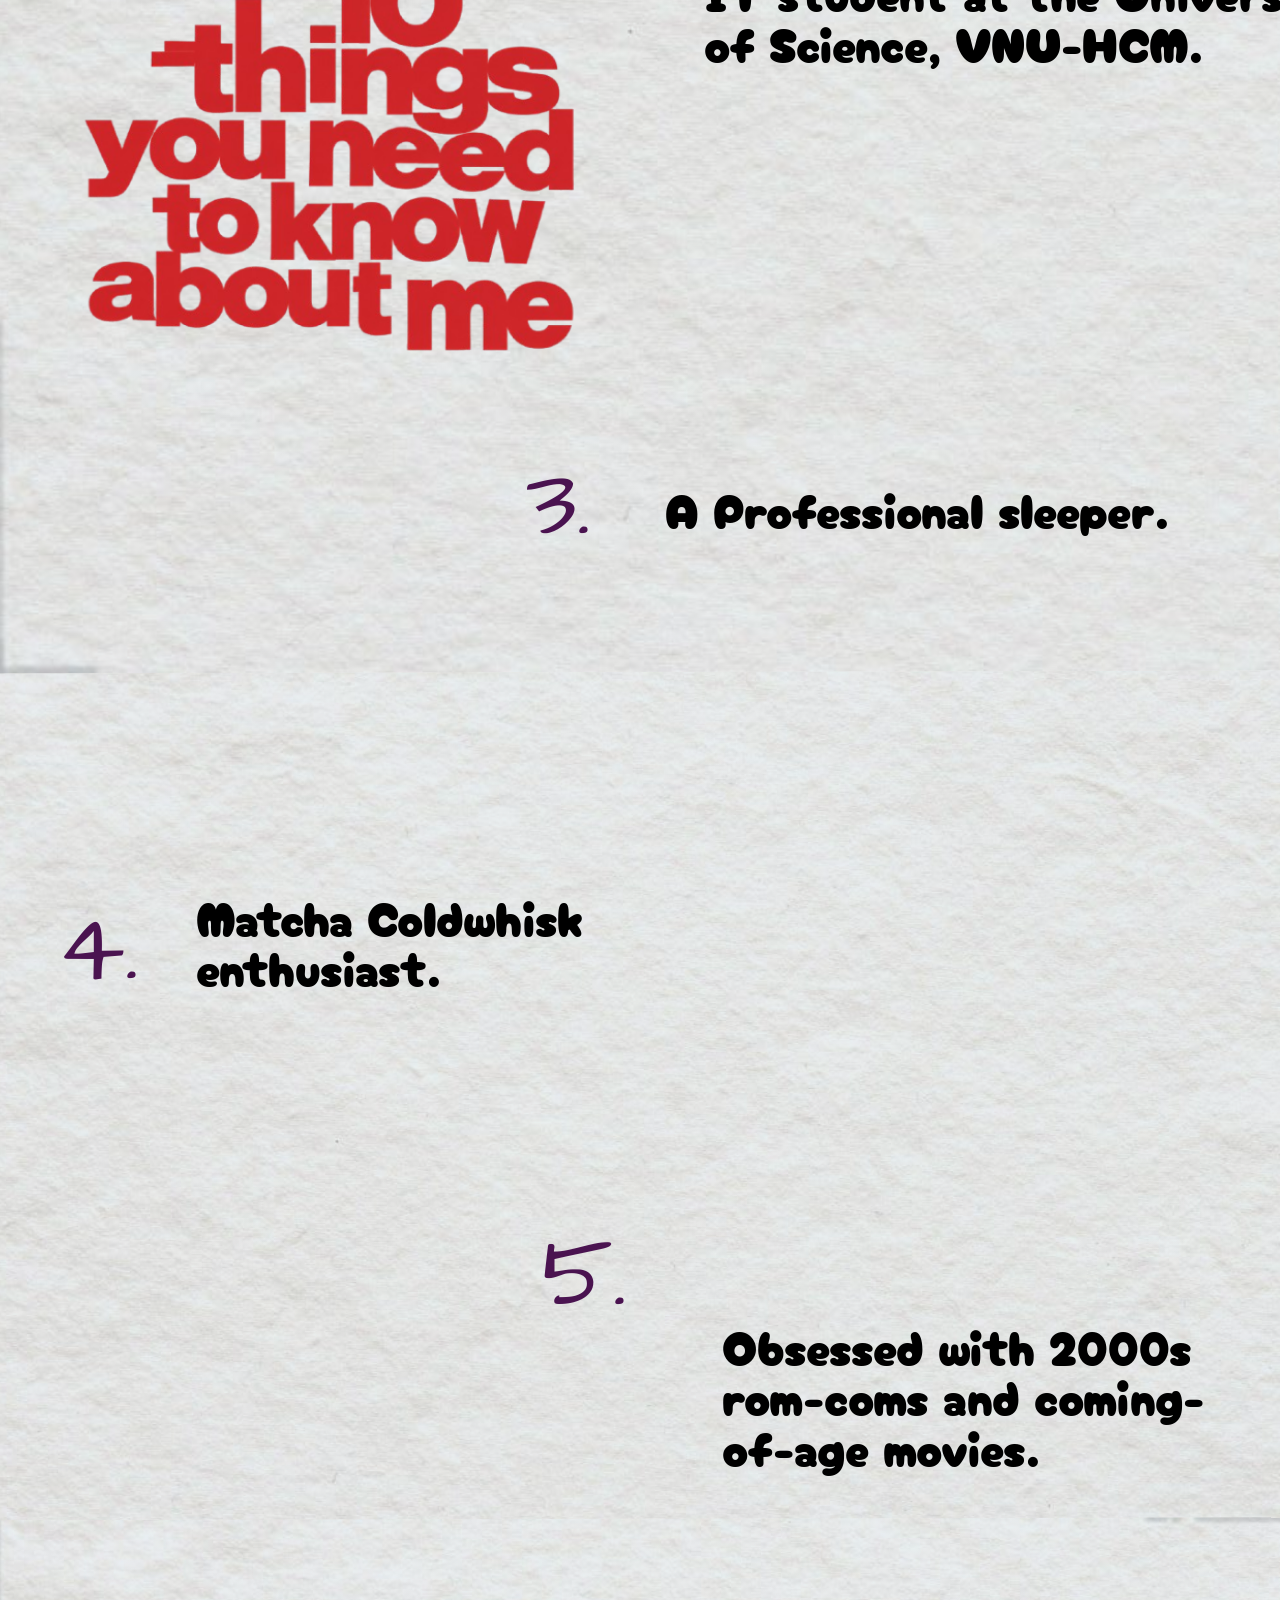
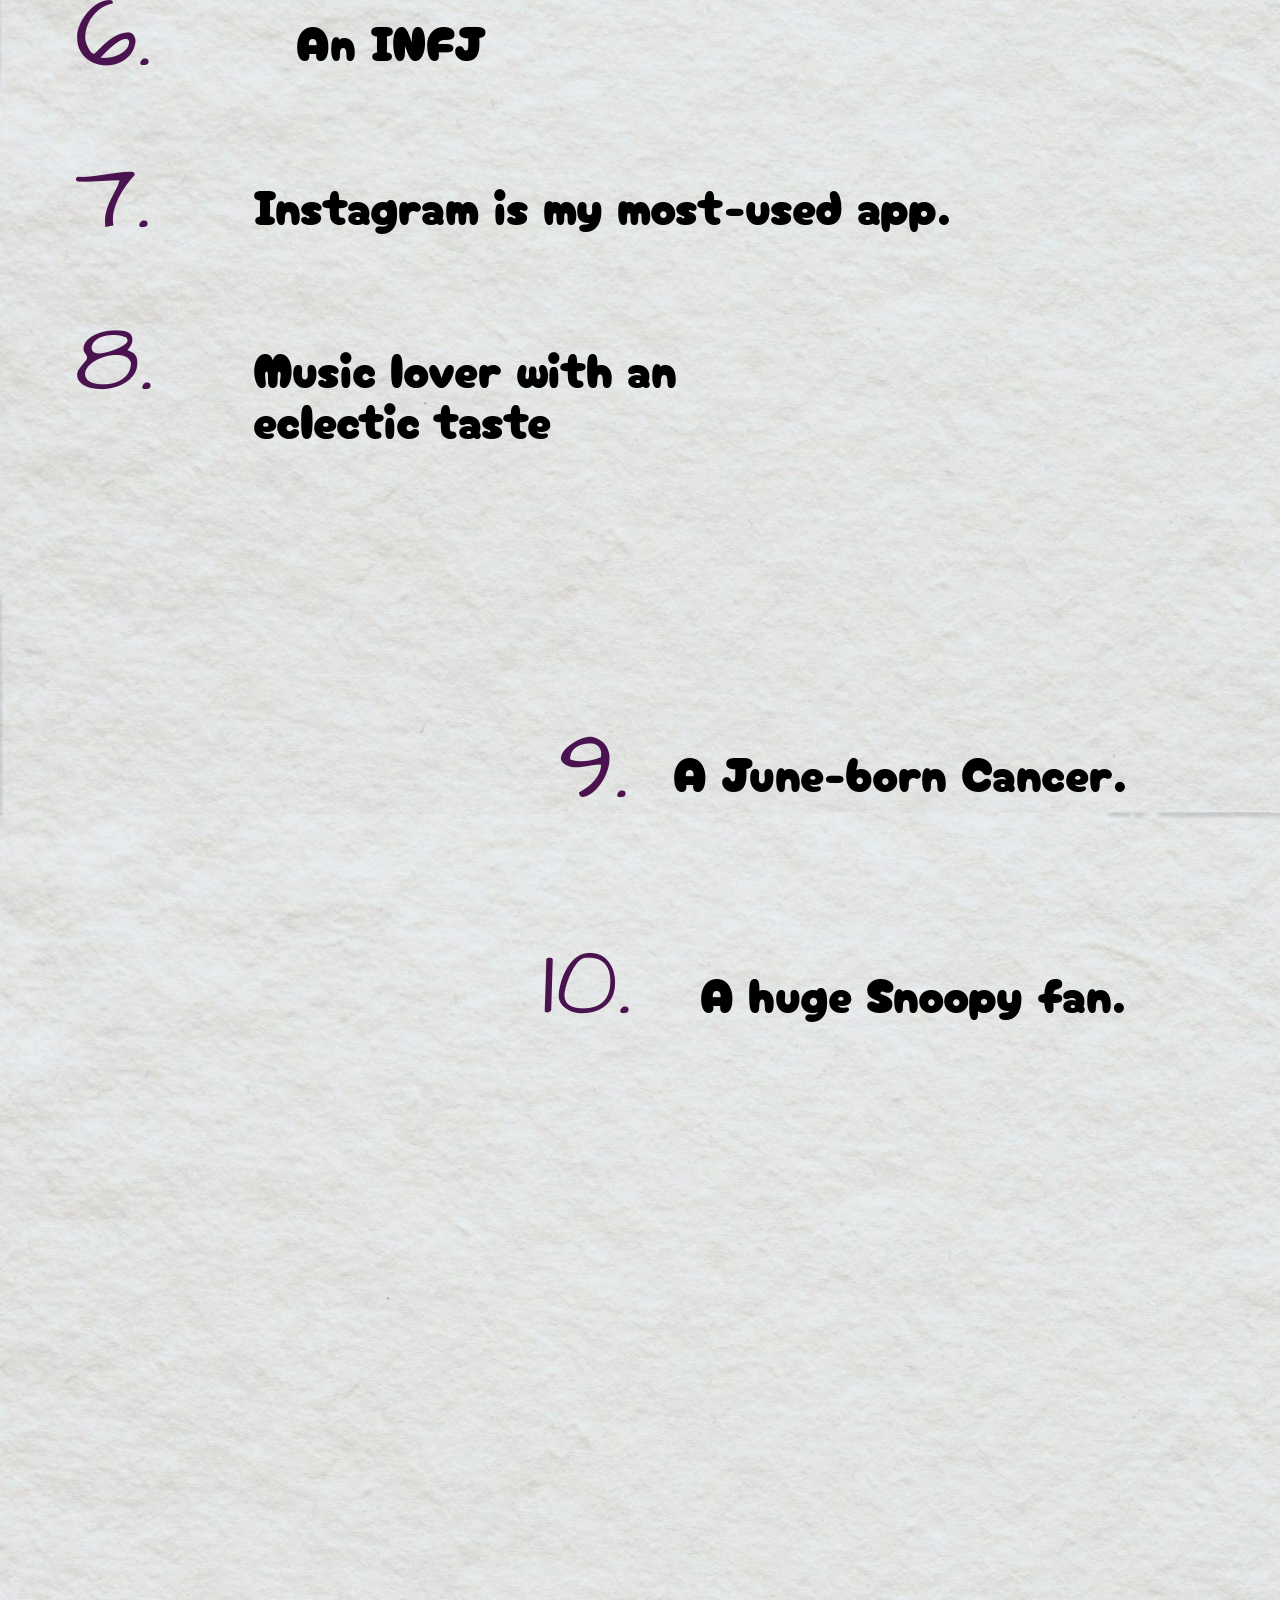
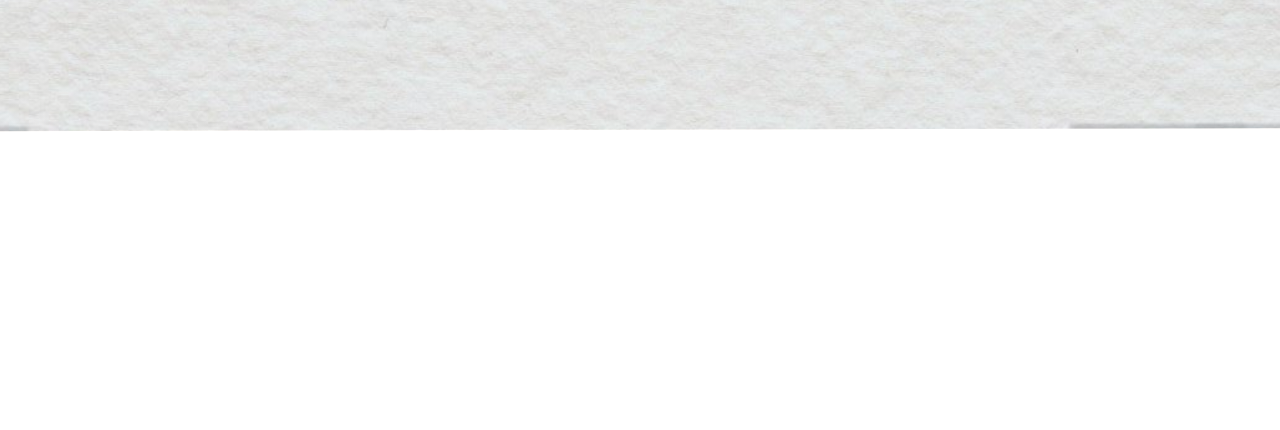
==== commit 5b1e1a49: "add picture page" ====
--- a/index.html
+++ b/index.html
@@ -1,251 +1,65 @@
-<!DOCTYPE html>
-<html lang="vi">
+<!doctype html>
+<html lang="en">
 <head>
-  <meta charset="UTF-8">
-  <meta name="viewport" content="width=device-width, initial-scale=1.0">
-  <title>Nhóm 1 - Tư duy tính toán &amp; Trợ lý lập kế hoạch du lịch ảo</title>
-  <script>(function(){try{var t=localStorage.getItem('nhom1-theme')||(window.matchMedia&&window.matchMedia('(prefers-color-scheme: dark)').matches?'dark':'light');document.documentElement.dataset.theme=t;}catch(e){}})();</script>
-  <link rel="stylesheet" href="assets/style.css">
-  <script src="assets/theme.js" defer></script>
+  <meta charset="utf-8">
+  <meta name="viewport" content="width=device-width, initial-scale=1">
+  <meta name="description" content="University portfolio of Melanie Le, an IT student at the University of Science, VNU-HCM.">
+  <title>Melanie Le — University Portfolio</title>
+  <link rel="preconnect" href="https://fonts.googleapis.com">
+  <link rel="preconnect" href="https://fonts.gstatic.com" crossorigin>
+  <link rel="stylesheet" href="thu-le.css">
 </head>
 <body>
-  <header class="site-header site-header--hero">
-    <div class="container">
-      <nav class="site-nav site-nav--centered" aria-label="Điều hướng chính">
-        <ul class="nav-links">
-          <li><a class="active" href="#trang-chu">Trang chủ</a></li>
-          <li><a href="#thanh-vien">Thành viên</a></li>
-          <li><a href="#ve-nhom">Về nhóm</a></li>
-          <li><a href="#do-an">Đồ án</a></li>
-        </ul>
-        <button type="button" class="theme-toggle" data-theme-toggle aria-label="Chuyển giao diện sáng tối" aria-pressed="false" title="Chuyển sang chế độ tối">
-          <svg class="icon-moon" width="18" height="18" viewBox="0 0 24 24" fill="none" stroke="currentColor" stroke-width="2" stroke-linecap="round" stroke-linejoin="round" aria-hidden="true"><path d="M21 12.79A9 9 0 1 1 11.21 3 7 7 0 0 0 21 12.79z"/></svg>
-          <svg class="icon-sun" width="18" height="18" viewBox="0 0 24 24" fill="none" stroke="currentColor" stroke-width="2" stroke-linecap="round" stroke-linejoin="round" aria-hidden="true"><circle cx="12" cy="12" r="4"/><path d="M12 2v2M12 20v2M4.93 4.93l1.41 1.41M17.66 17.66l1.41 1.41M2 12h2M20 12h2M6.34 17.66l-1.41 1.41M19.07 4.93l-1.41 1.41"/></svg>
-        </button>
-      </nav>
-    </div>
-  </header>
+  <main class="frame" aria-label="About Melanie Le">
+    <div class="bg-wrap abs" style="--x:-2;--y:-4;--w:1620.72;--h:1031.35"><div class="rot"><div class="bg paper"></div></div></div>
+    <div class="bg-wrap abs" style="--x:-2;--y:-4.06;--w:1647.98;--h:1048.7"><div class="rot"><div class="bg paper"></div></div></div>
+    <div class="bg-wrap abs" style="--x:-117;--y:2520;--w:1673.33;--h:1064.83"><div class="rot"><div class="bg blue"></div></div></div>
+    <div class="bg-wrap abs" style="--x:-2;--y:3509;--w:1618.65;--h:1030.03"><div class="rot"><div class="bg blue"></div></div></div>
+    <div class="bg-wrap abs" style="--x:-43;--y:4515;--w:1618.65;--h:1030.03"><div class="rot"><div class="bg blue"></div></div></div>
+    <div class="bg-wrap abs" style="--x:-3;--y:1027;--w:2401.05;--h:1527.91"><div class="rot"><div class="bg blue"></div></div></div>
 
-  <main>
-    <!-- 1. Phần mở đầu -->
-    <section class="hero-cover" id="trang-chu">
-      <img class="hero-bg" src="assets/images/group-hero.png" alt="Ảnh họp nhóm của sáu thành viên Nhóm 1">
-      <div class="hero-content">
-        <h1 id="site-title">Chúng mình là Nhóm 1</h1>
-        <p class="hero-lead">
-          Sáu sinh viên môn Tư duy tính toán cùng thiết kế và xây dựng Trợ lý lập kế hoạch du lịch ảo &mdash; trực quan, gần gũi và dễ sử dụng.
-        </p>
-        <div class="hero-actions">
-          <a class="btn btn-hero-primary" href="#do-an">Khám phá dự án</a>
-          <a class="btn btn-hero-ghost" href="#thanh-vien">Xem thành viên</a>
-        </div>
-      </div>
-    </section>
+    <h1 class="t about" style="--x:396;--y:332;--w:487">About </h1>
+    <p class="t name" style="--x:574;--y:455;--w:571">Melanie Le</p>
 
-    <!-- 2. Những người đứng sau dự án (3 cột x 2 hàng, một màu nhấn thống nhất) -->
-    <section class="section" id="thanh-vien">
-      <div class="container">
-        <div class="members-head">
-          <div>
-            <span class="eyebrow">Thành viên</span>
-            <h2>Những người đứng sau dự án</h2>
-          </div>
-          <p>Sáu thành viên, sáu thế mạnh khác nhau, cùng hướng đến một sản phẩm dễ dùng và có ích.</p>
-        </div>
+    <div class="sticker abs" style="--x:1007;--y:101;--w:275.84;--h:275.84;--r:-21.31deg"><img src="TLimages/sticker.png" width="275" height="275" alt="" loading="lazy"></div>
+    <div class="sticker abs" style="--x:25;--y:56;--w:442;--h:422"><img src="TLimages/image 3.png" width="442" height="422" alt="" fetchpriority="high"></div>
+    <div class="sticker abs" style="--x:960.48;--y:-20.04;--w:481.04;--h:623.34;--r:-20.19deg"><img src="TLimages/image 4.png" width="481" height="623" alt="" fetchpriority="high"></div>
+    <div class="sticker abs" style="--x:965;--y:603;--w:422;--h:422"><img src="TLimages/image 5.png" width="422" height="422" alt="" loading="lazy"></div>
+    <div class="sticker abs" style="--x:743;--y:123;--w:209.18;--h:209.18;--r:24.24deg"><img src="TLimages/image 6.png" width="209" height="209" alt="" fetchpriority="high"></div>
+    <div class="sticker abs" style="--x:1145;--y:409;--w:242.41;--h:242.41;--r:-23.72deg"><img src="TLimages/image 7.png" width="242" height="242" alt="" loading="lazy"></div>
+    <div class="sticker abs" style="--x:642;--y:677;--w:166;--h:166"><img src="TLimages/image 8.png" width="166" height="166" alt="" loading="lazy"></div>
+    <div class="sticker abs" style="--x:229;--y:392;--w:271;--h:481"><img src="TLimages/image 9.png" width="271" height="481" alt="" fetchpriority="high"></div>
+    <div class="sticker abs" style="--x:81;--y:1745.5;--w:576;--h:491"><img src="TLimages/image 12.png" width="576" height="491" alt="" loading="lazy"></div>
 
-        <div class="member-grid">
-          <article class="member-card">
-            <div class="member-photo">
-              <img src="assets/images/members/khanh.jpg" alt="Huy Khánh">
-            </div>
-            <div class="member-body">
-              <h3>Huy Khánh</h3>
-              <p class="member-role">Frontend &amp; Schema dữ liệu</p>
-              <p class="member-desc">Phối hợp giao diện, chuẩn hóa dữ liệu đầu vào và xây dựng trang chủ nhóm.</p>
-              <a class="btn-more" href="members/khanh.html">Xem hồ sơ <span class="arrow" aria-hidden="true">&rarr;</span></a>
-            </div>
-          </article>
+    <div class="t num" style="--x:676;--y:1158;--w:289;--fs:120">1.</div>
+    <div class="t fact" style="--x:767;--y:1281;--w:610">Born and raised in Ho Chi Minh City.</div>
 
-          <article class="member-card">
-            <div class="member-photo">
-              <img src="assets/images/members/thu-nguyen.jpg" alt="Thư Nguyễn">
-            </div>
-            <div class="member-body">
-              <h3>Thư Nguyễn</h3>
-              <p class="member-role">Dữ liệu &amp; Data Service</p>
-              <p class="member-desc">Xây dựng bộ dữ liệu 34 điểm đến Việt Nam gọn gàng và dễ tra cứu.</p>
-              <a class="btn-more" href="members/thu-anh.html">Xem hồ sơ <span class="arrow" aria-hidden="true">&rarr;</span></a>
-            </div>
-          </article>
+    <div class="t num" style="--x:720;--y:1583;--w:312">2.</div>
+    <div class="t fact" style="--x:792;--y:1762;--w:798">IT student at the University of Science, VNU-HCM.</div>
 
-          <article class="member-card">
-            <div class="member-photo">
-              <img src="assets/images/members/thu-le.jpg" alt="Thư Lê">
-            </div>
-            <div class="member-body">
-              <h3>Thư Lê</h3>
-              <p class="member-role">Thiết kế &amp; Giao diện React</p>
-              <p class="member-desc">Thiết kế trải nghiệm người dùng và phát triển giao diện trên React + Vite.</p>
-              <a class="btn-more" href="members/thu-le.html">Xem hồ sơ <span class="arrow" aria-hidden="true">&rarr;</span></a>
-            </div>
-          </article>
+    <div class="t num" style="--x:592;--y:2289;--w:312">3.</div>
+    <div class="t fact" style="--x:748;--y:2343;--w:1004">A Professional sleeper.</div>
 
-          <article class="member-card">
-            <div class="member-photo">
-              <img src="assets/images/members/nhat-ha.jpg" alt="Nhật Hạ">
-            </div>
-            <div class="member-body">
-              <h3>Nhật Hạ</h3>
-              <p class="member-role">Thuật toán &amp; Kiểm chứng</p>
-              <p class="member-desc">Xây dựng thuật toán kiểm chứng chi phí, thời gian và xếp hạng lịch trình.</p>
-              <a class="btn-more" href="members/sand.html">Xem hồ sơ <span class="arrow" aria-hidden="true">&rarr;</span></a>
-            </div>
-          </article>
+    <div class="t num" style="--x:64;--y:2790;--w:312">4.</div>
+    <div class="t fact" style="--x:220;--y:2802;--w:610">Matcha Coldwhisk enthusiast.</div>
 
-          <article class="member-card">
-            <div class="member-photo">
-              <img src="assets/images/members/hieu-thien.jpg" alt="Hiếu Thiện">
-            </div>
-            <div class="member-body">
-              <h3>Hiếu Thiện</h3>
-              <p class="member-role">Tích hợp AI &amp; Prompt</p>
-              <p class="member-desc">Kết nối Gemini LLM và tinh chỉnh prompt sinh lịch trình sát thực tế.</p>
-              <a class="btn-more" href="members/thien.html">Xem hồ sơ <span class="arrow" aria-hidden="true">&rarr;</span></a>
-            </div>
-          </article>
+    <div class="t num" style="--x:610;--y:3157;--w:312">5.</div>
+    <div class="t fact" style="--x:812;--y:3285;--w:610">Obsessed with 2000s rom-coms and coming-of-age movies.</div>
 
-          <article class="member-card">
-            <div class="member-photo">
-              <img src="assets/images/members/minh-nhat.jpg" alt="Minh Nhật">
-            </div>
-            <div class="member-body">
-              <h3>Minh Nhật</h3>
-              <p class="member-role">Kiến trúc Backend &amp; Triển khai</p>
-              <p class="member-desc">Xây dựng API với FastAPI, kết nối hệ thống và triển khai sản phẩm.</p>
-              <a class="btn-more" href="members/zt.html">Xem hồ sơ <span class="arrow" aria-hidden="true">&rarr;</span></a>
-            </div>
-          </article>
-        </div>
-      </div>
-    </section>
+    <div class="t num" style="--x:84;--y:3563;--w:312">6.</div>
+    <div class="t fact" style="--x:333;--y:3617;--w:1004">An INFJ</div>
 
-    <!-- 3. Câu chuyện của nhóm -->
-    <section class="section band-white" id="ve-nhom">
-      <div class="container about">
-        <figure class="frame about-photo">
-          <img src="assets/images/about-desk.jpg" alt="Góc bàn học và sổ phác thảo lưu đồ của Nhóm 1">
-        </figure>
-        <div>
-          <span class="eyebrow">Về nhóm</span>
-          <h2>Câu chuyện của nhóm</h2>
-          <p class="story-lead">
-            Từ một vấn đề quen thuộc: lên kế hoạch du lịch thường tốn nhiều thời gian tra cứu và dễ lệch giờ giấc, chi phí.
-            Trong môn Tư duy tính toán, Nhóm 1 chọn kết hợp AI tạo sinh với thuật toán kiểm chứng để tạo ra một giải pháp gần gũi hơn.
-          </p>
-          <ol class="about-list">
-            <li>
-              <span class="num">01</span>
-              <div>
-                <h3>Nghiên cứu vấn đề</h3>
-                <p>Phân rã bài toán lịch trình du lịch theo điểm đến, ngân sách, thời gian di chuyển và nhịp độ phù hợp.</p>
-              </div>
-            </li>
-            <li>
-              <span class="num">02</span>
-              <div>
-                <h3>Xây dựng giải pháp</h3>
-                <p>Kết hợp Gemini LLM gợi ý lịch trình với thuật toán kiểm chứng tất định và giao diện React trực quan.</p>
-              </div>
-            </li>
-            <li>
-              <span class="num">03</span>
-              <div>
-                <h3>Kiểm thử trải nghiệm</h3>
-                <p>Phát triển theo nhánh Git, Pull Request, review chéo và kiểm tra kỹ trên cả máy tính lẫn điện thoại.</p>
-              </div>
-            </li>
-          </ol>
-          <blockquote class="team-quote">
-            &ldquo;Một sản phẩm tốt bắt đầu từ việc hiểu đúng nhu cầu thực tế và làm cho mọi thao tác trở nên nhẹ nhàng nhất.&rdquo;
-          </blockquote>
-        </div>
-      </div>
-    </section>
+    <div class="t num" style="--x:84;--y:3745;--w:312">7.</div>
+    <div class="t fact" style="--x:285;--y:3801;--w:1004">Instagram is my most-used app.</div>
 
-    <!-- 4. Đồ án chung (nền tối tương phản) -->
-    <section class="section band-ink" id="do-an">
-      <div class="container">
-        <div class="project-top">
-          <div>
-            <span class="eyebrow">Đồ án chung &middot; Môn Tư duy tính toán</span>
-            <h2>Trợ lý lập kế hoạch du lịch ảo</h2>
-            <p class="project-en">Travel Planning Virtual Assistant</p>
-          </div>
-          <div>
-            <p class="project-summary">
-              Một trợ lý thông minh giúp người dùng tìm cảm hứng, xây dựng lịch trình du lịch Việt Nam và quản lý kế hoạch chuyến đi trong cùng một nơi.
-            </p>
-            <ul class="project-benefits">
-              <li>Lịch trình cá nhân hóa theo ngày đi, ngân sách và nhịp độ</li>
-              <li>Gợi ý địa điểm phù hợp từ dữ liệu 34 điểm đến Việt Nam</li>
-              <li>Kiểm chứng chi phí, thời gian di chuyển và quản lý chuyến đi dễ dàng</li>
-            </ul>
-            <p class="project-tech">
-              Công nghệ chính: React + Vite &middot; FastAPI &middot; Gemini LLM &middot; Thuật toán kiểm chứng
-            </p>
-            <div class="project-actions">
-              <a class="btn btn-light" href="https://github.com/Zoto1/TDTT-miniprj" target="_blank" rel="noopener noreferrer">Khám phá sản phẩm trên GitHub &#8599;</a>
-              <a class="btn btn-ghost-dark" href="https://github.com/Zoto1/TDTT-miniprj/blob/main/docs/REPORT.md" target="_blank" rel="noopener noreferrer">Xem case study &amp; báo cáo &#8599;</a>
-            </div>
-          </div>
-        </div>
+    <div class="t num" style="--x:84;--y:3927;--w:312">8.</div>
+    <div class="t fact" style="--x:285;--y:3985;--w:502">Music lover with an eclectic taste</div>
 
-        <figure class="frame project-showcase">
-          <img src="assets/images/project-travel-welcome.png" alt="Giao diện chính của Trợ lý lập kế hoạch du lịch ảo (Travel Planning Virtual Assistant)">
-        </figure>
-      </div>
-    </section>
+    <div class="t num" style="--x:628;--y:4386;--w:312">9.</div>
+    <div class="t fact" style="--x:757;--y:4439;--w:1004">A June-born Cancer.</div>
+
+    <div class="t num" style="--x:610;--y:4629;--w:312">10.</div>
+    <div class="t fact" style="--x:787;--y:4688;--w:1004">A huge Snoopy fan.</div>
   </main>
-
-  <!-- 5. Cuối trang -->
-  <footer class="site-footer">
-    <div class="container">
-      <div class="footer-grid">
-        <div class="footer-brand">
-          <strong>Nhóm 1</strong>
-          <p>Cùng nhau thiết kế những trải nghiệm số hữu ích và dễ sử dụng. &middot; Môn Tư duy tính toán.</p>
-        </div>
-
-        <div class="footer-col">
-          <span class="footer-heading">Điều hướng</span>
-          <ul class="footer-nav">
-            <li><a href="#trang-chu">Trang chủ</a></li>
-            <li><a href="#thanh-vien">Thành viên</a></li>
-            <li><a href="#ve-nhom">Về nhóm</a></li>
-            <li><a href="#do-an">Đồ án</a></li>
-          </ul>
-        </div>
-
-        <div class="footer-col">
-          <span class="footer-heading">Thành viên &amp; Liên kết</span>
-          <div class="footer-member-links">
-            <a href="members/khanh.html">Huy Khánh</a>
-            <a href="members/thu-anh.html">Thư Nguyễn</a>
-            <a href="members/thu-le.html">Thư Lê</a>
-            <a href="members/sand.html">Nhật Hạ</a>
-            <a href="members/thien.html">Hiếu Thiện</a>
-            <a href="members/zt.html">Minh Nhật</a>
-            <a href="https://github.com/Zoto1/TDTT-miniprj" target="_blank" rel="noopener noreferrer">GitHub Repository &#8599;</a>
-            <a href="https://github.com/Zoto1/TDTT-miniprj/blob/main/docs/REPORT.md" target="_blank" rel="noopener noreferrer">Báo cáo dự án &#8599;</a>
-          </div>
-        </div>
-      </div>
-
-      <div class="footer-bottom">
-        <span>&copy; 2026 Nhóm 1 &middot; Đồ án môn Tư duy tính toán</span>
-        <a class="back-to-top" href="#trang-chu">&uarr; Về đầu trang</a>
-      </div>
-    </div>
-  </footer>
 </body>
 </html>
--- a/thu-le.css
+++ b/thu-le.css
@@ -0,0 +1,66 @@
+@import url("https://fonts.googleapis.com/css2?family=Architects+Daughter&family=Cherry+Bomb+One&family=Italianno&family=Jersey+25&display=swap");
+
+:root {
+  --pink: #f178b6;
+  --red: #ec5d5d;
+  --purple: #4a1350;
+  --paper: url("TLimages/paper.png");
+  --u: 0.0694444cqw;
+}
+
+* { box-sizing: border-box; margin: 0; padding: 0; }
+html, body { overflow-x: hidden; }
+body { background: #ddd; }
+
+.frame {
+  container-type: inline-size;
+  position: relative;
+  width: min(100%, 1440px);
+  aspect-ratio: 1440 / 5884;
+  margin-inline: auto;
+  background: #fff;
+  overflow: hidden;
+}
+
+.abs {
+  position: absolute;
+  left: calc(var(--x) * var(--u));
+  top: calc(var(--y) * var(--u));
+  width: calc(var(--w) * var(--u));
+  height: calc(var(--h) * var(--u));
+}
+
+.bg-wrap { display: flex; align-items: center; justify-content: center; }
+.bg-wrap > .rot {
+  flex: none;
+  width: calc(var(--h) * var(--u));
+  height: calc(var(--w) * var(--u));
+  transform: rotate(89.87deg);
+}
+.bg { width: 100%; height: 100%; background-size: cover; background-position: center; }
+.bg.paper { background-image: var(--paper); }
+.bg.blue {
+  background-image: linear-gradient(rgba(144, 173, 199, .2), rgba(144, 173, 199, .2)), var(--paper);
+}
+
+.t {
+  position: absolute;
+  left: calc(var(--x) * var(--u));
+  top: calc(var(--y) * var(--u));
+  width: calc(var(--w) * var(--u));
+  line-height: normal;
+  overflow-wrap: break-word;
+}
+.about { font-family: 'Italianno', cursive; color: var(--pink); font-size: calc(150 * var(--u)); text-wrap: balance; }
+.name { font-family: 'Jersey 25', sans-serif; color: var(--red); font-size: calc(128 * var(--u)); text-wrap: balance; }
+.num { font-family: 'Architects Daughter', cursive; color: var(--purple); font-size: calc(var(--fs, 112) * var(--u)); font-variant-numeric: tabular-nums; }
+.fact { font-family: 'Cherry Bomb One', 'Cherry Bomb', sans-serif; color: #000; font-size: calc(54 * var(--u)); line-height: 1.05; }
+
+.sticker { position: absolute; display: flex; align-items: center; justify-content: center; }
+.sticker > img {
+  display: block;
+  width: calc(var(--w) * var(--u));
+  height: calc(var(--h) * var(--u));
+  object-fit: cover;
+  transform: rotate(var(--r, 0deg));
+}
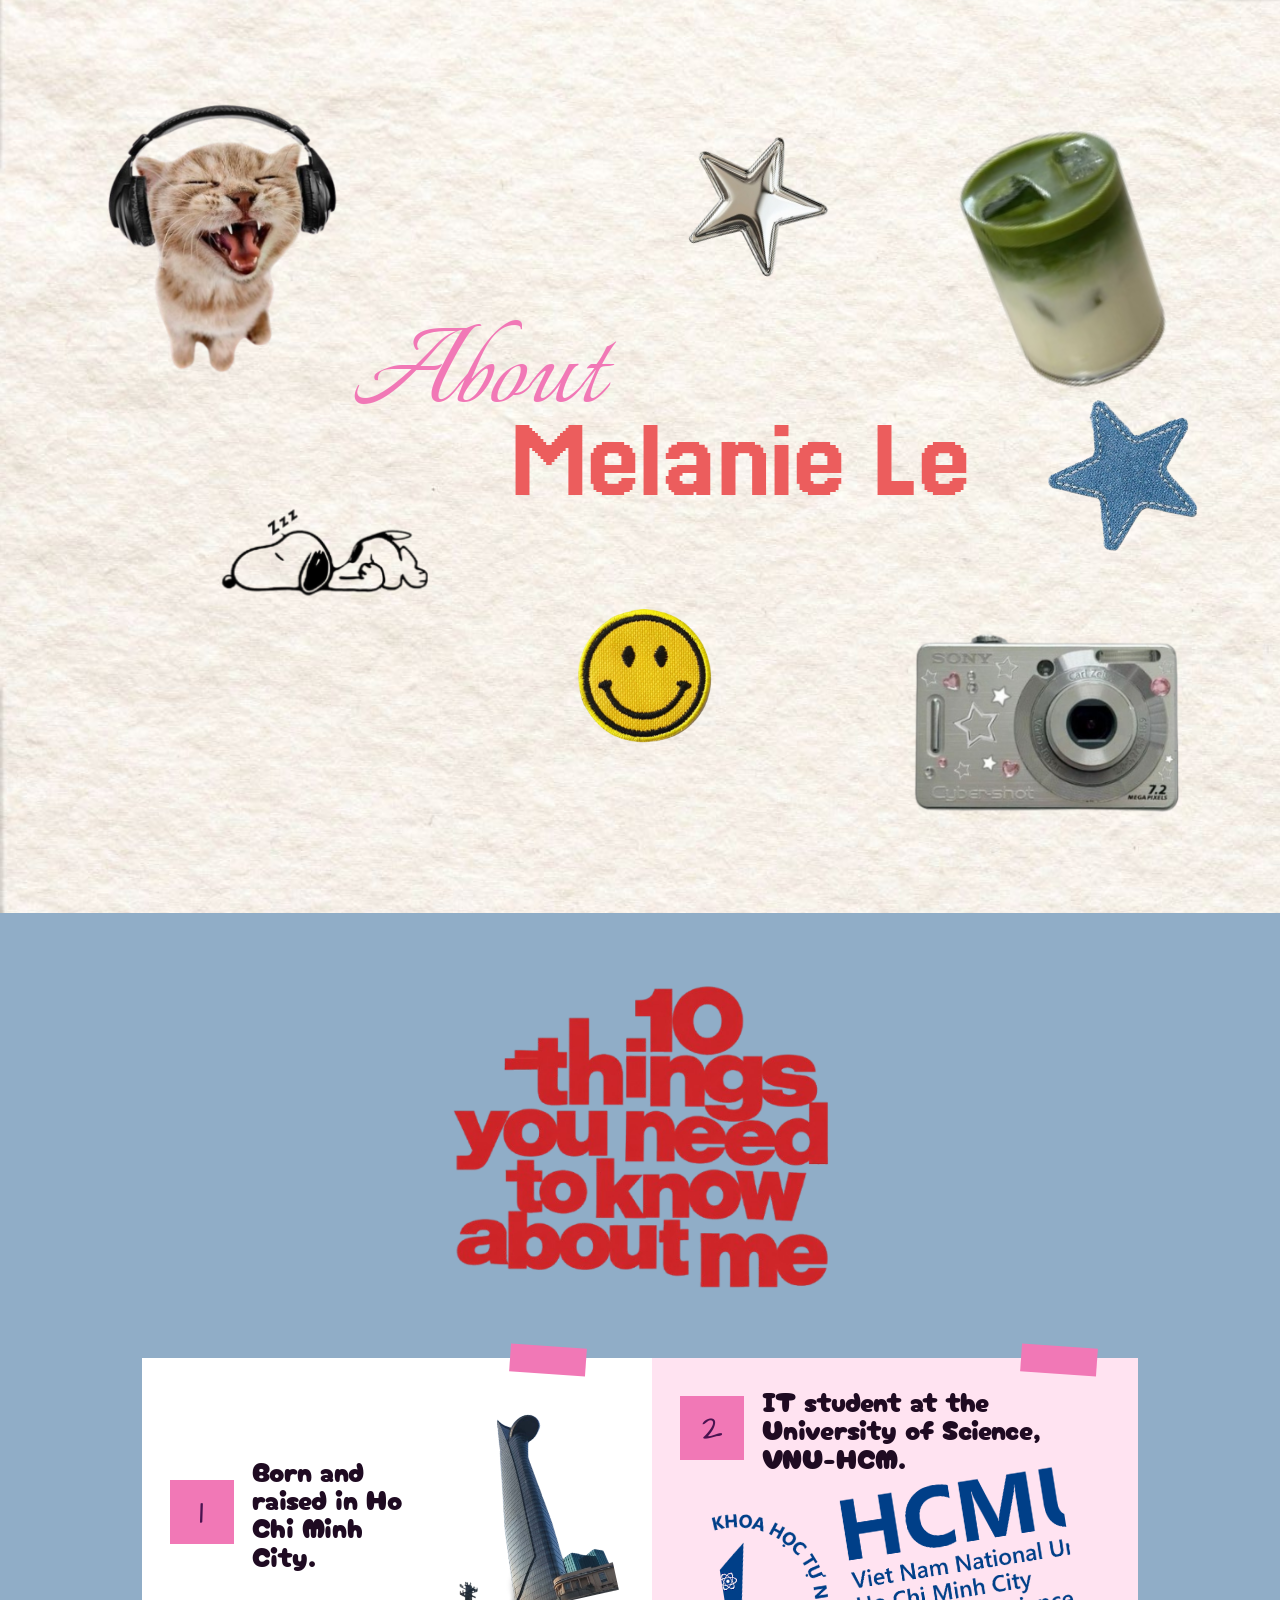
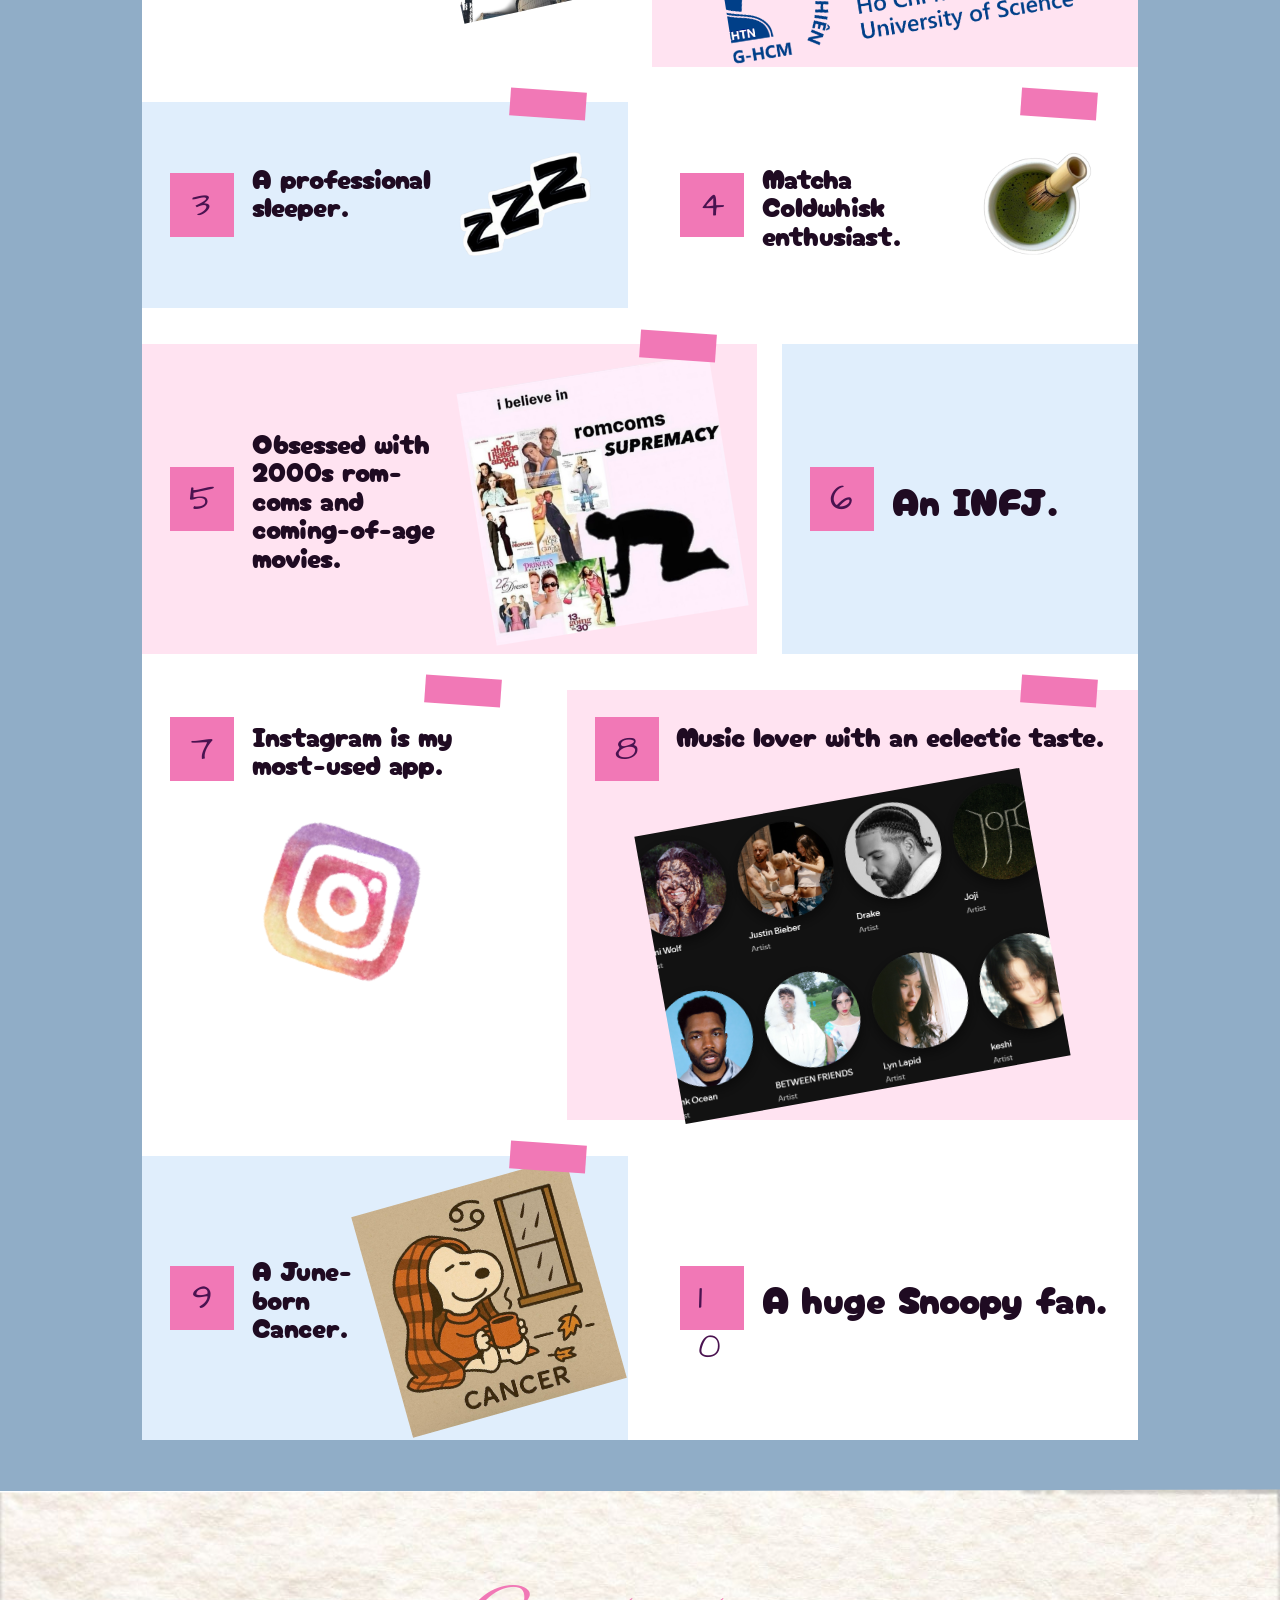
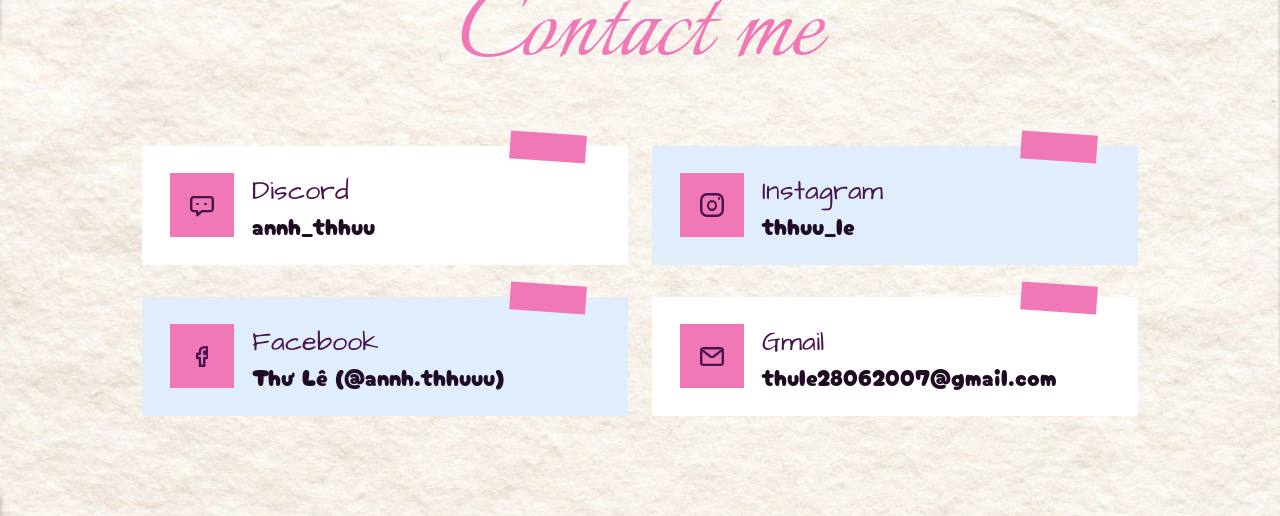
==== commit 4a5e6556: "page 10 facts you need to know about" ====
--- a/index.html
+++ b/index.html
@@ -3,63 +3,220 @@
 <head>
   <meta charset="utf-8">
   <meta name="viewport" content="width=device-width, initial-scale=1">
-  <meta name="description" content="University portfolio of Melanie Le, an IT student at the University of Science, VNU-HCM.">
-  <title>Melanie Le — University Portfolio</title>
+  <meta name="description" content="University portfolio of Thư Lê, an IT student at the University of Science, VNU-HCM.">
+  <title>Thư Lê — University Portfolio</title>
   <link rel="preconnect" href="https://fonts.googleapis.com">
   <link rel="preconnect" href="https://fonts.gstatic.com" crossorigin>
   <link rel="stylesheet" href="thu-le.css">
 </head>
 <body>
-  <main class="frame" aria-label="About Melanie Le">
-    <div class="bg-wrap abs" style="--x:-2;--y:-4;--w:1620.72;--h:1031.35"><div class="rot"><div class="bg paper"></div></div></div>
-    <div class="bg-wrap abs" style="--x:-2;--y:-4.06;--w:1647.98;--h:1048.7"><div class="rot"><div class="bg paper"></div></div></div>
-    <div class="bg-wrap abs" style="--x:-117;--y:2520;--w:1673.33;--h:1064.83"><div class="rot"><div class="bg blue"></div></div></div>
-    <div class="bg-wrap abs" style="--x:-2;--y:3509;--w:1618.65;--h:1030.03"><div class="rot"><div class="bg blue"></div></div></div>
-    <div class="bg-wrap abs" style="--x:-43;--y:4515;--w:1618.65;--h:1030.03"><div class="rot"><div class="bg blue"></div></div></div>
-    <div class="bg-wrap abs" style="--x:-3;--y:1027;--w:2401.05;--h:1527.91"><div class="rot"><div class="bg blue"></div></div></div>
-
-    <h1 class="t about" style="--x:396;--y:332;--w:487">About </h1>
-    <p class="t name" style="--x:574;--y:455;--w:571">Melanie Le</p>
-
-    <div class="sticker abs" style="--x:1007;--y:101;--w:275.84;--h:275.84;--r:-21.31deg"><img src="TLimages/sticker.png" width="275" height="275" alt="" loading="lazy"></div>
-    <div class="sticker abs" style="--x:25;--y:56;--w:442;--h:422"><img src="TLimages/image 3.png" width="442" height="422" alt="" fetchpriority="high"></div>
-    <div class="sticker abs" style="--x:960.48;--y:-20.04;--w:481.04;--h:623.34;--r:-20.19deg"><img src="TLimages/image 4.png" width="481" height="623" alt="" fetchpriority="high"></div>
-    <div class="sticker abs" style="--x:965;--y:603;--w:422;--h:422"><img src="TLimages/image 5.png" width="422" height="422" alt="" loading="lazy"></div>
-    <div class="sticker abs" style="--x:743;--y:123;--w:209.18;--h:209.18;--r:24.24deg"><img src="TLimages/image 6.png" width="209" height="209" alt="" fetchpriority="high"></div>
-    <div class="sticker abs" style="--x:1145;--y:409;--w:242.41;--h:242.41;--r:-23.72deg"><img src="TLimages/image 7.png" width="242" height="242" alt="" loading="lazy"></div>
-    <div class="sticker abs" style="--x:642;--y:677;--w:166;--h:166"><img src="TLimages/image 8.png" width="166" height="166" alt="" loading="lazy"></div>
-    <div class="sticker abs" style="--x:229;--y:392;--w:271;--h:481"><img src="TLimages/image 9.png" width="271" height="481" alt="" fetchpriority="high"></div>
-    <div class="sticker abs" style="--x:81;--y:1745.5;--w:576;--h:491"><img src="TLimages/image 12.png" width="576" height="491" alt="" loading="lazy"></div>
-
-    <div class="t num" style="--x:676;--y:1158;--w:289;--fs:120">1.</div>
-    <div class="t fact" style="--x:767;--y:1281;--w:610">Born and raised in Ho Chi Minh City.</div>
-
-    <div class="t num" style="--x:720;--y:1583;--w:312">2.</div>
-    <div class="t fact" style="--x:792;--y:1762;--w:798">IT student at the University of Science, VNU-HCM.</div>
-
-    <div class="t num" style="--x:592;--y:2289;--w:312">3.</div>
-    <div class="t fact" style="--x:748;--y:2343;--w:1004">A Professional sleeper.</div>
-
-    <div class="t num" style="--x:64;--y:2790;--w:312">4.</div>
-    <div class="t fact" style="--x:220;--y:2802;--w:610">Matcha Coldwhisk enthusiast.</div>
-
-    <div class="t num" style="--x:610;--y:3157;--w:312">5.</div>
-    <div class="t fact" style="--x:812;--y:3285;--w:610">Obsessed with 2000s rom-coms and coming-of-age movies.</div>
-
-    <div class="t num" style="--x:84;--y:3563;--w:312">6.</div>
-    <div class="t fact" style="--x:333;--y:3617;--w:1004">An INFJ</div>
-
-    <div class="t num" style="--x:84;--y:3745;--w:312">7.</div>
-    <div class="t fact" style="--x:285;--y:3801;--w:1004">Instagram is my most-used app.</div>
-
-    <div class="t num" style="--x:84;--y:3927;--w:312">8.</div>
-    <div class="t fact" style="--x:285;--y:3985;--w:502">Music lover with an eclectic taste</div>
-
-    <div class="t num" style="--x:628;--y:4386;--w:312">9.</div>
-    <div class="t fact" style="--x:757;--y:4439;--w:1004">A June-born Cancer.</div>
-
-    <div class="t num" style="--x:610;--y:4629;--w:312">10.</div>
-    <div class="t fact" style="--x:787;--y:4688;--w:1004">A huge Snoopy fan.</div>
+  <a class="skip" href="#main">Skip to content</a>
+  <main class="frame" id="main" aria-label="About Thư Lê">
+<div class="bgwrap" style="--x:-2.0;--y:-4.0;--w:1620.72;--h:1031.35;"><div class="bgrot"><div class="bgimg" style="--img:url('TLimages/image-1-2-5.png')"></div></div></div>
+<div class="bgwrap" style="--x:-2.0;--y:-4.06;--w:1647.98;--h:1048.7;"><div class="bgrot"><div class="bgimg" style="--img:url('TLimages/image-1-2-5.png')"></div></div></div>
+<div class="txt" style="--x:396.0;--y:332.0;--w:487.0;--h:198.0;--fs:150.0;--lh:187.5;--color:#F178B6;--ff:'Italianno', cursive;--align:left">About </div>
+<div class="txt" style="--x:574.0;--y:455.0;--w:571.0;--h:149.0;--fs:128.0;--lh:128.0;--color:#EC5D5D;--ff:'Jersey 25', sans-serif;--align:left">Melanie Le</div>
+<img class="pic" src="TLimages/7848002-1-2-12.png" width="276" height="276" alt="" style="--x:1007.0;--y:101.0;--w:275.84;--h:275.84;--r:-21.31deg">
+<img class="pic" src="TLimages/image-3-2-26.png" width="442" height="422" alt="" style="--x:25.0;--y:56.0;--w:442.0;--h:422.0;--r:0.0deg">
+<img class="pic" src="TLimages/image-4-2-32.png" width="481" height="623" alt="" style="--x:960.48;--y:-20.04;--w:481.04;--h:623.34;--r:-20.19deg">
+<img class="pic" src="TLimages/image-5-2-38.png" width="422" height="422" alt="" style="--x:965.0;--y:603.0;--w:422.0;--h:422.0;--r:0.0deg">
+<img class="pic" src="TLimages/image-6-2-41.png" width="209" height="209" alt="" style="--x:743.0;--y:123.0;--w:209.18;--h:209.18;--r:24.24deg">
+<img class="pic" src="TLimages/image-7-2-50.png" width="242" height="242" alt="" style="--x:1145.0;--y:409.0;--w:242.41;--h:242.41;--r:-23.72deg">
+<img class="pic" src="TLimages/image-8-2-53.png" width="166" height="166" alt="" style="--x:642.0;--y:677.0;--w:166.0;--h:166.0;--r:0.0deg">
+<img class="pic" src="TLimages/image-9-3-56.png" width="271" height="481" alt="" style="--x:229.0;--y:392.0;--w:271.0;--h:481.0;--r:0.0deg">
+<div class="box" style="--x:0.0;--y:1027.0;--w:1440.0;--h:2436.0;--bg:#90ADC7"></div>
+<img class="pic" src="TLimages/title---10-things-you-need-to-know-about-me-5-7.png" width="440" height="375" alt="" style="--x:500.0;--y:1091.0;--w:440.0;--h:375.0;--r:0.0deg">
+<div class="box" style="--x:160.0;--y:1514.0;--w:1120.0;--h:1892.0;--bg:#FFFFFF"></div>
+<div class="box" style="--x:160.0;--y:1514.0;--w:1120.0;--h:347.0;--bg:#FFFFFF"></div>
+<div class="box" style="--x:160.0;--y:1514.0;--w:546.0;--h:347.0;--bg:#FFFFFF"></div>
+<div class="box" style="--x:191.0;--y:1651.5;--w:72.0;--h:72.0;--bg:#F178B6"></div>
+<div class="txt" style="--x:224.0;--y:1659.5;--w:6.0;--h:56.0;--fs:40.0;--lh:55.59;--color:#4A1350;--ff:'Architects Daughter', cursive;--align:left">1</div>
+<div class="txt" style="--x:283.0;--y:1623.5;--w:194.0;--h:128.0;--fs:32.0;--lh:32.0;--color:#1F0B22;--ff:'Cherry Bomb One', sans-serif;--align:left">Born and raised in Ho Chi Minh City.</div>
+
+<img class="pic" src="TLimages/image-18-47-153.png" width="178" height="217" alt="" style="--x:497.17;--y:1579.14;--w:177.67;--h:216.72;--r:-12.35deg">
+<div class="box" style="--x:574.19;--y:1500.0;--w:85.61;--h:31.8;--bg:#F178B6;--r:4.0deg"></div>
+<div class="box" style="--x:734.0;--y:1514.0;--w:546.0;--h:347.0;--bg:#FFE3F1"></div>
+
+<div class="box" style="--x:765.0;--y:1557.0;--w:72.0;--h:72.0;--bg:#F178B6"></div>
+<div class="txt" style="--x:789.5;--y:1565.0;--w:23.0;--h:56.0;--fs:40.0;--lh:55.59;--color:#4A1350;--ff:'Architects Daughter', cursive;--align:left">2</div>
+<div class="txt" style="--x:857.0;--y:1545.0;--w:392.0;--h:96.0;--fs:32.0;--lh:32.0;--color:#1F0B22;--ff:'Cherry Bomb One', sans-serif;--align:left">IT student at the University of Science, VNU-HCM.</div>
+
+<img class="pic" src="TLimages/image-3-44-81.png" width="393" height="169" alt="" style="--x:810.68;--y:1661.14;--w:392.63;--h:168.73;--r:-8.98deg">
+<div class="box" style="--x:1148.19;--y:1500.0;--w:85.61;--h:31.8;--bg:#F178B6;--r:4.0deg"></div>
+<div class="box" style="--x:160.0;--y:1901.0;--w:1120.0;--h:232.0;--bg:#FFFFFF"></div>
+<div class="box" style="--x:160.0;--y:1901.0;--w:546.0;--h:232.0;--bg:#E0EEFC"></div>
+<div class="box" style="--x:191.0;--y:1981.0;--w:72.0;--h:72.0;--bg:#F178B6"></div>
+<div class="txt" style="--x:216.5;--y:1989.0;--w:21.0;--h:56.0;--fs:40.0;--lh:55.59;--color:#4A1350;--ff:'Architects Daughter', cursive;--align:left">3</div>
+<div class="txt" style="--x:283.0;--y:1969.0;--w:202.0;--h:96.0;--fs:32.0;--lh:32.0;--color:#1F0B22;--ff:'Cherry Bomb One', sans-serif;--align:left">A professional sleeper.</div>
+
+<img class="pic" src="TLimages/image-17-47-117.png" width="170" height="170" alt="" style="--x:505.0;--y:1932.0;--w:170.0;--h:170.0;--r:0.0deg">
+<div class="box" style="--x:574.19;--y:1887.0;--w:85.61;--h:31.8;--bg:#F178B6;--r:4.0deg"></div>
+<div class="box" style="--x:734.0;--y:1901.0;--w:546.0;--h:232.0;--bg:#FFFFFF"></div>
+<div class="box" style="--x:765.0;--y:1981.0;--w:72.0;--h:72.0;--bg:#F178B6"></div>
+<div class="txt" style="--x:787.0;--y:1989.0;--w:28.0;--h:56.0;--fs:40.0;--lh:55.59;--color:#4A1350;--ff:'Architects Daughter', cursive;--align:left">4</div>
+<div class="txt" style="--x:857.0;--y:1969.0;--w:202.0;--h:96.0;--fs:32.0;--lh:32.0;--color:#1F0B22;--ff:'Cherry Bomb One', sans-serif;--align:left">Matcha Coldwhisk enthusiast.</div>
+
+<img class="pic" src="TLimages/image-19-47-226.png" width="170" height="170" alt="" style="--x:1079.0;--y:1932.0;--w:170.0;--h:170.0;--r:0.0deg">
+<div class="box" style="--x:1148.19;--y:1887.0;--w:85.61;--h:31.8;--bg:#F178B6;--r:4.0deg"></div>
+<div class="box" style="--x:160.0;--y:2173.0;--w:1120.0;--h:349.0;--bg:#FFFFFF"></div>
+<div class="box" style="--x:160.0;--y:2173.0;--w:692.0;--h:349.0;--bg:#FFE3F1"></div>
+<div class="box" style="--x:191.0;--y:2311.5;--w:72.0;--h:72.0;--bg:#F178B6"></div>
+<div class="txt" style="--x:212.5;--y:2319.5;--w:29.0;--h:56.0;--fs:40.0;--lh:55.59;--color:#4A1350;--ff:'Architects Daughter', cursive;--align:left">5</div>
+<div class="txt" style="--x:283.0;--y:2267.5;--w:231.0;--h:160.0;--fs:32.0;--lh:32.0;--color:#1F0B22;--ff:'Cherry Bomb One', sans-serif;--align:left">Obsessed with 2000s rom-coms and coming-of-age movies.</div>
+
+<img class="pic" src="TLimages/image-20-47-263.png" width="286" height="286" alt="" style="--x:534.29;--y:2204.29;--w:286.42;--h:286.42;--r:-9.11deg">
+<div class="box" style="--x:720.19;--y:2159.0;--w:85.61;--h:31.8;--bg:#F178B6;--r:4.0deg"></div>
+<div class="box" style="--x:880.0;--y:2173.0;--w:400.0;--h:349.0;--bg:#E0EEFC"></div>
+<div class="box" style="--x:911.0;--y:2311.5;--w:72.0;--h:72.0;--bg:#F178B6"></div>
+<div class="txt" style="--x:934.0;--y:2319.5;--w:26.0;--h:56.0;--fs:40.0;--lh:55.59;--color:#4A1350;--ff:'Architects Daughter', cursive;--align:left">6</div>
+<div class="txt" style="--x:1003.0;--y:2325.5;--w:246.0;--h:44.0;--fs:44.0;--lh:44.0;--color:#1F0B22;--ff:'Cherry Bomb One', sans-serif;--align:left">An INFJ.</div>
+<div class="box" style="--x:160.0;--y:2562.0;--w:1120.0;--h:484.0;--bg:#FFFFFF"></div>
+<div class="box" style="--x:160.0;--y:2562.0;--w:450.0;--h:484.0;--bg:#FFFFFF"></div>
+
+<div class="box" style="--x:191.0;--y:2593.0;--w:72.0;--h:72.0;--bg:#F178B6"></div>
+<div class="txt" style="--x:214.5;--y:2601.0;--w:25.0;--h:56.0;--fs:40.0;--lh:55.59;--color:#4A1350;--ff:'Architects Daughter', cursive;--align:left">7</div>
+<div class="txt" style="--x:283.0;--y:2597.0;--w:296.0;--h:64.0;--fs:32.0;--lh:32.0;--color:#1F0B22;--ff:'Cherry Bomb One', sans-serif;--align:left">Instagram is my most-used app.</div>
+
+<img class="pic" src="TLimages/image-21-47-304.png" width="229" height="229" alt="" style="--x:270.54;--y:2685.04;--w:228.92;--h:228.92;--r:19.06deg">
+<div class="box" style="--x:478.19;--y:2548.0;--w:85.61;--h:31.8;--bg:#F178B6;--r:4.0deg"></div>
+<div class="box" style="--x:638.0;--y:2562.0;--w:642.0;--h:484.0;--bg:#FFE3F1"></div>
+
+<div class="box" style="--x:669.0;--y:2593.0;--w:72.0;--h:72.0;--bg:#F178B6"></div>
+<div class="txt" style="--x:692.0;--y:2601.0;--w:26.0;--h:56.0;--fs:40.0;--lh:55.59;--color:#4A1350;--ff:'Architects Daughter', cursive;--align:left">8</div>
+<div class="txt" style="--x:761.0;--y:2597.0;--w:488.0;--h:64.0;--fs:32.0;--lh:32.0;--color:#1F0B22;--ff:'Cherry Bomb One', sans-serif;--align:left">Music lover with an eclectic taste.</div>
+
+<img class="pic" src="TLimages/image-22-49-341.png" width="440" height="329" alt="" style="--x:739.01;--y:2685.48;--w:439.98;--h:329.04;--r:-10.13deg">
+<div class="box" style="--x:1148.19;--y:2548.0;--w:85.61;--h:31.8;--bg:#F178B6;--r:4.0deg"></div>
+<div class="box" style="--x:160.0;--y:3086.0;--w:1120.0;--h:320.0;--bg:#FFFFFF"></div>
+<div class="box" style="--x:160.0;--y:3086.0;--w:546.0;--h:320.0;--bg:#E0EEFC"></div>
+<div class="box" style="--x:191.0;--y:3210.0;--w:72.0;--h:72.0;--bg:#F178B6"></div>
+<div class="txt" style="--x:215.5;--y:3218.0;--w:23.0;--h:56.0;--fs:40.0;--lh:55.59;--color:#4A1350;--ff:'Architects Daughter', cursive;--align:left">9</div>
+<div class="txt" style="--x:283.0;--y:3198.0;--w:122.0;--h:96.0;--fs:32.0;--lh:32.0;--color:#1F0B22;--ff:'Cherry Bomb One', sans-serif;--align:left">A June-born Cancer.</div>
+
+<img class="pic" src="TLimages/2aad8738601c6f607a583c31814a8352-1-49-343.png" width="250" height="257" alt="" style="--x:425.18;--y:3117.31;--w:249.64;--h:257.38;--r:-15.68deg">
+<div class="box" style="--x:574.19;--y:3072.0;--w:85.61;--h:31.8;--bg:#F178B6;--r:4.0deg"></div>
+<div class="box" style="--x:734.0;--y:3086.0;--w:546.0;--h:320.0;--bg:#FFFFFF"></div>
+<div class="box" style="--x:765.0;--y:3210.0;--w:72.0;--h:72.0;--bg:#F178B6"></div>
+<div class="txt" style="--x:785.5;--y:3218.0;--w:31.0;--h:56.0;--fs:40.0;--lh:55.59;--color:#4A1350;--ff:'Architects Daughter', cursive;--align:left">10</div>
+<div class="txt" style="--x:857.0;--y:3224.0;--w:392.0;--h:44.0;--fs:44.0;--lh:44.0;--color:#1F0B22;--ff:'Cherry Bomb One', sans-serif;--align:left">A huge Snoopy fan.</div>
+<div class="box" style="--x:0.0;--y:1041.0;--w:1440.0;--h:2436.0;--bg:#90ADC7"></div>
+<img class="pic" src="TLimages/title---10-things-you-need-to-know-about-me-5-7.png" width="440" height="375" alt="" style="--x:500.0;--y:1105.0;--w:440.0;--h:375.0;--r:0.0deg">
+<div class="box" style="--x:160.0;--y:1528.0;--w:1120.0;--h:1892.0;--bg:#FFFFFF"></div>
+<div class="box" style="--x:160.0;--y:1528.0;--w:1120.0;--h:347.0;--bg:#FFFFFF"></div>
+<div class="box" style="--x:160.0;--y:1528.0;--w:546.0;--h:347.0;--bg:#FFFFFF"></div>
+<div class="box" style="--x:191.0;--y:1665.5;--w:72.0;--h:72.0;--bg:#F178B6"></div>
+<div class="txt" style="--x:224.0;--y:1673.5;--w:6.0;--h:56.0;--fs:40.0;--lh:55.59;--color:#4A1350;--ff:'Architects Daughter', cursive;--align:left">1</div>
+<div class="txt" style="--x:283.0;--y:1637.5;--w:194.0;--h:128.0;--fs:32.0;--lh:32.0;--color:#1F0B22;--ff:'Cherry Bomb One', sans-serif;--align:left">Born and raised in Ho Chi Minh City.</div>
+
+<img class="pic" src="TLimages/image-18-47-153.png" width="178" height="217" alt="" style="--x:497.17;--y:1593.14;--w:177.67;--h:216.72;--r:-12.35deg">
+<div class="box" style="--x:574.19;--y:1514.0;--w:85.61;--h:31.8;--bg:#F178B6;--r:4.0deg"></div>
+<div class="box" style="--x:734.0;--y:1528.0;--w:546.0;--h:347.0;--bg:#FFE3F1"></div>
+
+<div class="box" style="--x:765.0;--y:1571.0;--w:72.0;--h:72.0;--bg:#F178B6"></div>
+<div class="txt" style="--x:789.5;--y:1579.0;--w:23.0;--h:56.0;--fs:40.0;--lh:55.59;--color:#4A1350;--ff:'Architects Daughter', cursive;--align:left">2</div>
+<div class="txt" style="--x:857.0;--y:1559.0;--w:392.0;--h:96.0;--fs:32.0;--lh:32.0;--color:#1F0B22;--ff:'Cherry Bomb One', sans-serif;--align:left">IT student at the University of Science, VNU-HCM.</div>
+
+<img class="pic" src="TLimages/image-3-44-81.png" width="393" height="169" alt="" style="--x:810.68;--y:1675.14;--w:392.63;--h:168.73;--r:-8.98deg">
+<div class="box" style="--x:1148.19;--y:1514.0;--w:85.61;--h:31.8;--bg:#F178B6;--r:4.0deg"></div>
+<div class="box" style="--x:160.0;--y:1915.0;--w:1120.0;--h:232.0;--bg:#FFFFFF"></div>
+<div class="box" style="--x:160.0;--y:1915.0;--w:546.0;--h:232.0;--bg:#E0EEFC"></div>
+<div class="box" style="--x:191.0;--y:1995.0;--w:72.0;--h:72.0;--bg:#F178B6"></div>
+<div class="txt" style="--x:216.5;--y:2003.0;--w:21.0;--h:56.0;--fs:40.0;--lh:55.59;--color:#4A1350;--ff:'Architects Daughter', cursive;--align:left">3</div>
+<div class="txt" style="--x:283.0;--y:1983.0;--w:202.0;--h:96.0;--fs:32.0;--lh:32.0;--color:#1F0B22;--ff:'Cherry Bomb One', sans-serif;--align:left">A professional sleeper.</div>
+
+<img class="pic" src="TLimages/image-17-47-117.png" width="170" height="170" alt="" style="--x:505.0;--y:1946.0;--w:170.0;--h:170.0;--r:0.0deg">
+<div class="box" style="--x:574.19;--y:1901.0;--w:85.61;--h:31.8;--bg:#F178B6;--r:4.0deg"></div>
+<div class="box" style="--x:734.0;--y:1915.0;--w:546.0;--h:232.0;--bg:#FFFFFF"></div>
+<div class="box" style="--x:765.0;--y:1995.0;--w:72.0;--h:72.0;--bg:#F178B6"></div>
+<div class="txt" style="--x:787.0;--y:2003.0;--w:28.0;--h:56.0;--fs:40.0;--lh:55.59;--color:#4A1350;--ff:'Architects Daughter', cursive;--align:left">4</div>
+<div class="txt" style="--x:857.0;--y:1983.0;--w:202.0;--h:96.0;--fs:32.0;--lh:32.0;--color:#1F0B22;--ff:'Cherry Bomb One', sans-serif;--align:left">Matcha Coldwhisk enthusiast.</div>
+
+<img class="pic" src="TLimages/image-19-47-226.png" width="170" height="170" alt="" style="--x:1079.0;--y:1946.0;--w:170.0;--h:170.0;--r:0.0deg">
+<div class="box" style="--x:1148.19;--y:1901.0;--w:85.61;--h:31.8;--bg:#F178B6;--r:4.0deg"></div>
+<div class="box" style="--x:160.0;--y:2187.0;--w:1120.0;--h:349.0;--bg:#FFFFFF"></div>
+<div class="box" style="--x:160.0;--y:2187.0;--w:692.0;--h:349.0;--bg:#FFE3F1"></div>
+<div class="box" style="--x:191.0;--y:2325.5;--w:72.0;--h:72.0;--bg:#F178B6"></div>
+<div class="txt" style="--x:212.5;--y:2333.5;--w:29.0;--h:56.0;--fs:40.0;--lh:55.59;--color:#4A1350;--ff:'Architects Daughter', cursive;--align:left">5</div>
+<div class="txt" style="--x:283.0;--y:2281.5;--w:231.0;--h:160.0;--fs:32.0;--lh:32.0;--color:#1F0B22;--ff:'Cherry Bomb One', sans-serif;--align:left">Obsessed with 2000s rom-coms and coming-of-age movies.</div>
+
+<img class="pic" src="TLimages/image-20-47-263.png" width="286" height="286" alt="" style="--x:534.29;--y:2218.29;--w:286.42;--h:286.42;--r:-9.11deg">
+<div class="box" style="--x:720.19;--y:2173.0;--w:85.61;--h:31.8;--bg:#F178B6;--r:4.0deg"></div>
+<div class="box" style="--x:880.0;--y:2187.0;--w:400.0;--h:349.0;--bg:#E0EEFC"></div>
+<div class="box" style="--x:911.0;--y:2325.5;--w:72.0;--h:72.0;--bg:#F178B6"></div>
+<div class="txt" style="--x:934.0;--y:2333.5;--w:26.0;--h:56.0;--fs:40.0;--lh:55.59;--color:#4A1350;--ff:'Architects Daughter', cursive;--align:left">6</div>
+<div class="txt" style="--x:1003.0;--y:2339.5;--w:246.0;--h:44.0;--fs:44.0;--lh:44.0;--color:#1F0B22;--ff:'Cherry Bomb One', sans-serif;--align:left">An INFJ.</div>
+<div class="box" style="--x:160.0;--y:2576.0;--w:1120.0;--h:484.0;--bg:#FFFFFF"></div>
+<div class="box" style="--x:160.0;--y:2576.0;--w:450.0;--h:484.0;--bg:#FFFFFF"></div>
+
+<div class="box" style="--x:191.0;--y:2607.0;--w:72.0;--h:72.0;--bg:#F178B6"></div>
+<div class="txt" style="--x:214.5;--y:2615.0;--w:25.0;--h:56.0;--fs:40.0;--lh:55.59;--color:#4A1350;--ff:'Architects Daughter', cursive;--align:left">7</div>
+<div class="txt" style="--x:283.0;--y:2611.0;--w:296.0;--h:64.0;--fs:32.0;--lh:32.0;--color:#1F0B22;--ff:'Cherry Bomb One', sans-serif;--align:left">Instagram is my most-used app.</div>
+
+<img class="pic" src="TLimages/image-21-47-304.png" width="229" height="229" alt="" style="--x:270.54;--y:2699.04;--w:228.92;--h:228.92;--r:19.06deg">
+<div class="box" style="--x:478.19;--y:2562.0;--w:85.61;--h:31.8;--bg:#F178B6;--r:4.0deg"></div>
+<div class="box" style="--x:638.0;--y:2576.0;--w:642.0;--h:484.0;--bg:#FFE3F1"></div>
+
+<div class="box" style="--x:669.0;--y:2607.0;--w:72.0;--h:72.0;--bg:#F178B6"></div>
+<div class="txt" style="--x:692.0;--y:2615.0;--w:26.0;--h:56.0;--fs:40.0;--lh:55.59;--color:#4A1350;--ff:'Architects Daughter', cursive;--align:left">8</div>
+<div class="txt" style="--x:761.0;--y:2611.0;--w:488.0;--h:64.0;--fs:32.0;--lh:32.0;--color:#1F0B22;--ff:'Cherry Bomb One', sans-serif;--align:left">Music lover with an eclectic taste.</div>
+
+<img class="pic" src="TLimages/image-22-49-341.png" width="440" height="329" alt="" style="--x:739.01;--y:2699.48;--w:439.98;--h:329.04;--r:-10.13deg">
+<div class="box" style="--x:1148.19;--y:2562.0;--w:85.61;--h:31.8;--bg:#F178B6;--r:4.0deg"></div>
+<div class="box" style="--x:160.0;--y:3100.0;--w:1120.0;--h:320.0;--bg:#FFFFFF"></div>
+<div class="box" style="--x:160.0;--y:3100.0;--w:546.0;--h:320.0;--bg:#E0EEFC"></div>
+<div class="box" style="--x:191.0;--y:3224.0;--w:72.0;--h:72.0;--bg:#F178B6"></div>
+<div class="txt" style="--x:215.5;--y:3232.0;--w:23.0;--h:56.0;--fs:40.0;--lh:55.59;--color:#4A1350;--ff:'Architects Daughter', cursive;--align:left">9</div>
+<div class="txt" style="--x:283.0;--y:3212.0;--w:122.0;--h:96.0;--fs:32.0;--lh:32.0;--color:#1F0B22;--ff:'Cherry Bomb One', sans-serif;--align:left">A June-born Cancer.</div>
+
+<img class="pic" src="TLimages/2aad8738601c6f607a583c31814a8352-1-49-343.png" width="250" height="257" alt="" style="--x:425.18;--y:3131.31;--w:249.64;--h:257.38;--r:-15.68deg">
+<div class="box" style="--x:574.19;--y:3086.0;--w:85.61;--h:31.8;--bg:#F178B6;--r:4.0deg"></div>
+<div class="box" style="--x:734.0;--y:3100.0;--w:546.0;--h:320.0;--bg:#FFFFFF"></div>
+<div class="box" style="--x:765.0;--y:3224.0;--w:72.0;--h:72.0;--bg:#F178B6"></div>
+<div class="txt" style="--x:785.5;--y:3232.0;--w:31.0;--h:56.0;--fs:40.0;--lh:55.59;--color:#4A1350;--ff:'Architects Daughter', cursive;--align:left">10</div>
+<div class="txt" style="--x:857.0;--y:3238.0;--w:392.0;--h:44.0;--fs:44.0;--lh:44.0;--color:#1F0B22;--ff:'Cherry Bomb One', sans-serif;--align:left">A huge Snoopy fan.</div>
+
+<div class="bgwrap" style="--x:-0.0;--y:3477.0;--w:1441.81;--h:917.5;"><div class="bgrot"><div class="bgimg" style="--img:url('TLimages/image-1-2-5.png')"></div></div></div>
+<div class="txt" style="--x:514.0;--y:3549.0;--w:412.0;--h:175.0;--fs:140.0;--lh:175.0;--color:#F178B6;--ff:'Italianno', cursive;--align:center">Contact me</div>
+
+
+<div class="box" style="--x:160.0;--y:3764.0;--w:546.0;--h:134.0;--bg:#FFFFFF"></div>
+<div class="box" style="--x:191.0;--y:3795.0;--w:72.0;--h:72.0;--bg:#F178B6"></div>
+
+<img class="pic" src="TLimages/icons/54-9.svg" width="27" height="23" alt="" style="--x:213.5;--y:3820.5;--w:27.0;--h:23.25;">
+<img class="pic" src="TLimages/icons/54-10.svg" width="3" height="3" alt="" style="--x:221.0;--y:3828.0;--w:3.0;--h:3.0;">
+<img class="pic" src="TLimages/icons/54-11.svg" width="3" height="3" alt="" style="--x:230.0;--y:3828.0;--w:3.0;--h:3.0;">
+
+<div class="txt" style="--x:283.0;--y:3795.0;--w:392.0;--h:42.0;--fs:30.0;--lh:41.69;--color:#4A1350;--ff:'Architects Daughter', cursive;--align:left">Discord</div>
+<div class="txt" style="--x:283.0;--y:3841.0;--w:392.0;--h:26.0;--fs:26.0;--lh:26.0;--color:#1F0B22;--ff:'Cherry Bomb One', sans-serif;--align:left">annh_thhuu</div>
+<div class="box" style="--x:574.19;--y:3750.0;--w:85.61;--h:31.8;--bg:#F178B6;--r:4.0deg"></div>
+<div class="box" style="--x:734.0;--y:3764.0;--w:546.0;--h:134.0;--bg:#E0EEFC"></div>
+<div class="box" style="--x:765.0;--y:3795.0;--w:72.0;--h:72.0;--bg:#F178B6"></div>
+
+<img class="pic" src="TLimages/icons/54-19.svg" width="27" height="27" alt="" style="--x:787.5;--y:3817.5;--w:27.0;--h:27.0;">
+<img class="pic" src="TLimages/icons/54-20.svg" width="12" height="12" alt="" style="--x:795.0;--y:3825.0;--w:12.0;--h:12.0;">
+<img class="pic" src="TLimages/icons/54-21.svg" width="3" height="3" alt="" style="--x:807.3;--y:3821.7;--w:3.0;--h:3.0;">
+
+<div class="txt" style="--x:857.0;--y:3795.0;--w:392.0;--h:42.0;--fs:30.0;--lh:41.69;--color:#4A1350;--ff:'Architects Daughter', cursive;--align:left">Instagram</div>
+<div class="txt" style="--x:857.0;--y:3841.0;--w:392.0;--h:26.0;--fs:26.0;--lh:26.0;--color:#1F0B22;--ff:'Cherry Bomb One', sans-serif;--align:left">thhuu_le</div>
+<div class="box" style="--x:1148.19;--y:3750.0;--w:85.61;--h:31.8;--bg:#F178B6;--r:4.0deg"></div>
+
+<div class="box" style="--x:160.0;--y:3934.0;--w:546.0;--h:134.0;--bg:#E0EEFC"></div>
+<div class="box" style="--x:191.0;--y:3965.0;--w:72.0;--h:72.0;--bg:#F178B6"></div>
+
+<img class="pic" src="TLimages/icons/54-30.svg" width="13" height="23" alt="" style="--x:221.0;--y:3989.75;--w:13.2;--h:23.25;">
+
+<div class="txt" style="--x:283.0;--y:3965.0;--w:392.0;--h:42.0;--fs:30.0;--lh:41.69;--color:#4A1350;--ff:'Architects Daughter', cursive;--align:left">Facebook</div>
+<div class="txt" style="--x:283.0;--y:4011.0;--w:392.0;--h:26.0;--fs:26.0;--lh:26.0;--color:#1F0B22;--ff:'Cherry Bomb One', sans-serif;--align:left">Thư Lê (@annh.thhuuu)</div>
+<div class="box" style="--x:574.19;--y:3920.0;--w:85.61;--h:31.8;--bg:#F178B6;--r:4.0deg"></div>
+<div class="box" style="--x:734.0;--y:3934.0;--w:546.0;--h:134.0;--bg:#FFFFFF"></div>
+<div class="box" style="--x:765.0;--y:3965.0;--w:72.0;--h:72.0;--bg:#F178B6"></div>
+
+<img class="pic" src="TLimages/icons/54-38.svg" width="27" height="21" alt="" style="--x:787.5;--y:3990.5;--w:27.0;--h:21.0;">
+<img class="pic" src="TLimages/icons/54-39.svg" width="26" height="10" alt="" style="--x:788.25;--y:3993.5;--w:25.5;--h:9.75;">
+
+<div class="txt" style="--x:857.0;--y:3965.0;--w:392.0;--h:42.0;--fs:30.0;--lh:41.69;--color:#4A1350;--ff:'Architects Daughter', cursive;--align:left">Gmail</div>
+<div class="txt" style="--x:857.0;--y:4011.0;--w:392.0;--h:26.0;--fs:26.0;--lh:26.0;--color:#1F0B22;--ff:'Cherry Bomb One', sans-serif;--align:left">thule28062007@gmail.com</div>
+<div class="box" style="--x:1148.19;--y:3920.0;--w:85.61;--h:31.8;--bg:#F178B6;--r:4.0deg"></div>
   </main>
 </body>
 </html>
--- a/thu-le.css
+++ b/thu-le.css
@@ -1,13 +1,6 @@
 @import url("https://fonts.googleapis.com/css2?family=Architects+Daughter&family=Cherry+Bomb+One&family=Italianno&family=Jersey+25&display=swap");
 
-:root {
-  --pink: #f178b6;
-  --red: #ec5d5d;
-  --purple: #4a1350;
-  --paper: url("TLimages/paper.png");
-  --u: 0.0694444cqw;
-}
-
+:root { --u: 0.0694444cqw; }
 * { box-sizing: border-box; margin: 0; padding: 0; }
 html, body { overflow-x: hidden; }
 body { background: #ddd; }
@@ -16,51 +9,20 @@
   container-type: inline-size;
   position: relative;
   width: min(100%, 1440px);
-  aspect-ratio: 1440 / 5884;
+  aspect-ratio: 1440 / 4180;
   margin-inline: auto;
   background: #fff;
   overflow: hidden;
 }
-
-.abs {
-  position: absolute;
-  left: calc(var(--x) * var(--u));
-  top: calc(var(--y) * var(--u));
-  width: calc(var(--w) * var(--u));
-  height: calc(var(--h) * var(--u));
+.box, .txt, .pic, .bgwrap { position: absolute; left: calc(var(--x)*var(--u)); top: calc(var(--y)*var(--u)); width: calc(var(--w)*var(--u)); height: calc(var(--h)*var(--u)); }
+.box { background: var(--bg); transform: rotate(var(--r,0deg)); }
+.pic { display: block; object-fit: cover; transform: rotate(var(--r,0deg)); }
+.txt {
+  font-family: var(--ff); font-size: calc(var(--fs)*var(--u)); line-height: calc(var(--lh)*var(--u));
+  color: var(--color); text-align: var(--align); white-space: pre-wrap; overflow-wrap: break-word;
 }
-
-.bg-wrap { display: flex; align-items: center; justify-content: center; }
-.bg-wrap > .rot {
-  flex: none;
-  width: calc(var(--h) * var(--u));
-  height: calc(var(--w) * var(--u));
-  transform: rotate(89.87deg);
-}
-.bg { width: 100%; height: 100%; background-size: cover; background-position: center; }
-.bg.paper { background-image: var(--paper); }
-.bg.blue {
-  background-image: linear-gradient(rgba(144, 173, 199, .2), rgba(144, 173, 199, .2)), var(--paper);
-}
-
-.t {
-  position: absolute;
-  left: calc(var(--x) * var(--u));
-  top: calc(var(--y) * var(--u));
-  width: calc(var(--w) * var(--u));
-  line-height: normal;
-  overflow-wrap: break-word;
-}
-.about { font-family: 'Italianno', cursive; color: var(--pink); font-size: calc(150 * var(--u)); text-wrap: balance; }
-.name { font-family: 'Jersey 25', sans-serif; color: var(--red); font-size: calc(128 * var(--u)); text-wrap: balance; }
-.num { font-family: 'Architects Daughter', cursive; color: var(--purple); font-size: calc(var(--fs, 112) * var(--u)); font-variant-numeric: tabular-nums; }
-.fact { font-family: 'Cherry Bomb One', 'Cherry Bomb', sans-serif; color: #000; font-size: calc(54 * var(--u)); line-height: 1.05; }
-
-.sticker { position: absolute; display: flex; align-items: center; justify-content: center; }
-.sticker > img {
-  display: block;
-  width: calc(var(--w) * var(--u));
-  height: calc(var(--h) * var(--u));
-  object-fit: cover;
-  transform: rotate(var(--r, 0deg));
-}
+.bgwrap { display: flex; align-items: center; justify-content: center; }
+.bgwrap > .bgrot { flex: none; width: calc(var(--h)*var(--u)); height: calc(var(--w)*var(--u)); transform: rotate(89.87deg); }
+.bgimg { width: 100%; height: 100%; background-image: var(--img); background-size: cover; background-position: center; }
+.skip { position: absolute; left: -9999px; }
+.skip:focus { left: 8px; top: 8px; z-index: 9; background: #fff; padding: 8px; }
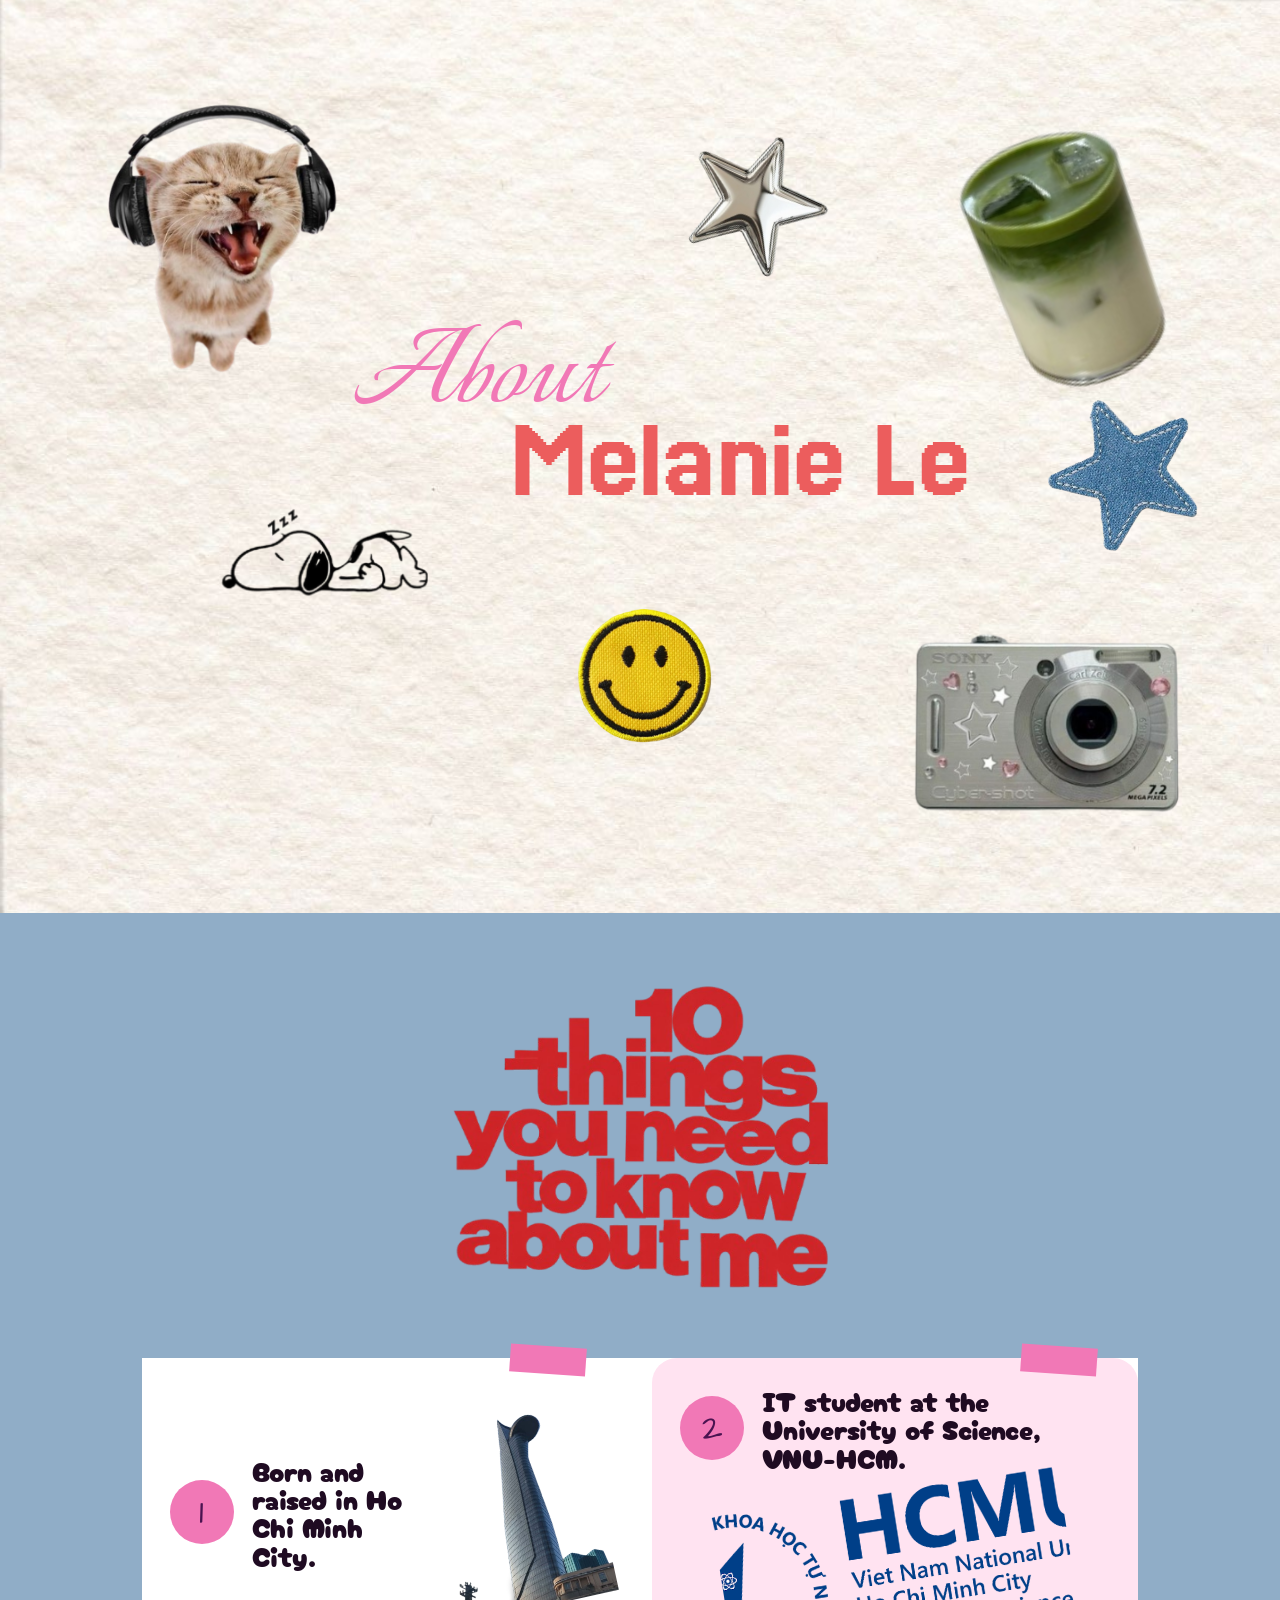
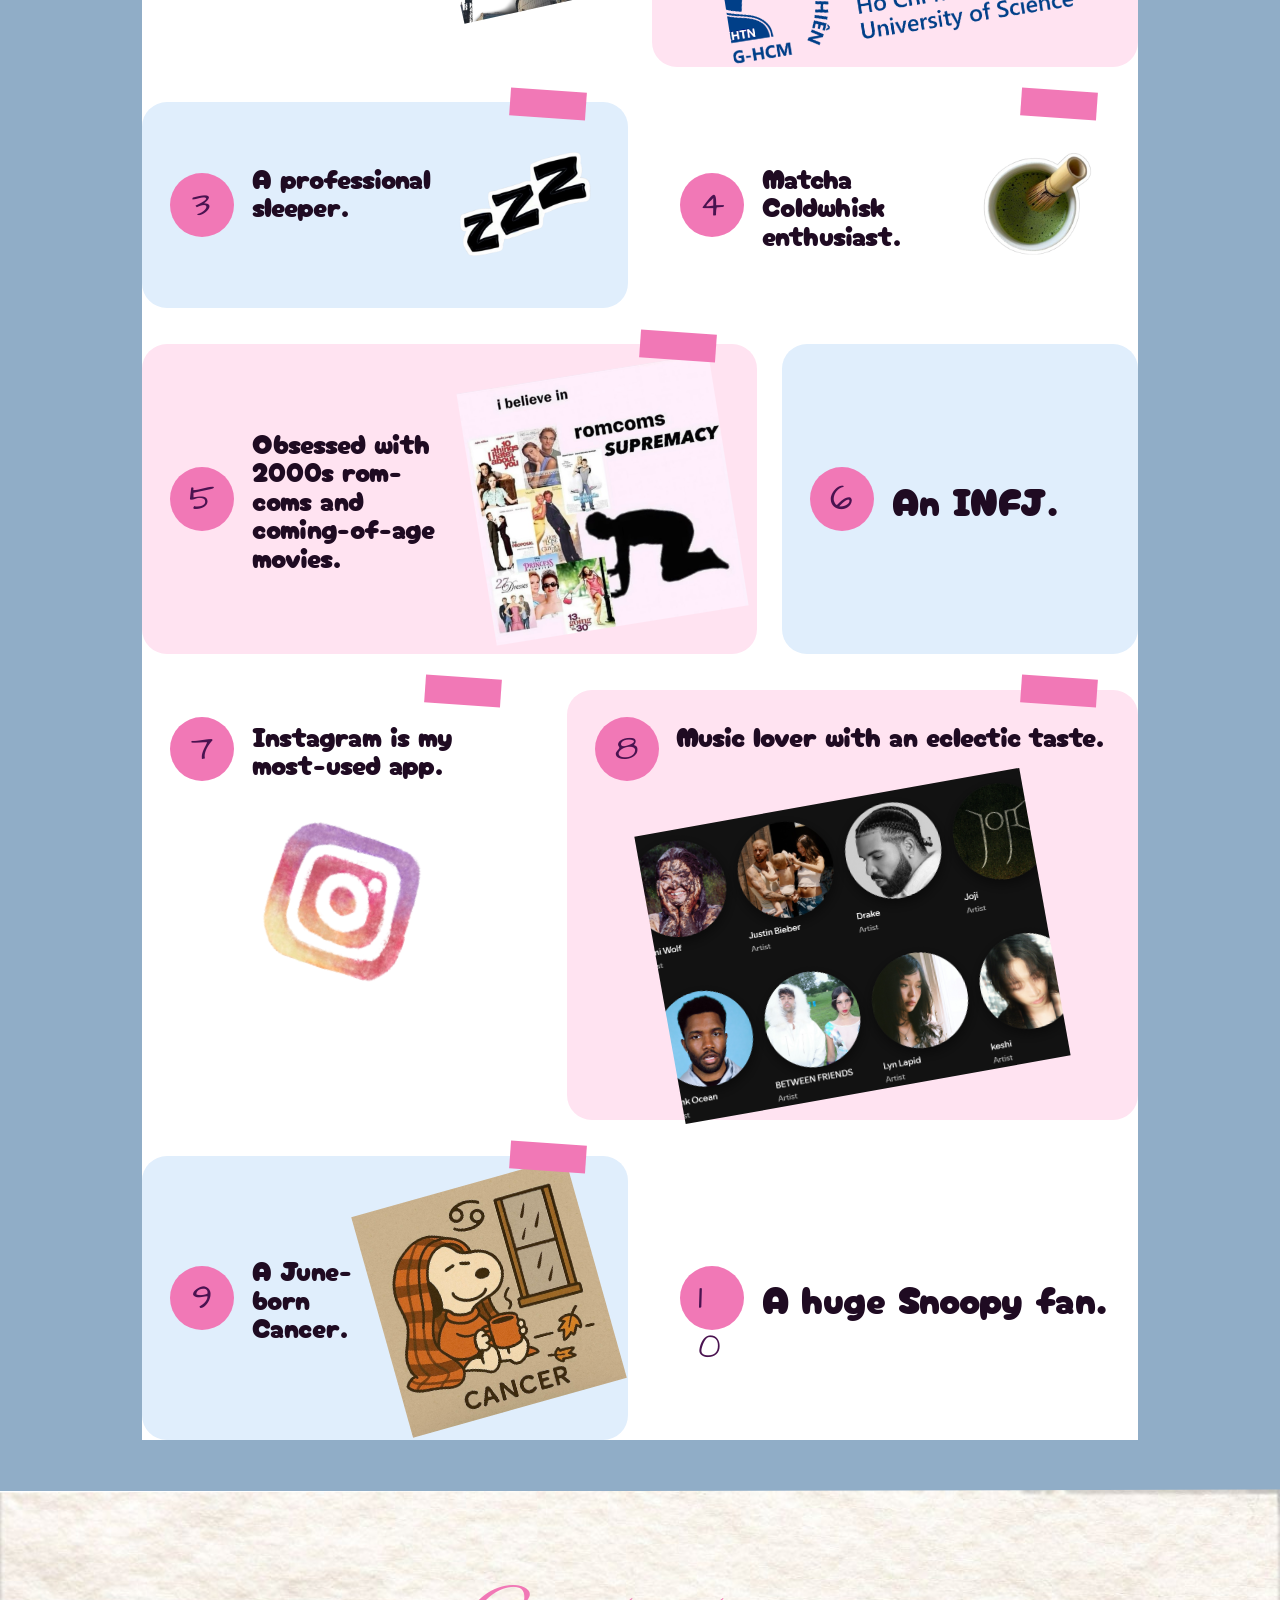
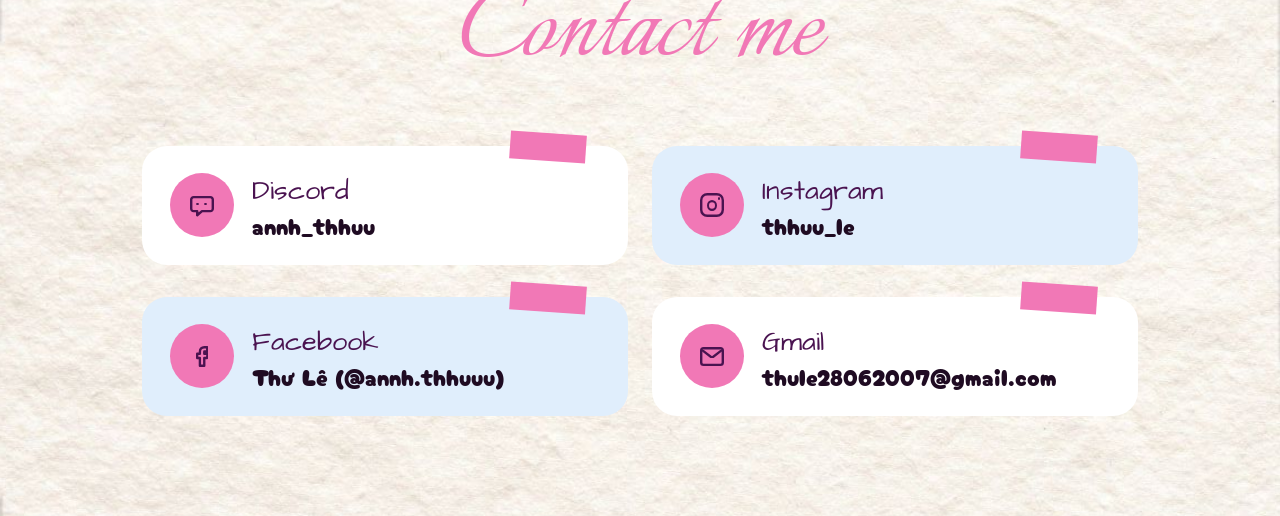
==== commit 8436fd0c: "add contact section" ====
--- a/index.html
+++ b/index.html
@@ -5,8 +5,6 @@
   <meta name="viewport" content="width=device-width, initial-scale=1">
   <meta name="description" content="University portfolio of Thư Lê, an IT student at the University of Science, VNU-HCM.">
   <title>Thư Lê — University Portfolio</title>
-  <link rel="preconnect" href="https://fonts.googleapis.com">
-  <link rel="preconnect" href="https://fonts.gstatic.com" crossorigin>
   <link rel="stylesheet" href="thu-le.css">
 </head>
 <body>
@@ -24,154 +22,154 @@
 <img class="pic" src="TLimages/image-7-2-50.png" width="242" height="242" alt="" style="--x:1145.0;--y:409.0;--w:242.41;--h:242.41;--r:-23.72deg">
 <img class="pic" src="TLimages/image-8-2-53.png" width="166" height="166" alt="" style="--x:642.0;--y:677.0;--w:166.0;--h:166.0;--r:0.0deg">
 <img class="pic" src="TLimages/image-9-3-56.png" width="271" height="481" alt="" style="--x:229.0;--y:392.0;--w:271.0;--h:481.0;--r:0.0deg">
-<div class="box" style="--x:0.0;--y:1027.0;--w:1440.0;--h:2436.0;--bg:#90ADC7"></div>
-<img class="pic" src="TLimages/title---10-things-you-need-to-know-about-me-5-7.png" width="440" height="375" alt="" style="--x:500.0;--y:1091.0;--w:440.0;--h:375.0;--r:0.0deg">
-<div class="box" style="--x:160.0;--y:1514.0;--w:1120.0;--h:1892.0;--bg:#FFFFFF"></div>
-<div class="box" style="--x:160.0;--y:1514.0;--w:1120.0;--h:347.0;--bg:#FFFFFF"></div>
-<div class="box" style="--x:160.0;--y:1514.0;--w:546.0;--h:347.0;--bg:#FFFFFF"></div>
-<div class="box" style="--x:191.0;--y:1651.5;--w:72.0;--h:72.0;--bg:#F178B6"></div>
+<div class="box" style="--x:0.0;--y:1027.0;--w:1440.0;--h:2436.0;--bg:#90ADC7;--br:0"></div>
+<img class="pic" src="TLimages/title---10-things-you-need-to-know-about-me-5-7.png" width="440" height="375" alt="10 things about me" style="--x:500.0;--y:1091.0;--w:440.0;--h:375.0;--r:0.0deg">
+<div class="box" style="--x:160.0;--y:1514.0;--w:1120.0;--h:1892.0;--bg:#FFFFFF;--br:0"></div>
+<div class="box" style="--x:160.0;--y:1514.0;--w:1120.0;--h:347.0;--bg:#FFFFFF;--br:0"></div>
+<div class="box" style="--x:160.0;--y:1514.0;--w:546.0;--h:347.0;--bg:#FFFFFF;--br:28.0"></div>
+<div class="box" style="--x:191.0;--y:1651.5;--w:72.0;--h:72.0;--bg:#F178B6;--br:36.0"></div>
 <div class="txt" style="--x:224.0;--y:1659.5;--w:6.0;--h:56.0;--fs:40.0;--lh:55.59;--color:#4A1350;--ff:'Architects Daughter', cursive;--align:left">1</div>
 <div class="txt" style="--x:283.0;--y:1623.5;--w:194.0;--h:128.0;--fs:32.0;--lh:32.0;--color:#1F0B22;--ff:'Cherry Bomb One', sans-serif;--align:left">Born and raised in Ho Chi Minh City.</div>
 
 <img class="pic" src="TLimages/image-18-47-153.png" width="178" height="217" alt="" style="--x:497.17;--y:1579.14;--w:177.67;--h:216.72;--r:-12.35deg">
 <div class="box" style="--x:574.19;--y:1500.0;--w:85.61;--h:31.8;--bg:#F178B6;--r:4.0deg"></div>
-<div class="box" style="--x:734.0;--y:1514.0;--w:546.0;--h:347.0;--bg:#FFE3F1"></div>
-
-<div class="box" style="--x:765.0;--y:1557.0;--w:72.0;--h:72.0;--bg:#F178B6"></div>
+<div class="box" style="--x:734.0;--y:1514.0;--w:546.0;--h:347.0;--bg:#FFE3F1;--br:28.0"></div>
+
+<div class="box" style="--x:765.0;--y:1557.0;--w:72.0;--h:72.0;--bg:#F178B6;--br:36.0"></div>
 <div class="txt" style="--x:789.5;--y:1565.0;--w:23.0;--h:56.0;--fs:40.0;--lh:55.59;--color:#4A1350;--ff:'Architects Daughter', cursive;--align:left">2</div>
 <div class="txt" style="--x:857.0;--y:1545.0;--w:392.0;--h:96.0;--fs:32.0;--lh:32.0;--color:#1F0B22;--ff:'Cherry Bomb One', sans-serif;--align:left">IT student at the University of Science, VNU-HCM.</div>
 
 <img class="pic" src="TLimages/image-3-44-81.png" width="393" height="169" alt="" style="--x:810.68;--y:1661.14;--w:392.63;--h:168.73;--r:-8.98deg">
 <div class="box" style="--x:1148.19;--y:1500.0;--w:85.61;--h:31.8;--bg:#F178B6;--r:4.0deg"></div>
-<div class="box" style="--x:160.0;--y:1901.0;--w:1120.0;--h:232.0;--bg:#FFFFFF"></div>
-<div class="box" style="--x:160.0;--y:1901.0;--w:546.0;--h:232.0;--bg:#E0EEFC"></div>
-<div class="box" style="--x:191.0;--y:1981.0;--w:72.0;--h:72.0;--bg:#F178B6"></div>
+<div class="box" style="--x:160.0;--y:1901.0;--w:1120.0;--h:232.0;--bg:#FFFFFF;--br:0"></div>
+<div class="box" style="--x:160.0;--y:1901.0;--w:546.0;--h:232.0;--bg:#E0EEFC;--br:28.0"></div>
+<div class="box" style="--x:191.0;--y:1981.0;--w:72.0;--h:72.0;--bg:#F178B6;--br:36.0"></div>
 <div class="txt" style="--x:216.5;--y:1989.0;--w:21.0;--h:56.0;--fs:40.0;--lh:55.59;--color:#4A1350;--ff:'Architects Daughter', cursive;--align:left">3</div>
 <div class="txt" style="--x:283.0;--y:1969.0;--w:202.0;--h:96.0;--fs:32.0;--lh:32.0;--color:#1F0B22;--ff:'Cherry Bomb One', sans-serif;--align:left">A professional sleeper.</div>
 
 <img class="pic" src="TLimages/image-17-47-117.png" width="170" height="170" alt="" style="--x:505.0;--y:1932.0;--w:170.0;--h:170.0;--r:0.0deg">
 <div class="box" style="--x:574.19;--y:1887.0;--w:85.61;--h:31.8;--bg:#F178B6;--r:4.0deg"></div>
-<div class="box" style="--x:734.0;--y:1901.0;--w:546.0;--h:232.0;--bg:#FFFFFF"></div>
-<div class="box" style="--x:765.0;--y:1981.0;--w:72.0;--h:72.0;--bg:#F178B6"></div>
+<div class="box" style="--x:734.0;--y:1901.0;--w:546.0;--h:232.0;--bg:#FFFFFF;--br:28.0"></div>
+<div class="box" style="--x:765.0;--y:1981.0;--w:72.0;--h:72.0;--bg:#F178B6;--br:36.0"></div>
 <div class="txt" style="--x:787.0;--y:1989.0;--w:28.0;--h:56.0;--fs:40.0;--lh:55.59;--color:#4A1350;--ff:'Architects Daughter', cursive;--align:left">4</div>
 <div class="txt" style="--x:857.0;--y:1969.0;--w:202.0;--h:96.0;--fs:32.0;--lh:32.0;--color:#1F0B22;--ff:'Cherry Bomb One', sans-serif;--align:left">Matcha Coldwhisk enthusiast.</div>
 
 <img class="pic" src="TLimages/image-19-47-226.png" width="170" height="170" alt="" style="--x:1079.0;--y:1932.0;--w:170.0;--h:170.0;--r:0.0deg">
 <div class="box" style="--x:1148.19;--y:1887.0;--w:85.61;--h:31.8;--bg:#F178B6;--r:4.0deg"></div>
-<div class="box" style="--x:160.0;--y:2173.0;--w:1120.0;--h:349.0;--bg:#FFFFFF"></div>
-<div class="box" style="--x:160.0;--y:2173.0;--w:692.0;--h:349.0;--bg:#FFE3F1"></div>
-<div class="box" style="--x:191.0;--y:2311.5;--w:72.0;--h:72.0;--bg:#F178B6"></div>
+<div class="box" style="--x:160.0;--y:2173.0;--w:1120.0;--h:349.0;--bg:#FFFFFF;--br:0"></div>
+<div class="box" style="--x:160.0;--y:2173.0;--w:692.0;--h:349.0;--bg:#FFE3F1;--br:28.0"></div>
+<div class="box" style="--x:191.0;--y:2311.5;--w:72.0;--h:72.0;--bg:#F178B6;--br:36.0"></div>
 <div class="txt" style="--x:212.5;--y:2319.5;--w:29.0;--h:56.0;--fs:40.0;--lh:55.59;--color:#4A1350;--ff:'Architects Daughter', cursive;--align:left">5</div>
 <div class="txt" style="--x:283.0;--y:2267.5;--w:231.0;--h:160.0;--fs:32.0;--lh:32.0;--color:#1F0B22;--ff:'Cherry Bomb One', sans-serif;--align:left">Obsessed with 2000s rom-coms and coming-of-age movies.</div>
 
 <img class="pic" src="TLimages/image-20-47-263.png" width="286" height="286" alt="" style="--x:534.29;--y:2204.29;--w:286.42;--h:286.42;--r:-9.11deg">
 <div class="box" style="--x:720.19;--y:2159.0;--w:85.61;--h:31.8;--bg:#F178B6;--r:4.0deg"></div>
-<div class="box" style="--x:880.0;--y:2173.0;--w:400.0;--h:349.0;--bg:#E0EEFC"></div>
-<div class="box" style="--x:911.0;--y:2311.5;--w:72.0;--h:72.0;--bg:#F178B6"></div>
+<div class="box" style="--x:880.0;--y:2173.0;--w:400.0;--h:349.0;--bg:#E0EEFC;--br:28.0"></div>
+<div class="box" style="--x:911.0;--y:2311.5;--w:72.0;--h:72.0;--bg:#F178B6;--br:36.0"></div>
 <div class="txt" style="--x:934.0;--y:2319.5;--w:26.0;--h:56.0;--fs:40.0;--lh:55.59;--color:#4A1350;--ff:'Architects Daughter', cursive;--align:left">6</div>
 <div class="txt" style="--x:1003.0;--y:2325.5;--w:246.0;--h:44.0;--fs:44.0;--lh:44.0;--color:#1F0B22;--ff:'Cherry Bomb One', sans-serif;--align:left">An INFJ.</div>
-<div class="box" style="--x:160.0;--y:2562.0;--w:1120.0;--h:484.0;--bg:#FFFFFF"></div>
-<div class="box" style="--x:160.0;--y:2562.0;--w:450.0;--h:484.0;--bg:#FFFFFF"></div>
-
-<div class="box" style="--x:191.0;--y:2593.0;--w:72.0;--h:72.0;--bg:#F178B6"></div>
+<div class="box" style="--x:160.0;--y:2562.0;--w:1120.0;--h:484.0;--bg:#FFFFFF;--br:0"></div>
+<div class="box" style="--x:160.0;--y:2562.0;--w:450.0;--h:484.0;--bg:#FFFFFF;--br:28.0"></div>
+
+<div class="box" style="--x:191.0;--y:2593.0;--w:72.0;--h:72.0;--bg:#F178B6;--br:36.0"></div>
 <div class="txt" style="--x:214.5;--y:2601.0;--w:25.0;--h:56.0;--fs:40.0;--lh:55.59;--color:#4A1350;--ff:'Architects Daughter', cursive;--align:left">7</div>
 <div class="txt" style="--x:283.0;--y:2597.0;--w:296.0;--h:64.0;--fs:32.0;--lh:32.0;--color:#1F0B22;--ff:'Cherry Bomb One', sans-serif;--align:left">Instagram is my most-used app.</div>
 
 <img class="pic" src="TLimages/image-21-47-304.png" width="229" height="229" alt="" style="--x:270.54;--y:2685.04;--w:228.92;--h:228.92;--r:19.06deg">
 <div class="box" style="--x:478.19;--y:2548.0;--w:85.61;--h:31.8;--bg:#F178B6;--r:4.0deg"></div>
-<div class="box" style="--x:638.0;--y:2562.0;--w:642.0;--h:484.0;--bg:#FFE3F1"></div>
-
-<div class="box" style="--x:669.0;--y:2593.0;--w:72.0;--h:72.0;--bg:#F178B6"></div>
+<div class="box" style="--x:638.0;--y:2562.0;--w:642.0;--h:484.0;--bg:#FFE3F1;--br:28.0"></div>
+
+<div class="box" style="--x:669.0;--y:2593.0;--w:72.0;--h:72.0;--bg:#F178B6;--br:36.0"></div>
 <div class="txt" style="--x:692.0;--y:2601.0;--w:26.0;--h:56.0;--fs:40.0;--lh:55.59;--color:#4A1350;--ff:'Architects Daughter', cursive;--align:left">8</div>
 <div class="txt" style="--x:761.0;--y:2597.0;--w:488.0;--h:64.0;--fs:32.0;--lh:32.0;--color:#1F0B22;--ff:'Cherry Bomb One', sans-serif;--align:left">Music lover with an eclectic taste.</div>
 
 <img class="pic" src="TLimages/image-22-49-341.png" width="440" height="329" alt="" style="--x:739.01;--y:2685.48;--w:439.98;--h:329.04;--r:-10.13deg">
 <div class="box" style="--x:1148.19;--y:2548.0;--w:85.61;--h:31.8;--bg:#F178B6;--r:4.0deg"></div>
-<div class="box" style="--x:160.0;--y:3086.0;--w:1120.0;--h:320.0;--bg:#FFFFFF"></div>
-<div class="box" style="--x:160.0;--y:3086.0;--w:546.0;--h:320.0;--bg:#E0EEFC"></div>
-<div class="box" style="--x:191.0;--y:3210.0;--w:72.0;--h:72.0;--bg:#F178B6"></div>
+<div class="box" style="--x:160.0;--y:3086.0;--w:1120.0;--h:320.0;--bg:#FFFFFF;--br:0"></div>
+<div class="box" style="--x:160.0;--y:3086.0;--w:546.0;--h:320.0;--bg:#E0EEFC;--br:28.0"></div>
+<div class="box" style="--x:191.0;--y:3210.0;--w:72.0;--h:72.0;--bg:#F178B6;--br:36.0"></div>
 <div class="txt" style="--x:215.5;--y:3218.0;--w:23.0;--h:56.0;--fs:40.0;--lh:55.59;--color:#4A1350;--ff:'Architects Daughter', cursive;--align:left">9</div>
 <div class="txt" style="--x:283.0;--y:3198.0;--w:122.0;--h:96.0;--fs:32.0;--lh:32.0;--color:#1F0B22;--ff:'Cherry Bomb One', sans-serif;--align:left">A June-born Cancer.</div>
 
 <img class="pic" src="TLimages/2aad8738601c6f607a583c31814a8352-1-49-343.png" width="250" height="257" alt="" style="--x:425.18;--y:3117.31;--w:249.64;--h:257.38;--r:-15.68deg">
 <div class="box" style="--x:574.19;--y:3072.0;--w:85.61;--h:31.8;--bg:#F178B6;--r:4.0deg"></div>
-<div class="box" style="--x:734.0;--y:3086.0;--w:546.0;--h:320.0;--bg:#FFFFFF"></div>
-<div class="box" style="--x:765.0;--y:3210.0;--w:72.0;--h:72.0;--bg:#F178B6"></div>
+<div class="box" style="--x:734.0;--y:3086.0;--w:546.0;--h:320.0;--bg:#FFFFFF;--br:28.0"></div>
+<div class="box" style="--x:765.0;--y:3210.0;--w:72.0;--h:72.0;--bg:#F178B6;--br:36.0"></div>
 <div class="txt" style="--x:785.5;--y:3218.0;--w:31.0;--h:56.0;--fs:40.0;--lh:55.59;--color:#4A1350;--ff:'Architects Daughter', cursive;--align:left">10</div>
 <div class="txt" style="--x:857.0;--y:3224.0;--w:392.0;--h:44.0;--fs:44.0;--lh:44.0;--color:#1F0B22;--ff:'Cherry Bomb One', sans-serif;--align:left">A huge Snoopy fan.</div>
-<div class="box" style="--x:0.0;--y:1041.0;--w:1440.0;--h:2436.0;--bg:#90ADC7"></div>
-<img class="pic" src="TLimages/title---10-things-you-need-to-know-about-me-5-7.png" width="440" height="375" alt="" style="--x:500.0;--y:1105.0;--w:440.0;--h:375.0;--r:0.0deg">
-<div class="box" style="--x:160.0;--y:1528.0;--w:1120.0;--h:1892.0;--bg:#FFFFFF"></div>
-<div class="box" style="--x:160.0;--y:1528.0;--w:1120.0;--h:347.0;--bg:#FFFFFF"></div>
-<div class="box" style="--x:160.0;--y:1528.0;--w:546.0;--h:347.0;--bg:#FFFFFF"></div>
-<div class="box" style="--x:191.0;--y:1665.5;--w:72.0;--h:72.0;--bg:#F178B6"></div>
+<div class="box" style="--x:0.0;--y:1041.0;--w:1440.0;--h:2436.0;--bg:#90ADC7;--br:0"></div>
+<img class="pic" src="TLimages/title---10-things-you-need-to-know-about-me-5-7.png" width="440" height="375" alt="10 things about me" style="--x:500.0;--y:1105.0;--w:440.0;--h:375.0;--r:0.0deg">
+<div class="box" style="--x:160.0;--y:1528.0;--w:1120.0;--h:1892.0;--bg:#FFFFFF;--br:0"></div>
+<div class="box" style="--x:160.0;--y:1528.0;--w:1120.0;--h:347.0;--bg:#FFFFFF;--br:0"></div>
+<div class="box" style="--x:160.0;--y:1528.0;--w:546.0;--h:347.0;--bg:#FFFFFF;--br:28.0"></div>
+<div class="box" style="--x:191.0;--y:1665.5;--w:72.0;--h:72.0;--bg:#F178B6;--br:36.0"></div>
 <div class="txt" style="--x:224.0;--y:1673.5;--w:6.0;--h:56.0;--fs:40.0;--lh:55.59;--color:#4A1350;--ff:'Architects Daughter', cursive;--align:left">1</div>
 <div class="txt" style="--x:283.0;--y:1637.5;--w:194.0;--h:128.0;--fs:32.0;--lh:32.0;--color:#1F0B22;--ff:'Cherry Bomb One', sans-serif;--align:left">Born and raised in Ho Chi Minh City.</div>
 
 <img class="pic" src="TLimages/image-18-47-153.png" width="178" height="217" alt="" style="--x:497.17;--y:1593.14;--w:177.67;--h:216.72;--r:-12.35deg">
 <div class="box" style="--x:574.19;--y:1514.0;--w:85.61;--h:31.8;--bg:#F178B6;--r:4.0deg"></div>
-<div class="box" style="--x:734.0;--y:1528.0;--w:546.0;--h:347.0;--bg:#FFE3F1"></div>
-
-<div class="box" style="--x:765.0;--y:1571.0;--w:72.0;--h:72.0;--bg:#F178B6"></div>
+<div class="box" style="--x:734.0;--y:1528.0;--w:546.0;--h:347.0;--bg:#FFE3F1;--br:28.0"></div>
+
+<div class="box" style="--x:765.0;--y:1571.0;--w:72.0;--h:72.0;--bg:#F178B6;--br:36.0"></div>
 <div class="txt" style="--x:789.5;--y:1579.0;--w:23.0;--h:56.0;--fs:40.0;--lh:55.59;--color:#4A1350;--ff:'Architects Daughter', cursive;--align:left">2</div>
 <div class="txt" style="--x:857.0;--y:1559.0;--w:392.0;--h:96.0;--fs:32.0;--lh:32.0;--color:#1F0B22;--ff:'Cherry Bomb One', sans-serif;--align:left">IT student at the University of Science, VNU-HCM.</div>
 
 <img class="pic" src="TLimages/image-3-44-81.png" width="393" height="169" alt="" style="--x:810.68;--y:1675.14;--w:392.63;--h:168.73;--r:-8.98deg">
 <div class="box" style="--x:1148.19;--y:1514.0;--w:85.61;--h:31.8;--bg:#F178B6;--r:4.0deg"></div>
-<div class="box" style="--x:160.0;--y:1915.0;--w:1120.0;--h:232.0;--bg:#FFFFFF"></div>
-<div class="box" style="--x:160.0;--y:1915.0;--w:546.0;--h:232.0;--bg:#E0EEFC"></div>
-<div class="box" style="--x:191.0;--y:1995.0;--w:72.0;--h:72.0;--bg:#F178B6"></div>
+<div class="box" style="--x:160.0;--y:1915.0;--w:1120.0;--h:232.0;--bg:#FFFFFF;--br:0"></div>
+<div class="box" style="--x:160.0;--y:1915.0;--w:546.0;--h:232.0;--bg:#E0EEFC;--br:28.0"></div>
+<div class="box" style="--x:191.0;--y:1995.0;--w:72.0;--h:72.0;--bg:#F178B6;--br:36.0"></div>
 <div class="txt" style="--x:216.5;--y:2003.0;--w:21.0;--h:56.0;--fs:40.0;--lh:55.59;--color:#4A1350;--ff:'Architects Daughter', cursive;--align:left">3</div>
 <div class="txt" style="--x:283.0;--y:1983.0;--w:202.0;--h:96.0;--fs:32.0;--lh:32.0;--color:#1F0B22;--ff:'Cherry Bomb One', sans-serif;--align:left">A professional sleeper.</div>
 
 <img class="pic" src="TLimages/image-17-47-117.png" width="170" height="170" alt="" style="--x:505.0;--y:1946.0;--w:170.0;--h:170.0;--r:0.0deg">
 <div class="box" style="--x:574.19;--y:1901.0;--w:85.61;--h:31.8;--bg:#F178B6;--r:4.0deg"></div>
-<div class="box" style="--x:734.0;--y:1915.0;--w:546.0;--h:232.0;--bg:#FFFFFF"></div>
-<div class="box" style="--x:765.0;--y:1995.0;--w:72.0;--h:72.0;--bg:#F178B6"></div>
+<div class="box" style="--x:734.0;--y:1915.0;--w:546.0;--h:232.0;--bg:#FFFFFF;--br:28.0"></div>
+<div class="box" style="--x:765.0;--y:1995.0;--w:72.0;--h:72.0;--bg:#F178B6;--br:36.0"></div>
 <div class="txt" style="--x:787.0;--y:2003.0;--w:28.0;--h:56.0;--fs:40.0;--lh:55.59;--color:#4A1350;--ff:'Architects Daughter', cursive;--align:left">4</div>
 <div class="txt" style="--x:857.0;--y:1983.0;--w:202.0;--h:96.0;--fs:32.0;--lh:32.0;--color:#1F0B22;--ff:'Cherry Bomb One', sans-serif;--align:left">Matcha Coldwhisk enthusiast.</div>
 
 <img class="pic" src="TLimages/image-19-47-226.png" width="170" height="170" alt="" style="--x:1079.0;--y:1946.0;--w:170.0;--h:170.0;--r:0.0deg">
 <div class="box" style="--x:1148.19;--y:1901.0;--w:85.61;--h:31.8;--bg:#F178B6;--r:4.0deg"></div>
-<div class="box" style="--x:160.0;--y:2187.0;--w:1120.0;--h:349.0;--bg:#FFFFFF"></div>
-<div class="box" style="--x:160.0;--y:2187.0;--w:692.0;--h:349.0;--bg:#FFE3F1"></div>
-<div class="box" style="--x:191.0;--y:2325.5;--w:72.0;--h:72.0;--bg:#F178B6"></div>
+<div class="box" style="--x:160.0;--y:2187.0;--w:1120.0;--h:349.0;--bg:#FFFFFF;--br:0"></div>
+<div class="box" style="--x:160.0;--y:2187.0;--w:692.0;--h:349.0;--bg:#FFE3F1;--br:28.0"></div>
+<div class="box" style="--x:191.0;--y:2325.5;--w:72.0;--h:72.0;--bg:#F178B6;--br:36.0"></div>
 <div class="txt" style="--x:212.5;--y:2333.5;--w:29.0;--h:56.0;--fs:40.0;--lh:55.59;--color:#4A1350;--ff:'Architects Daughter', cursive;--align:left">5</div>
 <div class="txt" style="--x:283.0;--y:2281.5;--w:231.0;--h:160.0;--fs:32.0;--lh:32.0;--color:#1F0B22;--ff:'Cherry Bomb One', sans-serif;--align:left">Obsessed with 2000s rom-coms and coming-of-age movies.</div>
 
 <img class="pic" src="TLimages/image-20-47-263.png" width="286" height="286" alt="" style="--x:534.29;--y:2218.29;--w:286.42;--h:286.42;--r:-9.11deg">
 <div class="box" style="--x:720.19;--y:2173.0;--w:85.61;--h:31.8;--bg:#F178B6;--r:4.0deg"></div>
-<div class="box" style="--x:880.0;--y:2187.0;--w:400.0;--h:349.0;--bg:#E0EEFC"></div>
-<div class="box" style="--x:911.0;--y:2325.5;--w:72.0;--h:72.0;--bg:#F178B6"></div>
+<div class="box" style="--x:880.0;--y:2187.0;--w:400.0;--h:349.0;--bg:#E0EEFC;--br:28.0"></div>
+<div class="box" style="--x:911.0;--y:2325.5;--w:72.0;--h:72.0;--bg:#F178B6;--br:36.0"></div>
 <div class="txt" style="--x:934.0;--y:2333.5;--w:26.0;--h:56.0;--fs:40.0;--lh:55.59;--color:#4A1350;--ff:'Architects Daughter', cursive;--align:left">6</div>
 <div class="txt" style="--x:1003.0;--y:2339.5;--w:246.0;--h:44.0;--fs:44.0;--lh:44.0;--color:#1F0B22;--ff:'Cherry Bomb One', sans-serif;--align:left">An INFJ.</div>
-<div class="box" style="--x:160.0;--y:2576.0;--w:1120.0;--h:484.0;--bg:#FFFFFF"></div>
-<div class="box" style="--x:160.0;--y:2576.0;--w:450.0;--h:484.0;--bg:#FFFFFF"></div>
-
-<div class="box" style="--x:191.0;--y:2607.0;--w:72.0;--h:72.0;--bg:#F178B6"></div>
+<div class="box" style="--x:160.0;--y:2576.0;--w:1120.0;--h:484.0;--bg:#FFFFFF;--br:0"></div>
+<div class="box" style="--x:160.0;--y:2576.0;--w:450.0;--h:484.0;--bg:#FFFFFF;--br:28.0"></div>
+
+<div class="box" style="--x:191.0;--y:2607.0;--w:72.0;--h:72.0;--bg:#F178B6;--br:36.0"></div>
 <div class="txt" style="--x:214.5;--y:2615.0;--w:25.0;--h:56.0;--fs:40.0;--lh:55.59;--color:#4A1350;--ff:'Architects Daughter', cursive;--align:left">7</div>
 <div class="txt" style="--x:283.0;--y:2611.0;--w:296.0;--h:64.0;--fs:32.0;--lh:32.0;--color:#1F0B22;--ff:'Cherry Bomb One', sans-serif;--align:left">Instagram is my most-used app.</div>
 
 <img class="pic" src="TLimages/image-21-47-304.png" width="229" height="229" alt="" style="--x:270.54;--y:2699.04;--w:228.92;--h:228.92;--r:19.06deg">
 <div class="box" style="--x:478.19;--y:2562.0;--w:85.61;--h:31.8;--bg:#F178B6;--r:4.0deg"></div>
-<div class="box" style="--x:638.0;--y:2576.0;--w:642.0;--h:484.0;--bg:#FFE3F1"></div>
-
-<div class="box" style="--x:669.0;--y:2607.0;--w:72.0;--h:72.0;--bg:#F178B6"></div>
+<div class="box" style="--x:638.0;--y:2576.0;--w:642.0;--h:484.0;--bg:#FFE3F1;--br:28.0"></div>
+
+<div class="box" style="--x:669.0;--y:2607.0;--w:72.0;--h:72.0;--bg:#F178B6;--br:36.0"></div>
 <div class="txt" style="--x:692.0;--y:2615.0;--w:26.0;--h:56.0;--fs:40.0;--lh:55.59;--color:#4A1350;--ff:'Architects Daughter', cursive;--align:left">8</div>
 <div class="txt" style="--x:761.0;--y:2611.0;--w:488.0;--h:64.0;--fs:32.0;--lh:32.0;--color:#1F0B22;--ff:'Cherry Bomb One', sans-serif;--align:left">Music lover with an eclectic taste.</div>
 
 <img class="pic" src="TLimages/image-22-49-341.png" width="440" height="329" alt="" style="--x:739.01;--y:2699.48;--w:439.98;--h:329.04;--r:-10.13deg">
 <div class="box" style="--x:1148.19;--y:2562.0;--w:85.61;--h:31.8;--bg:#F178B6;--r:4.0deg"></div>
-<div class="box" style="--x:160.0;--y:3100.0;--w:1120.0;--h:320.0;--bg:#FFFFFF"></div>
-<div class="box" style="--x:160.0;--y:3100.0;--w:546.0;--h:320.0;--bg:#E0EEFC"></div>
-<div class="box" style="--x:191.0;--y:3224.0;--w:72.0;--h:72.0;--bg:#F178B6"></div>
+<div class="box" style="--x:160.0;--y:3100.0;--w:1120.0;--h:320.0;--bg:#FFFFFF;--br:0"></div>
+<div class="box" style="--x:160.0;--y:3100.0;--w:546.0;--h:320.0;--bg:#E0EEFC;--br:28.0"></div>
+<div class="box" style="--x:191.0;--y:3224.0;--w:72.0;--h:72.0;--bg:#F178B6;--br:36.0"></div>
 <div class="txt" style="--x:215.5;--y:3232.0;--w:23.0;--h:56.0;--fs:40.0;--lh:55.59;--color:#4A1350;--ff:'Architects Daughter', cursive;--align:left">9</div>
 <div class="txt" style="--x:283.0;--y:3212.0;--w:122.0;--h:96.0;--fs:32.0;--lh:32.0;--color:#1F0B22;--ff:'Cherry Bomb One', sans-serif;--align:left">A June-born Cancer.</div>
 
 <img class="pic" src="TLimages/2aad8738601c6f607a583c31814a8352-1-49-343.png" width="250" height="257" alt="" style="--x:425.18;--y:3131.31;--w:249.64;--h:257.38;--r:-15.68deg">
 <div class="box" style="--x:574.19;--y:3086.0;--w:85.61;--h:31.8;--bg:#F178B6;--r:4.0deg"></div>
-<div class="box" style="--x:734.0;--y:3100.0;--w:546.0;--h:320.0;--bg:#FFFFFF"></div>
-<div class="box" style="--x:765.0;--y:3224.0;--w:72.0;--h:72.0;--bg:#F178B6"></div>
+<div class="box" style="--x:734.0;--y:3100.0;--w:546.0;--h:320.0;--bg:#FFFFFF;--br:28.0"></div>
+<div class="box" style="--x:765.0;--y:3224.0;--w:72.0;--h:72.0;--bg:#F178B6;--br:36.0"></div>
 <div class="txt" style="--x:785.5;--y:3232.0;--w:31.0;--h:56.0;--fs:40.0;--lh:55.59;--color:#4A1350;--ff:'Architects Daughter', cursive;--align:left">10</div>
 <div class="txt" style="--x:857.0;--y:3238.0;--w:392.0;--h:44.0;--fs:44.0;--lh:44.0;--color:#1F0B22;--ff:'Cherry Bomb One', sans-serif;--align:left">A huge Snoopy fan.</div>
 
@@ -179,8 +177,8 @@
 <div class="txt" style="--x:514.0;--y:3549.0;--w:412.0;--h:175.0;--fs:140.0;--lh:175.0;--color:#F178B6;--ff:'Italianno', cursive;--align:center">Contact me</div>
 
 
-<div class="box" style="--x:160.0;--y:3764.0;--w:546.0;--h:134.0;--bg:#FFFFFF"></div>
-<div class="box" style="--x:191.0;--y:3795.0;--w:72.0;--h:72.0;--bg:#F178B6"></div>
+<div class="box" style="--x:160.0;--y:3764.0;--w:546.0;--h:134.0;--bg:#FFFFFF;--br:28.0"></div>
+<div class="box" style="--x:191.0;--y:3795.0;--w:72.0;--h:72.0;--bg:#F178B6;--br:36.0"></div>
 
 <img class="pic" src="TLimages/icons/54-9.svg" width="27" height="23" alt="" style="--x:213.5;--y:3820.5;--w:27.0;--h:23.25;">
 <img class="pic" src="TLimages/icons/54-10.svg" width="3" height="3" alt="" style="--x:221.0;--y:3828.0;--w:3.0;--h:3.0;">
@@ -189,8 +187,8 @@
 <div class="txt" style="--x:283.0;--y:3795.0;--w:392.0;--h:42.0;--fs:30.0;--lh:41.69;--color:#4A1350;--ff:'Architects Daughter', cursive;--align:left">Discord</div>
 <div class="txt" style="--x:283.0;--y:3841.0;--w:392.0;--h:26.0;--fs:26.0;--lh:26.0;--color:#1F0B22;--ff:'Cherry Bomb One', sans-serif;--align:left">annh_thhuu</div>
 <div class="box" style="--x:574.19;--y:3750.0;--w:85.61;--h:31.8;--bg:#F178B6;--r:4.0deg"></div>
-<div class="box" style="--x:734.0;--y:3764.0;--w:546.0;--h:134.0;--bg:#E0EEFC"></div>
-<div class="box" style="--x:765.0;--y:3795.0;--w:72.0;--h:72.0;--bg:#F178B6"></div>
+<div class="box" style="--x:734.0;--y:3764.0;--w:546.0;--h:134.0;--bg:#E0EEFC;--br:28.0"></div>
+<div class="box" style="--x:765.0;--y:3795.0;--w:72.0;--h:72.0;--bg:#F178B6;--br:36.0"></div>
 
 <img class="pic" src="TLimages/icons/54-19.svg" width="27" height="27" alt="" style="--x:787.5;--y:3817.5;--w:27.0;--h:27.0;">
 <img class="pic" src="TLimages/icons/54-20.svg" width="12" height="12" alt="" style="--x:795.0;--y:3825.0;--w:12.0;--h:12.0;">
@@ -200,16 +198,16 @@
 <div class="txt" style="--x:857.0;--y:3841.0;--w:392.0;--h:26.0;--fs:26.0;--lh:26.0;--color:#1F0B22;--ff:'Cherry Bomb One', sans-serif;--align:left">thhuu_le</div>
 <div class="box" style="--x:1148.19;--y:3750.0;--w:85.61;--h:31.8;--bg:#F178B6;--r:4.0deg"></div>
 
-<div class="box" style="--x:160.0;--y:3934.0;--w:546.0;--h:134.0;--bg:#E0EEFC"></div>
-<div class="box" style="--x:191.0;--y:3965.0;--w:72.0;--h:72.0;--bg:#F178B6"></div>
+<div class="box" style="--x:160.0;--y:3934.0;--w:546.0;--h:134.0;--bg:#E0EEFC;--br:28.0"></div>
+<div class="box" style="--x:191.0;--y:3965.0;--w:72.0;--h:72.0;--bg:#F178B6;--br:36.0"></div>
 
 <img class="pic" src="TLimages/icons/54-30.svg" width="13" height="23" alt="" style="--x:221.0;--y:3989.75;--w:13.2;--h:23.25;">
 
 <div class="txt" style="--x:283.0;--y:3965.0;--w:392.0;--h:42.0;--fs:30.0;--lh:41.69;--color:#4A1350;--ff:'Architects Daughter', cursive;--align:left">Facebook</div>
 <div class="txt" style="--x:283.0;--y:4011.0;--w:392.0;--h:26.0;--fs:26.0;--lh:26.0;--color:#1F0B22;--ff:'Cherry Bomb One', sans-serif;--align:left">Thư Lê (@annh.thhuuu)</div>
 <div class="box" style="--x:574.19;--y:3920.0;--w:85.61;--h:31.8;--bg:#F178B6;--r:4.0deg"></div>
-<div class="box" style="--x:734.0;--y:3934.0;--w:546.0;--h:134.0;--bg:#FFFFFF"></div>
-<div class="box" style="--x:765.0;--y:3965.0;--w:72.0;--h:72.0;--bg:#F178B6"></div>
+<div class="box" style="--x:734.0;--y:3934.0;--w:546.0;--h:134.0;--bg:#FFFFFF;--br:28.0"></div>
+<div class="box" style="--x:765.0;--y:3965.0;--w:72.0;--h:72.0;--bg:#F178B6;--br:36.0"></div>
 
 <img class="pic" src="TLimages/icons/54-38.svg" width="27" height="21" alt="" style="--x:787.5;--y:3990.5;--w:27.0;--h:21.0;">
 <img class="pic" src="TLimages/icons/54-39.svg" width="26" height="10" alt="" style="--x:788.25;--y:3993.5;--w:25.5;--h:9.75;">
--- a/thu-le.css
+++ b/thu-le.css
@@ -1,4 +1,7 @@
-@import url("https://fonts.googleapis.com/css2?family=Architects+Daughter&family=Cherry+Bomb+One&family=Italianno&family=Jersey+25&display=swap");
+@font-face { font-family: 'Architects Daughter'; src: url('fonts/ArchitectsDaughter.ttf') format('truetype'); font-display: swap; }
+@font-face { font-family: 'Cherry Bomb One'; src: url('fonts/CherryBombOne.ttf') format('truetype'); font-display: swap; }
+@font-face { font-family: 'Italianno'; src: url('fonts/Italianno.ttf') format('truetype'); font-display: swap; }
+@font-face { font-family: 'Jersey 25'; src: url('fonts/Jersey25.ttf') format('truetype'); font-display: swap; }
 
 :root { --u: 0.0694444cqw; }
 * { box-sizing: border-box; margin: 0; padding: 0; }
@@ -15,7 +18,7 @@
   overflow: hidden;
 }
 .box, .txt, .pic, .bgwrap { position: absolute; left: calc(var(--x)*var(--u)); top: calc(var(--y)*var(--u)); width: calc(var(--w)*var(--u)); height: calc(var(--h)*var(--u)); }
-.box { background: var(--bg); transform: rotate(var(--r,0deg)); }
+.box { background: var(--bg); border-radius: calc(var(--br,0)*var(--u)); transform: rotate(var(--r,0deg)); }
 .pic { display: block; object-fit: cover; transform: rotate(var(--r,0deg)); }
 .txt {
   font-family: var(--ff); font-size: calc(var(--fs)*var(--u)); line-height: calc(var(--lh)*var(--u));
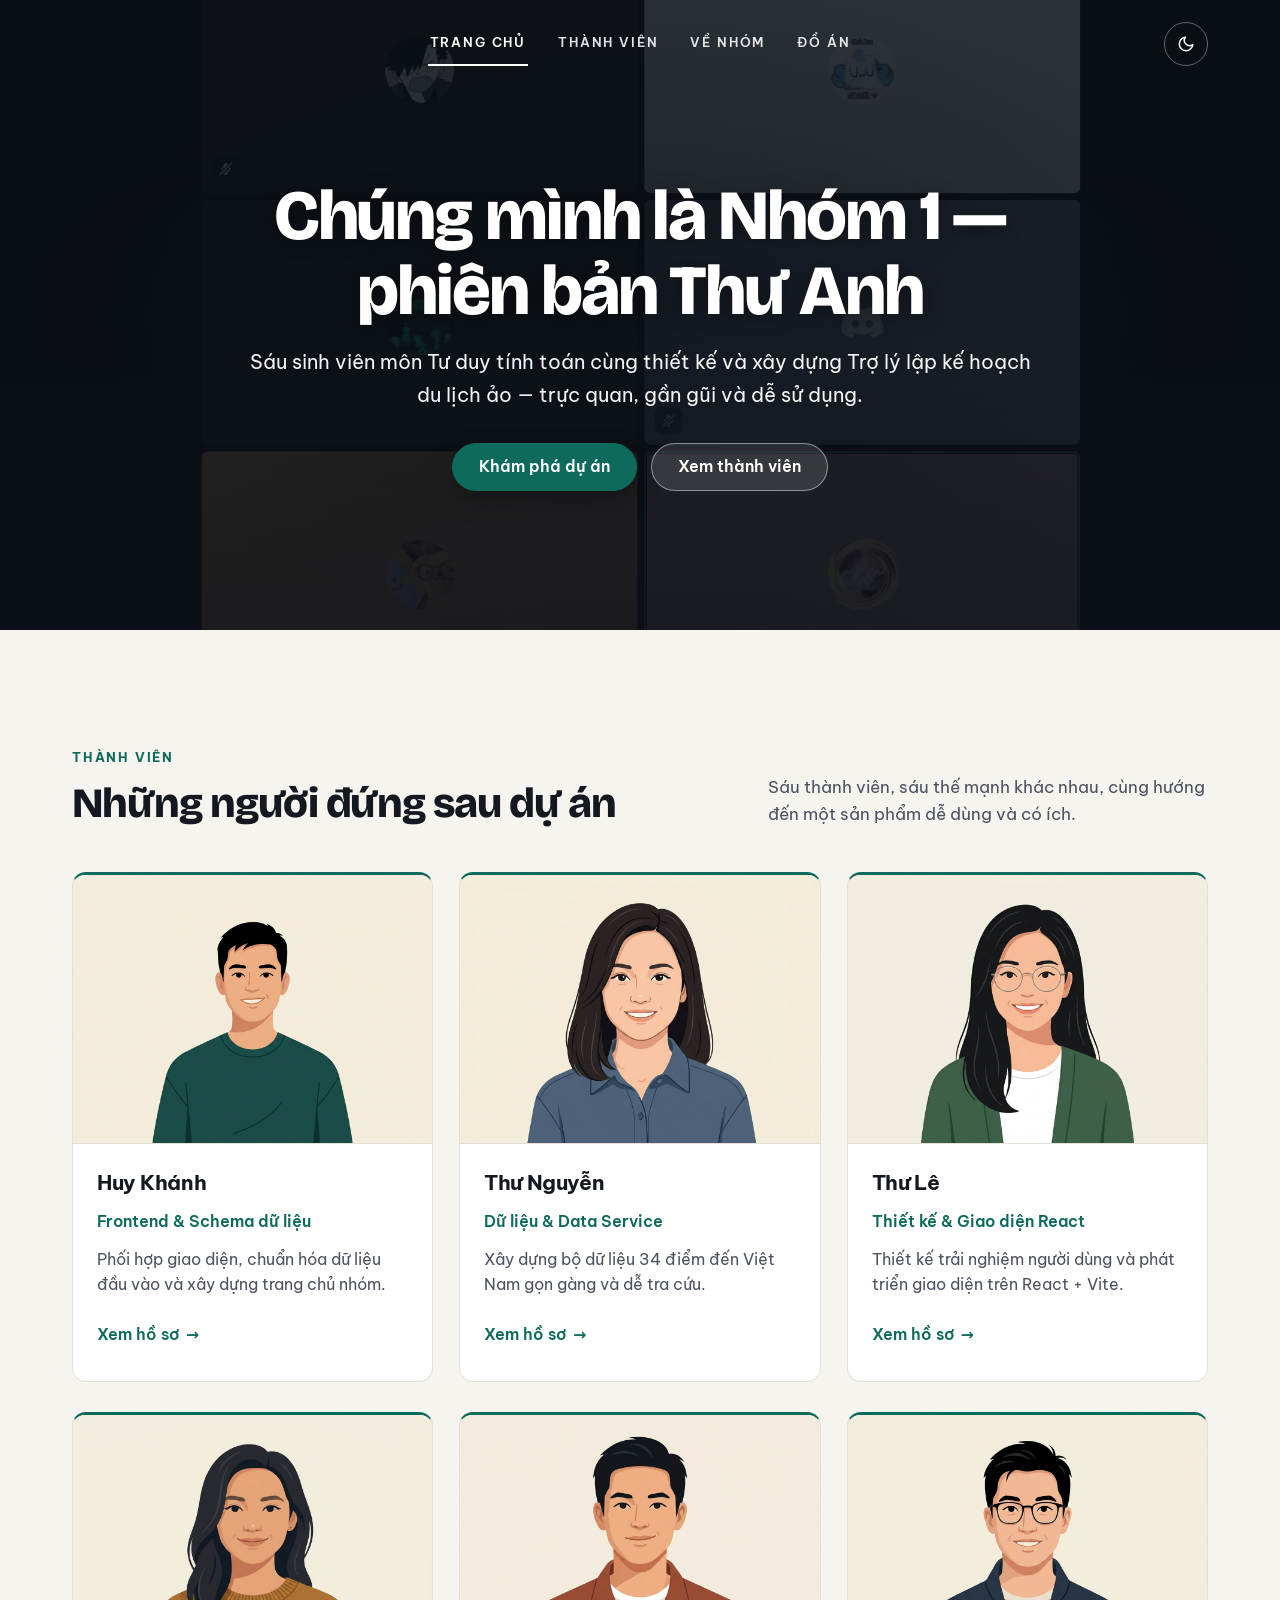
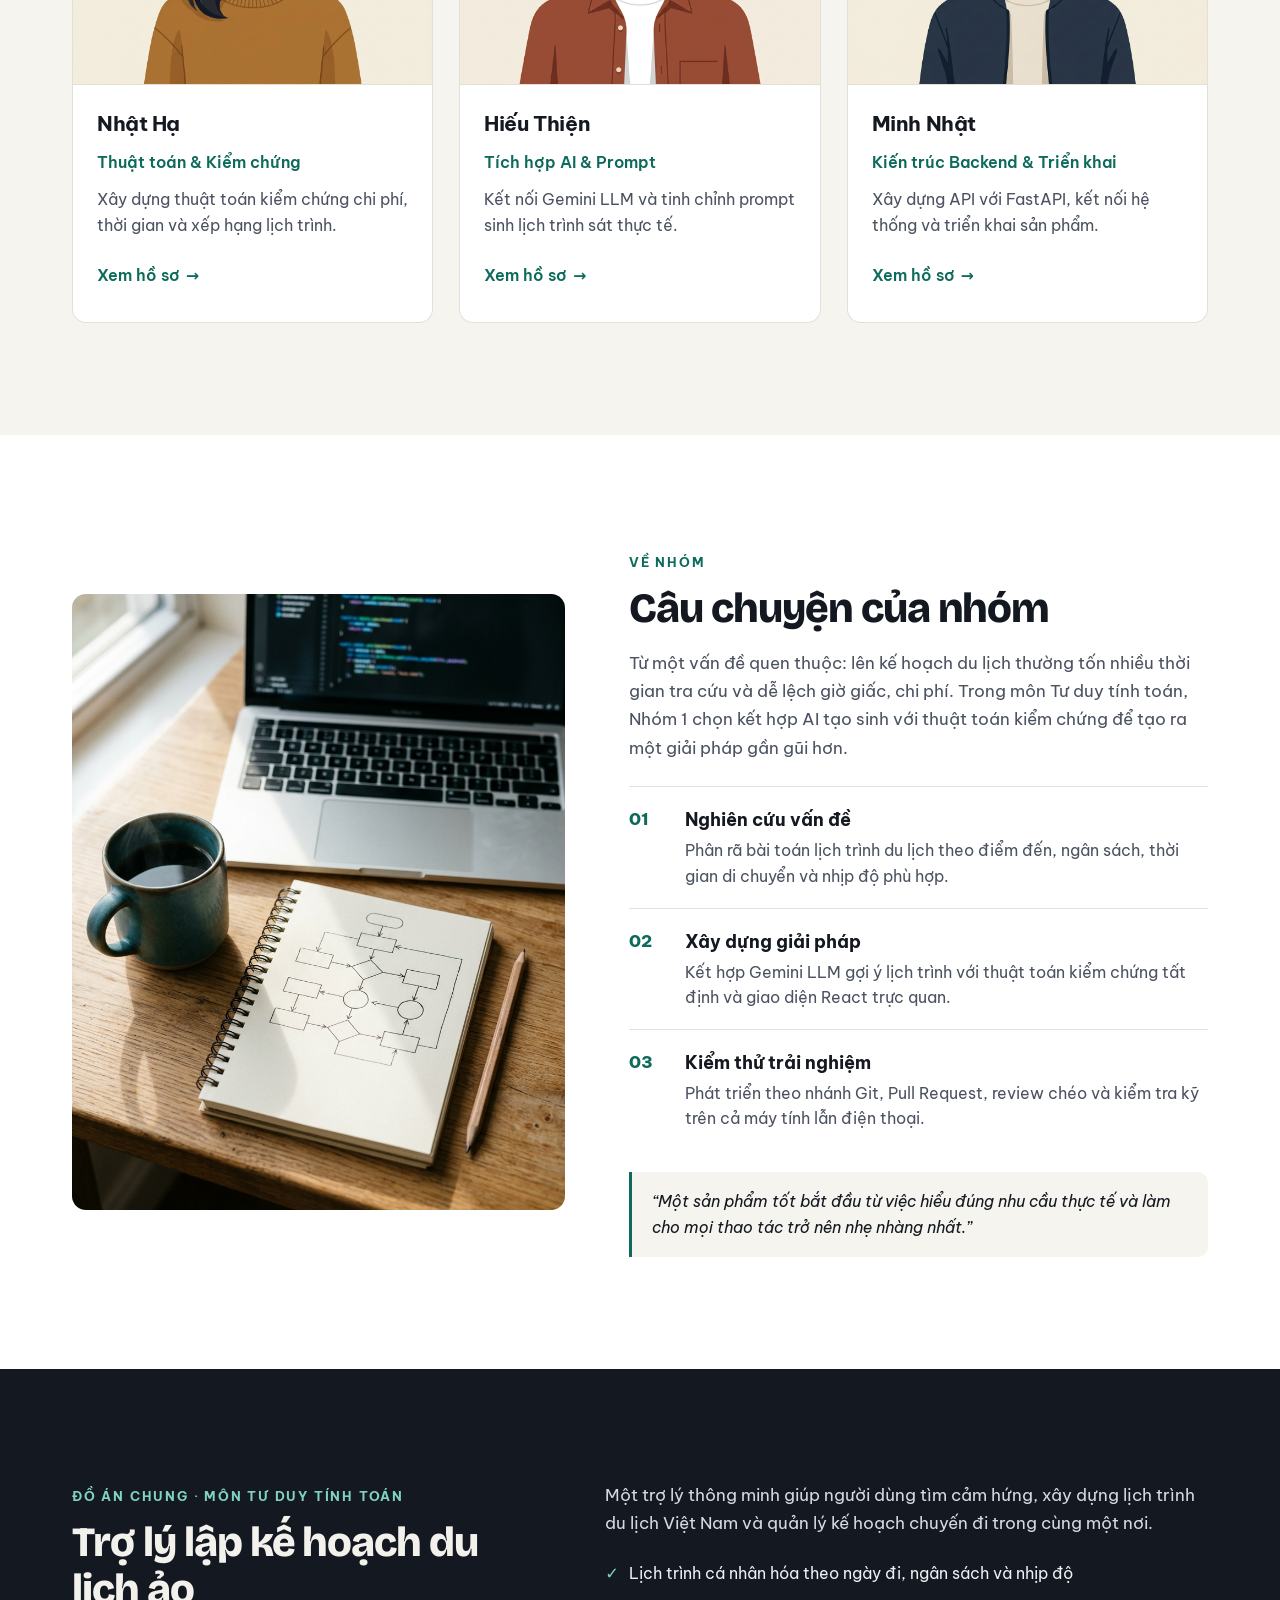
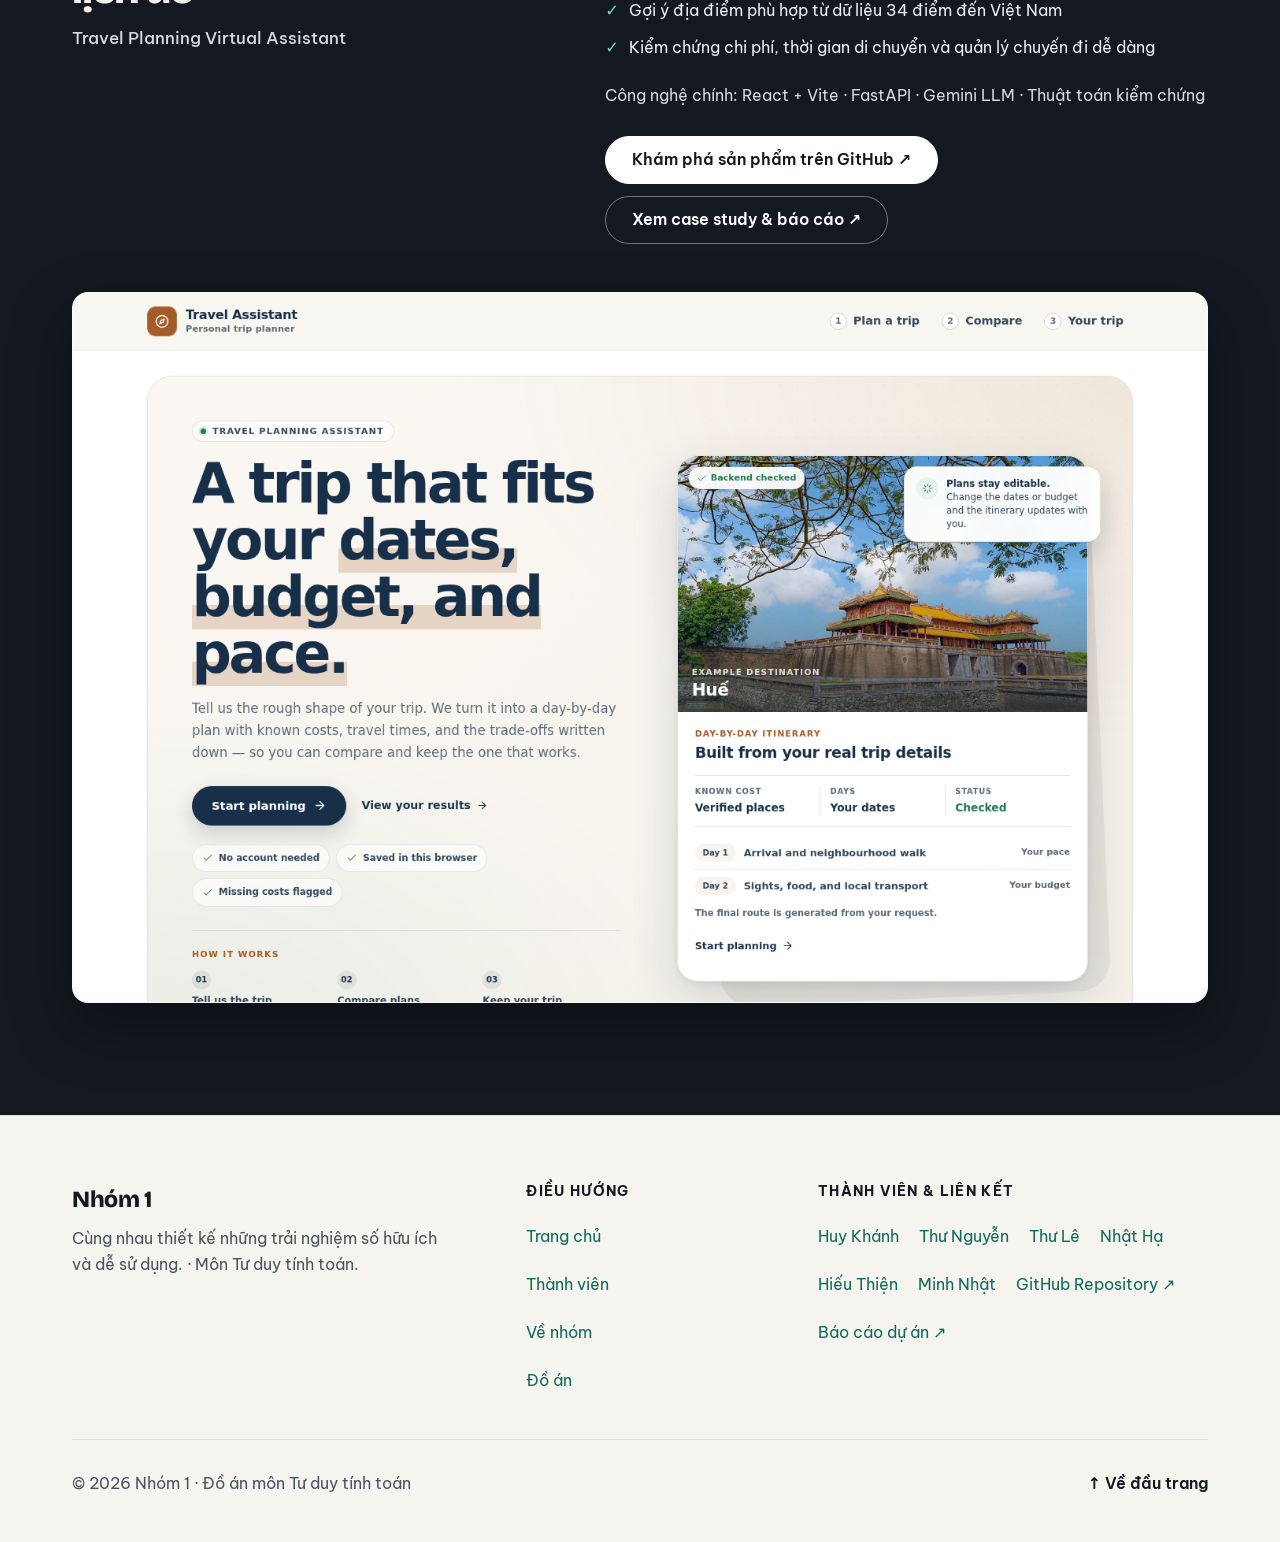
==== commit 547191d8: "student A (Thu-Anh): update tittle in index.html" ====
--- a/index.html
+++ b/index.html
@@ -1,220 +1,251 @@
-<!doctype html>
-<html lang="en">
+<!DOCTYPE html>
+<html lang="vi">
 <head>
-  <meta charset="utf-8">
-  <meta name="viewport" content="width=device-width, initial-scale=1">
-  <meta name="description" content="University portfolio of Thư Lê, an IT student at the University of Science, VNU-HCM.">
-  <title>Thư Lê — University Portfolio</title>
-  <link rel="stylesheet" href="thu-le.css">
+  <meta charset="UTF-8">
+  <meta name="viewport" content="width=device-width, initial-scale=1.0">
+  <title>Nhóm 1 - Tư duy tính toán &amp; Trợ lý lập kế hoạch du lịch ảo</title>
+  <script>(function(){try{var t=localStorage.getItem('nhom1-theme')||(window.matchMedia&&window.matchMedia('(prefers-color-scheme: dark)').matches?'dark':'light');document.documentElement.dataset.theme=t;}catch(e){}})();</script>
+  <link rel="stylesheet" href="assets/style.css">
+  <script src="assets/theme.js" defer></script>
 </head>
 <body>
-  <a class="skip" href="#main">Skip to content</a>
-  <main class="frame" id="main" aria-label="About Thư Lê">
-<div class="bgwrap" style="--x:-2.0;--y:-4.0;--w:1620.72;--h:1031.35;"><div class="bgrot"><div class="bgimg" style="--img:url('TLimages/image-1-2-5.png')"></div></div></div>
-<div class="bgwrap" style="--x:-2.0;--y:-4.06;--w:1647.98;--h:1048.7;"><div class="bgrot"><div class="bgimg" style="--img:url('TLimages/image-1-2-5.png')"></div></div></div>
-<div class="txt" style="--x:396.0;--y:332.0;--w:487.0;--h:198.0;--fs:150.0;--lh:187.5;--color:#F178B6;--ff:'Italianno', cursive;--align:left">About </div>
-<div class="txt" style="--x:574.0;--y:455.0;--w:571.0;--h:149.0;--fs:128.0;--lh:128.0;--color:#EC5D5D;--ff:'Jersey 25', sans-serif;--align:left">Melanie Le</div>
-<img class="pic" src="TLimages/7848002-1-2-12.png" width="276" height="276" alt="" style="--x:1007.0;--y:101.0;--w:275.84;--h:275.84;--r:-21.31deg">
-<img class="pic" src="TLimages/image-3-2-26.png" width="442" height="422" alt="" style="--x:25.0;--y:56.0;--w:442.0;--h:422.0;--r:0.0deg">
-<img class="pic" src="TLimages/image-4-2-32.png" width="481" height="623" alt="" style="--x:960.48;--y:-20.04;--w:481.04;--h:623.34;--r:-20.19deg">
-<img class="pic" src="TLimages/image-5-2-38.png" width="422" height="422" alt="" style="--x:965.0;--y:603.0;--w:422.0;--h:422.0;--r:0.0deg">
-<img class="pic" src="TLimages/image-6-2-41.png" width="209" height="209" alt="" style="--x:743.0;--y:123.0;--w:209.18;--h:209.18;--r:24.24deg">
-<img class="pic" src="TLimages/image-7-2-50.png" width="242" height="242" alt="" style="--x:1145.0;--y:409.0;--w:242.41;--h:242.41;--r:-23.72deg">
-<img class="pic" src="TLimages/image-8-2-53.png" width="166" height="166" alt="" style="--x:642.0;--y:677.0;--w:166.0;--h:166.0;--r:0.0deg">
-<img class="pic" src="TLimages/image-9-3-56.png" width="271" height="481" alt="" style="--x:229.0;--y:392.0;--w:271.0;--h:481.0;--r:0.0deg">
-<div class="box" style="--x:0.0;--y:1027.0;--w:1440.0;--h:2436.0;--bg:#90ADC7;--br:0"></div>
-<img class="pic" src="TLimages/title---10-things-you-need-to-know-about-me-5-7.png" width="440" height="375" alt="10 things about me" style="--x:500.0;--y:1091.0;--w:440.0;--h:375.0;--r:0.0deg">
-<div class="box" style="--x:160.0;--y:1514.0;--w:1120.0;--h:1892.0;--bg:#FFFFFF;--br:0"></div>
-<div class="box" style="--x:160.0;--y:1514.0;--w:1120.0;--h:347.0;--bg:#FFFFFF;--br:0"></div>
-<div class="box" style="--x:160.0;--y:1514.0;--w:546.0;--h:347.0;--bg:#FFFFFF;--br:28.0"></div>
-<div class="box" style="--x:191.0;--y:1651.5;--w:72.0;--h:72.0;--bg:#F178B6;--br:36.0"></div>
-<div class="txt" style="--x:224.0;--y:1659.5;--w:6.0;--h:56.0;--fs:40.0;--lh:55.59;--color:#4A1350;--ff:'Architects Daughter', cursive;--align:left">1</div>
-<div class="txt" style="--x:283.0;--y:1623.5;--w:194.0;--h:128.0;--fs:32.0;--lh:32.0;--color:#1F0B22;--ff:'Cherry Bomb One', sans-serif;--align:left">Born and raised in Ho Chi Minh City.</div>
-
-<img class="pic" src="TLimages/image-18-47-153.png" width="178" height="217" alt="" style="--x:497.17;--y:1579.14;--w:177.67;--h:216.72;--r:-12.35deg">
-<div class="box" style="--x:574.19;--y:1500.0;--w:85.61;--h:31.8;--bg:#F178B6;--r:4.0deg"></div>
-<div class="box" style="--x:734.0;--y:1514.0;--w:546.0;--h:347.0;--bg:#FFE3F1;--br:28.0"></div>
-
-<div class="box" style="--x:765.0;--y:1557.0;--w:72.0;--h:72.0;--bg:#F178B6;--br:36.0"></div>
-<div class="txt" style="--x:789.5;--y:1565.0;--w:23.0;--h:56.0;--fs:40.0;--lh:55.59;--color:#4A1350;--ff:'Architects Daughter', cursive;--align:left">2</div>
-<div class="txt" style="--x:857.0;--y:1545.0;--w:392.0;--h:96.0;--fs:32.0;--lh:32.0;--color:#1F0B22;--ff:'Cherry Bomb One', sans-serif;--align:left">IT student at the University of Science, VNU-HCM.</div>
-
-<img class="pic" src="TLimages/image-3-44-81.png" width="393" height="169" alt="" style="--x:810.68;--y:1661.14;--w:392.63;--h:168.73;--r:-8.98deg">
-<div class="box" style="--x:1148.19;--y:1500.0;--w:85.61;--h:31.8;--bg:#F178B6;--r:4.0deg"></div>
-<div class="box" style="--x:160.0;--y:1901.0;--w:1120.0;--h:232.0;--bg:#FFFFFF;--br:0"></div>
-<div class="box" style="--x:160.0;--y:1901.0;--w:546.0;--h:232.0;--bg:#E0EEFC;--br:28.0"></div>
-<div class="box" style="--x:191.0;--y:1981.0;--w:72.0;--h:72.0;--bg:#F178B6;--br:36.0"></div>
-<div class="txt" style="--x:216.5;--y:1989.0;--w:21.0;--h:56.0;--fs:40.0;--lh:55.59;--color:#4A1350;--ff:'Architects Daughter', cursive;--align:left">3</div>
-<div class="txt" style="--x:283.0;--y:1969.0;--w:202.0;--h:96.0;--fs:32.0;--lh:32.0;--color:#1F0B22;--ff:'Cherry Bomb One', sans-serif;--align:left">A professional sleeper.</div>
-
-<img class="pic" src="TLimages/image-17-47-117.png" width="170" height="170" alt="" style="--x:505.0;--y:1932.0;--w:170.0;--h:170.0;--r:0.0deg">
-<div class="box" style="--x:574.19;--y:1887.0;--w:85.61;--h:31.8;--bg:#F178B6;--r:4.0deg"></div>
-<div class="box" style="--x:734.0;--y:1901.0;--w:546.0;--h:232.0;--bg:#FFFFFF;--br:28.0"></div>
-<div class="box" style="--x:765.0;--y:1981.0;--w:72.0;--h:72.0;--bg:#F178B6;--br:36.0"></div>
-<div class="txt" style="--x:787.0;--y:1989.0;--w:28.0;--h:56.0;--fs:40.0;--lh:55.59;--color:#4A1350;--ff:'Architects Daughter', cursive;--align:left">4</div>
-<div class="txt" style="--x:857.0;--y:1969.0;--w:202.0;--h:96.0;--fs:32.0;--lh:32.0;--color:#1F0B22;--ff:'Cherry Bomb One', sans-serif;--align:left">Matcha Coldwhisk enthusiast.</div>
-
-<img class="pic" src="TLimages/image-19-47-226.png" width="170" height="170" alt="" style="--x:1079.0;--y:1932.0;--w:170.0;--h:170.0;--r:0.0deg">
-<div class="box" style="--x:1148.19;--y:1887.0;--w:85.61;--h:31.8;--bg:#F178B6;--r:4.0deg"></div>
-<div class="box" style="--x:160.0;--y:2173.0;--w:1120.0;--h:349.0;--bg:#FFFFFF;--br:0"></div>
-<div class="box" style="--x:160.0;--y:2173.0;--w:692.0;--h:349.0;--bg:#FFE3F1;--br:28.0"></div>
-<div class="box" style="--x:191.0;--y:2311.5;--w:72.0;--h:72.0;--bg:#F178B6;--br:36.0"></div>
-<div class="txt" style="--x:212.5;--y:2319.5;--w:29.0;--h:56.0;--fs:40.0;--lh:55.59;--color:#4A1350;--ff:'Architects Daughter', cursive;--align:left">5</div>
-<div class="txt" style="--x:283.0;--y:2267.5;--w:231.0;--h:160.0;--fs:32.0;--lh:32.0;--color:#1F0B22;--ff:'Cherry Bomb One', sans-serif;--align:left">Obsessed with 2000s rom-coms and coming-of-age movies.</div>
-
-<img class="pic" src="TLimages/image-20-47-263.png" width="286" height="286" alt="" style="--x:534.29;--y:2204.29;--w:286.42;--h:286.42;--r:-9.11deg">
-<div class="box" style="--x:720.19;--y:2159.0;--w:85.61;--h:31.8;--bg:#F178B6;--r:4.0deg"></div>
-<div class="box" style="--x:880.0;--y:2173.0;--w:400.0;--h:349.0;--bg:#E0EEFC;--br:28.0"></div>
-<div class="box" style="--x:911.0;--y:2311.5;--w:72.0;--h:72.0;--bg:#F178B6;--br:36.0"></div>
-<div class="txt" style="--x:934.0;--y:2319.5;--w:26.0;--h:56.0;--fs:40.0;--lh:55.59;--color:#4A1350;--ff:'Architects Daughter', cursive;--align:left">6</div>
-<div class="txt" style="--x:1003.0;--y:2325.5;--w:246.0;--h:44.0;--fs:44.0;--lh:44.0;--color:#1F0B22;--ff:'Cherry Bomb One', sans-serif;--align:left">An INFJ.</div>
-<div class="box" style="--x:160.0;--y:2562.0;--w:1120.0;--h:484.0;--bg:#FFFFFF;--br:0"></div>
-<div class="box" style="--x:160.0;--y:2562.0;--w:450.0;--h:484.0;--bg:#FFFFFF;--br:28.0"></div>
-
-<div class="box" style="--x:191.0;--y:2593.0;--w:72.0;--h:72.0;--bg:#F178B6;--br:36.0"></div>
-<div class="txt" style="--x:214.5;--y:2601.0;--w:25.0;--h:56.0;--fs:40.0;--lh:55.59;--color:#4A1350;--ff:'Architects Daughter', cursive;--align:left">7</div>
-<div class="txt" style="--x:283.0;--y:2597.0;--w:296.0;--h:64.0;--fs:32.0;--lh:32.0;--color:#1F0B22;--ff:'Cherry Bomb One', sans-serif;--align:left">Instagram is my most-used app.</div>
-
-<img class="pic" src="TLimages/image-21-47-304.png" width="229" height="229" alt="" style="--x:270.54;--y:2685.04;--w:228.92;--h:228.92;--r:19.06deg">
-<div class="box" style="--x:478.19;--y:2548.0;--w:85.61;--h:31.8;--bg:#F178B6;--r:4.0deg"></div>
-<div class="box" style="--x:638.0;--y:2562.0;--w:642.0;--h:484.0;--bg:#FFE3F1;--br:28.0"></div>
-
-<div class="box" style="--x:669.0;--y:2593.0;--w:72.0;--h:72.0;--bg:#F178B6;--br:36.0"></div>
-<div class="txt" style="--x:692.0;--y:2601.0;--w:26.0;--h:56.0;--fs:40.0;--lh:55.59;--color:#4A1350;--ff:'Architects Daughter', cursive;--align:left">8</div>
-<div class="txt" style="--x:761.0;--y:2597.0;--w:488.0;--h:64.0;--fs:32.0;--lh:32.0;--color:#1F0B22;--ff:'Cherry Bomb One', sans-serif;--align:left">Music lover with an eclectic taste.</div>
-
-<img class="pic" src="TLimages/image-22-49-341.png" width="440" height="329" alt="" style="--x:739.01;--y:2685.48;--w:439.98;--h:329.04;--r:-10.13deg">
-<div class="box" style="--x:1148.19;--y:2548.0;--w:85.61;--h:31.8;--bg:#F178B6;--r:4.0deg"></div>
-<div class="box" style="--x:160.0;--y:3086.0;--w:1120.0;--h:320.0;--bg:#FFFFFF;--br:0"></div>
-<div class="box" style="--x:160.0;--y:3086.0;--w:546.0;--h:320.0;--bg:#E0EEFC;--br:28.0"></div>
-<div class="box" style="--x:191.0;--y:3210.0;--w:72.0;--h:72.0;--bg:#F178B6;--br:36.0"></div>
-<div class="txt" style="--x:215.5;--y:3218.0;--w:23.0;--h:56.0;--fs:40.0;--lh:55.59;--color:#4A1350;--ff:'Architects Daughter', cursive;--align:left">9</div>
-<div class="txt" style="--x:283.0;--y:3198.0;--w:122.0;--h:96.0;--fs:32.0;--lh:32.0;--color:#1F0B22;--ff:'Cherry Bomb One', sans-serif;--align:left">A June-born Cancer.</div>
-
-<img class="pic" src="TLimages/2aad8738601c6f607a583c31814a8352-1-49-343.png" width="250" height="257" alt="" style="--x:425.18;--y:3117.31;--w:249.64;--h:257.38;--r:-15.68deg">
-<div class="box" style="--x:574.19;--y:3072.0;--w:85.61;--h:31.8;--bg:#F178B6;--r:4.0deg"></div>
-<div class="box" style="--x:734.0;--y:3086.0;--w:546.0;--h:320.0;--bg:#FFFFFF;--br:28.0"></div>
-<div class="box" style="--x:765.0;--y:3210.0;--w:72.0;--h:72.0;--bg:#F178B6;--br:36.0"></div>
-<div class="txt" style="--x:785.5;--y:3218.0;--w:31.0;--h:56.0;--fs:40.0;--lh:55.59;--color:#4A1350;--ff:'Architects Daughter', cursive;--align:left">10</div>
-<div class="txt" style="--x:857.0;--y:3224.0;--w:392.0;--h:44.0;--fs:44.0;--lh:44.0;--color:#1F0B22;--ff:'Cherry Bomb One', sans-serif;--align:left">A huge Snoopy fan.</div>
-<div class="box" style="--x:0.0;--y:1041.0;--w:1440.0;--h:2436.0;--bg:#90ADC7;--br:0"></div>
-<img class="pic" src="TLimages/title---10-things-you-need-to-know-about-me-5-7.png" width="440" height="375" alt="10 things about me" style="--x:500.0;--y:1105.0;--w:440.0;--h:375.0;--r:0.0deg">
-<div class="box" style="--x:160.0;--y:1528.0;--w:1120.0;--h:1892.0;--bg:#FFFFFF;--br:0"></div>
-<div class="box" style="--x:160.0;--y:1528.0;--w:1120.0;--h:347.0;--bg:#FFFFFF;--br:0"></div>
-<div class="box" style="--x:160.0;--y:1528.0;--w:546.0;--h:347.0;--bg:#FFFFFF;--br:28.0"></div>
-<div class="box" style="--x:191.0;--y:1665.5;--w:72.0;--h:72.0;--bg:#F178B6;--br:36.0"></div>
-<div class="txt" style="--x:224.0;--y:1673.5;--w:6.0;--h:56.0;--fs:40.0;--lh:55.59;--color:#4A1350;--ff:'Architects Daughter', cursive;--align:left">1</div>
-<div class="txt" style="--x:283.0;--y:1637.5;--w:194.0;--h:128.0;--fs:32.0;--lh:32.0;--color:#1F0B22;--ff:'Cherry Bomb One', sans-serif;--align:left">Born and raised in Ho Chi Minh City.</div>
-
-<img class="pic" src="TLimages/image-18-47-153.png" width="178" height="217" alt="" style="--x:497.17;--y:1593.14;--w:177.67;--h:216.72;--r:-12.35deg">
-<div class="box" style="--x:574.19;--y:1514.0;--w:85.61;--h:31.8;--bg:#F178B6;--r:4.0deg"></div>
-<div class="box" style="--x:734.0;--y:1528.0;--w:546.0;--h:347.0;--bg:#FFE3F1;--br:28.0"></div>
-
-<div class="box" style="--x:765.0;--y:1571.0;--w:72.0;--h:72.0;--bg:#F178B6;--br:36.0"></div>
-<div class="txt" style="--x:789.5;--y:1579.0;--w:23.0;--h:56.0;--fs:40.0;--lh:55.59;--color:#4A1350;--ff:'Architects Daughter', cursive;--align:left">2</div>
-<div class="txt" style="--x:857.0;--y:1559.0;--w:392.0;--h:96.0;--fs:32.0;--lh:32.0;--color:#1F0B22;--ff:'Cherry Bomb One', sans-serif;--align:left">IT student at the University of Science, VNU-HCM.</div>
-
-<img class="pic" src="TLimages/image-3-44-81.png" width="393" height="169" alt="" style="--x:810.68;--y:1675.14;--w:392.63;--h:168.73;--r:-8.98deg">
-<div class="box" style="--x:1148.19;--y:1514.0;--w:85.61;--h:31.8;--bg:#F178B6;--r:4.0deg"></div>
-<div class="box" style="--x:160.0;--y:1915.0;--w:1120.0;--h:232.0;--bg:#FFFFFF;--br:0"></div>
-<div class="box" style="--x:160.0;--y:1915.0;--w:546.0;--h:232.0;--bg:#E0EEFC;--br:28.0"></div>
-<div class="box" style="--x:191.0;--y:1995.0;--w:72.0;--h:72.0;--bg:#F178B6;--br:36.0"></div>
-<div class="txt" style="--x:216.5;--y:2003.0;--w:21.0;--h:56.0;--fs:40.0;--lh:55.59;--color:#4A1350;--ff:'Architects Daughter', cursive;--align:left">3</div>
-<div class="txt" style="--x:283.0;--y:1983.0;--w:202.0;--h:96.0;--fs:32.0;--lh:32.0;--color:#1F0B22;--ff:'Cherry Bomb One', sans-serif;--align:left">A professional sleeper.</div>
-
-<img class="pic" src="TLimages/image-17-47-117.png" width="170" height="170" alt="" style="--x:505.0;--y:1946.0;--w:170.0;--h:170.0;--r:0.0deg">
-<div class="box" style="--x:574.19;--y:1901.0;--w:85.61;--h:31.8;--bg:#F178B6;--r:4.0deg"></div>
-<div class="box" style="--x:734.0;--y:1915.0;--w:546.0;--h:232.0;--bg:#FFFFFF;--br:28.0"></div>
-<div class="box" style="--x:765.0;--y:1995.0;--w:72.0;--h:72.0;--bg:#F178B6;--br:36.0"></div>
-<div class="txt" style="--x:787.0;--y:2003.0;--w:28.0;--h:56.0;--fs:40.0;--lh:55.59;--color:#4A1350;--ff:'Architects Daughter', cursive;--align:left">4</div>
-<div class="txt" style="--x:857.0;--y:1983.0;--w:202.0;--h:96.0;--fs:32.0;--lh:32.0;--color:#1F0B22;--ff:'Cherry Bomb One', sans-serif;--align:left">Matcha Coldwhisk enthusiast.</div>
-
-<img class="pic" src="TLimages/image-19-47-226.png" width="170" height="170" alt="" style="--x:1079.0;--y:1946.0;--w:170.0;--h:170.0;--r:0.0deg">
-<div class="box" style="--x:1148.19;--y:1901.0;--w:85.61;--h:31.8;--bg:#F178B6;--r:4.0deg"></div>
-<div class="box" style="--x:160.0;--y:2187.0;--w:1120.0;--h:349.0;--bg:#FFFFFF;--br:0"></div>
-<div class="box" style="--x:160.0;--y:2187.0;--w:692.0;--h:349.0;--bg:#FFE3F1;--br:28.0"></div>
-<div class="box" style="--x:191.0;--y:2325.5;--w:72.0;--h:72.0;--bg:#F178B6;--br:36.0"></div>
-<div class="txt" style="--x:212.5;--y:2333.5;--w:29.0;--h:56.0;--fs:40.0;--lh:55.59;--color:#4A1350;--ff:'Architects Daughter', cursive;--align:left">5</div>
-<div class="txt" style="--x:283.0;--y:2281.5;--w:231.0;--h:160.0;--fs:32.0;--lh:32.0;--color:#1F0B22;--ff:'Cherry Bomb One', sans-serif;--align:left">Obsessed with 2000s rom-coms and coming-of-age movies.</div>
-
-<img class="pic" src="TLimages/image-20-47-263.png" width="286" height="286" alt="" style="--x:534.29;--y:2218.29;--w:286.42;--h:286.42;--r:-9.11deg">
-<div class="box" style="--x:720.19;--y:2173.0;--w:85.61;--h:31.8;--bg:#F178B6;--r:4.0deg"></div>
-<div class="box" style="--x:880.0;--y:2187.0;--w:400.0;--h:349.0;--bg:#E0EEFC;--br:28.0"></div>
-<div class="box" style="--x:911.0;--y:2325.5;--w:72.0;--h:72.0;--bg:#F178B6;--br:36.0"></div>
-<div class="txt" style="--x:934.0;--y:2333.5;--w:26.0;--h:56.0;--fs:40.0;--lh:55.59;--color:#4A1350;--ff:'Architects Daughter', cursive;--align:left">6</div>
-<div class="txt" style="--x:1003.0;--y:2339.5;--w:246.0;--h:44.0;--fs:44.0;--lh:44.0;--color:#1F0B22;--ff:'Cherry Bomb One', sans-serif;--align:left">An INFJ.</div>
-<div class="box" style="--x:160.0;--y:2576.0;--w:1120.0;--h:484.0;--bg:#FFFFFF;--br:0"></div>
-<div class="box" style="--x:160.0;--y:2576.0;--w:450.0;--h:484.0;--bg:#FFFFFF;--br:28.0"></div>
-
-<div class="box" style="--x:191.0;--y:2607.0;--w:72.0;--h:72.0;--bg:#F178B6;--br:36.0"></div>
-<div class="txt" style="--x:214.5;--y:2615.0;--w:25.0;--h:56.0;--fs:40.0;--lh:55.59;--color:#4A1350;--ff:'Architects Daughter', cursive;--align:left">7</div>
-<div class="txt" style="--x:283.0;--y:2611.0;--w:296.0;--h:64.0;--fs:32.0;--lh:32.0;--color:#1F0B22;--ff:'Cherry Bomb One', sans-serif;--align:left">Instagram is my most-used app.</div>
-
-<img class="pic" src="TLimages/image-21-47-304.png" width="229" height="229" alt="" style="--x:270.54;--y:2699.04;--w:228.92;--h:228.92;--r:19.06deg">
-<div class="box" style="--x:478.19;--y:2562.0;--w:85.61;--h:31.8;--bg:#F178B6;--r:4.0deg"></div>
-<div class="box" style="--x:638.0;--y:2576.0;--w:642.0;--h:484.0;--bg:#FFE3F1;--br:28.0"></div>
-
-<div class="box" style="--x:669.0;--y:2607.0;--w:72.0;--h:72.0;--bg:#F178B6;--br:36.0"></div>
-<div class="txt" style="--x:692.0;--y:2615.0;--w:26.0;--h:56.0;--fs:40.0;--lh:55.59;--color:#4A1350;--ff:'Architects Daughter', cursive;--align:left">8</div>
-<div class="txt" style="--x:761.0;--y:2611.0;--w:488.0;--h:64.0;--fs:32.0;--lh:32.0;--color:#1F0B22;--ff:'Cherry Bomb One', sans-serif;--align:left">Music lover with an eclectic taste.</div>
-
-<img class="pic" src="TLimages/image-22-49-341.png" width="440" height="329" alt="" style="--x:739.01;--y:2699.48;--w:439.98;--h:329.04;--r:-10.13deg">
-<div class="box" style="--x:1148.19;--y:2562.0;--w:85.61;--h:31.8;--bg:#F178B6;--r:4.0deg"></div>
-<div class="box" style="--x:160.0;--y:3100.0;--w:1120.0;--h:320.0;--bg:#FFFFFF;--br:0"></div>
-<div class="box" style="--x:160.0;--y:3100.0;--w:546.0;--h:320.0;--bg:#E0EEFC;--br:28.0"></div>
-<div class="box" style="--x:191.0;--y:3224.0;--w:72.0;--h:72.0;--bg:#F178B6;--br:36.0"></div>
-<div class="txt" style="--x:215.5;--y:3232.0;--w:23.0;--h:56.0;--fs:40.0;--lh:55.59;--color:#4A1350;--ff:'Architects Daughter', cursive;--align:left">9</div>
-<div class="txt" style="--x:283.0;--y:3212.0;--w:122.0;--h:96.0;--fs:32.0;--lh:32.0;--color:#1F0B22;--ff:'Cherry Bomb One', sans-serif;--align:left">A June-born Cancer.</div>
-
-<img class="pic" src="TLimages/2aad8738601c6f607a583c31814a8352-1-49-343.png" width="250" height="257" alt="" style="--x:425.18;--y:3131.31;--w:249.64;--h:257.38;--r:-15.68deg">
-<div class="box" style="--x:574.19;--y:3086.0;--w:85.61;--h:31.8;--bg:#F178B6;--r:4.0deg"></div>
-<div class="box" style="--x:734.0;--y:3100.0;--w:546.0;--h:320.0;--bg:#FFFFFF;--br:28.0"></div>
-<div class="box" style="--x:765.0;--y:3224.0;--w:72.0;--h:72.0;--bg:#F178B6;--br:36.0"></div>
-<div class="txt" style="--x:785.5;--y:3232.0;--w:31.0;--h:56.0;--fs:40.0;--lh:55.59;--color:#4A1350;--ff:'Architects Daughter', cursive;--align:left">10</div>
-<div class="txt" style="--x:857.0;--y:3238.0;--w:392.0;--h:44.0;--fs:44.0;--lh:44.0;--color:#1F0B22;--ff:'Cherry Bomb One', sans-serif;--align:left">A huge Snoopy fan.</div>
-
-<div class="bgwrap" style="--x:-0.0;--y:3477.0;--w:1441.81;--h:917.5;"><div class="bgrot"><div class="bgimg" style="--img:url('TLimages/image-1-2-5.png')"></div></div></div>
-<div class="txt" style="--x:514.0;--y:3549.0;--w:412.0;--h:175.0;--fs:140.0;--lh:175.0;--color:#F178B6;--ff:'Italianno', cursive;--align:center">Contact me</div>
-
-
-<div class="box" style="--x:160.0;--y:3764.0;--w:546.0;--h:134.0;--bg:#FFFFFF;--br:28.0"></div>
-<div class="box" style="--x:191.0;--y:3795.0;--w:72.0;--h:72.0;--bg:#F178B6;--br:36.0"></div>
-
-<img class="pic" src="TLimages/icons/54-9.svg" width="27" height="23" alt="" style="--x:213.5;--y:3820.5;--w:27.0;--h:23.25;">
-<img class="pic" src="TLimages/icons/54-10.svg" width="3" height="3" alt="" style="--x:221.0;--y:3828.0;--w:3.0;--h:3.0;">
-<img class="pic" src="TLimages/icons/54-11.svg" width="3" height="3" alt="" style="--x:230.0;--y:3828.0;--w:3.0;--h:3.0;">
-
-<div class="txt" style="--x:283.0;--y:3795.0;--w:392.0;--h:42.0;--fs:30.0;--lh:41.69;--color:#4A1350;--ff:'Architects Daughter', cursive;--align:left">Discord</div>
-<div class="txt" style="--x:283.0;--y:3841.0;--w:392.0;--h:26.0;--fs:26.0;--lh:26.0;--color:#1F0B22;--ff:'Cherry Bomb One', sans-serif;--align:left">annh_thhuu</div>
-<div class="box" style="--x:574.19;--y:3750.0;--w:85.61;--h:31.8;--bg:#F178B6;--r:4.0deg"></div>
-<div class="box" style="--x:734.0;--y:3764.0;--w:546.0;--h:134.0;--bg:#E0EEFC;--br:28.0"></div>
-<div class="box" style="--x:765.0;--y:3795.0;--w:72.0;--h:72.0;--bg:#F178B6;--br:36.0"></div>
-
-<img class="pic" src="TLimages/icons/54-19.svg" width="27" height="27" alt="" style="--x:787.5;--y:3817.5;--w:27.0;--h:27.0;">
-<img class="pic" src="TLimages/icons/54-20.svg" width="12" height="12" alt="" style="--x:795.0;--y:3825.0;--w:12.0;--h:12.0;">
-<img class="pic" src="TLimages/icons/54-21.svg" width="3" height="3" alt="" style="--x:807.3;--y:3821.7;--w:3.0;--h:3.0;">
-
-<div class="txt" style="--x:857.0;--y:3795.0;--w:392.0;--h:42.0;--fs:30.0;--lh:41.69;--color:#4A1350;--ff:'Architects Daughter', cursive;--align:left">Instagram</div>
-<div class="txt" style="--x:857.0;--y:3841.0;--w:392.0;--h:26.0;--fs:26.0;--lh:26.0;--color:#1F0B22;--ff:'Cherry Bomb One', sans-serif;--align:left">thhuu_le</div>
-<div class="box" style="--x:1148.19;--y:3750.0;--w:85.61;--h:31.8;--bg:#F178B6;--r:4.0deg"></div>
-
-<div class="box" style="--x:160.0;--y:3934.0;--w:546.0;--h:134.0;--bg:#E0EEFC;--br:28.0"></div>
-<div class="box" style="--x:191.0;--y:3965.0;--w:72.0;--h:72.0;--bg:#F178B6;--br:36.0"></div>
-
-<img class="pic" src="TLimages/icons/54-30.svg" width="13" height="23" alt="" style="--x:221.0;--y:3989.75;--w:13.2;--h:23.25;">
-
-<div class="txt" style="--x:283.0;--y:3965.0;--w:392.0;--h:42.0;--fs:30.0;--lh:41.69;--color:#4A1350;--ff:'Architects Daughter', cursive;--align:left">Facebook</div>
-<div class="txt" style="--x:283.0;--y:4011.0;--w:392.0;--h:26.0;--fs:26.0;--lh:26.0;--color:#1F0B22;--ff:'Cherry Bomb One', sans-serif;--align:left">Thư Lê (@annh.thhuuu)</div>
-<div class="box" style="--x:574.19;--y:3920.0;--w:85.61;--h:31.8;--bg:#F178B6;--r:4.0deg"></div>
-<div class="box" style="--x:734.0;--y:3934.0;--w:546.0;--h:134.0;--bg:#FFFFFF;--br:28.0"></div>
-<div class="box" style="--x:765.0;--y:3965.0;--w:72.0;--h:72.0;--bg:#F178B6;--br:36.0"></div>
-
-<img class="pic" src="TLimages/icons/54-38.svg" width="27" height="21" alt="" style="--x:787.5;--y:3990.5;--w:27.0;--h:21.0;">
-<img class="pic" src="TLimages/icons/54-39.svg" width="26" height="10" alt="" style="--x:788.25;--y:3993.5;--w:25.5;--h:9.75;">
-
-<div class="txt" style="--x:857.0;--y:3965.0;--w:392.0;--h:42.0;--fs:30.0;--lh:41.69;--color:#4A1350;--ff:'Architects Daughter', cursive;--align:left">Gmail</div>
-<div class="txt" style="--x:857.0;--y:4011.0;--w:392.0;--h:26.0;--fs:26.0;--lh:26.0;--color:#1F0B22;--ff:'Cherry Bomb One', sans-serif;--align:left">thule28062007@gmail.com</div>
-<div class="box" style="--x:1148.19;--y:3920.0;--w:85.61;--h:31.8;--bg:#F178B6;--r:4.0deg"></div>
+  <header class="site-header site-header--hero">
+    <div class="container">
+      <nav class="site-nav site-nav--centered" aria-label="Điều hướng chính">
+        <ul class="nav-links">
+          <li><a class="active" href="#trang-chu">Trang chủ</a></li>
+          <li><a href="#thanh-vien">Thành viên</a></li>
+          <li><a href="#ve-nhom">Về nhóm</a></li>
+          <li><a href="#do-an">Đồ án</a></li>
+        </ul>
+        <button type="button" class="theme-toggle" data-theme-toggle aria-label="Chuyển giao diện sáng tối" aria-pressed="false" title="Chuyển sang chế độ tối">
+          <svg class="icon-moon" width="18" height="18" viewBox="0 0 24 24" fill="none" stroke="currentColor" stroke-width="2" stroke-linecap="round" stroke-linejoin="round" aria-hidden="true"><path d="M21 12.79A9 9 0 1 1 11.21 3 7 7 0 0 0 21 12.79z"/></svg>
+          <svg class="icon-sun" width="18" height="18" viewBox="0 0 24 24" fill="none" stroke="currentColor" stroke-width="2" stroke-linecap="round" stroke-linejoin="round" aria-hidden="true"><circle cx="12" cy="12" r="4"/><path d="M12 2v2M12 20v2M4.93 4.93l1.41 1.41M17.66 17.66l1.41 1.41M2 12h2M20 12h2M6.34 17.66l-1.41 1.41M19.07 4.93l-1.41 1.41"/></svg>
+        </button>
+      </nav>
+    </div>
+  </header>
+
+  <main>
+    <!-- 1. Phần mở đầu -->
+    <section class="hero-cover" id="trang-chu">
+      <img class="hero-bg" src="assets/images/group-hero.png" alt="Ảnh họp nhóm của sáu thành viên Nhóm 1">
+      <div class="hero-content">
+        <h1 id="site-title">Chúng mình là Nhóm 1 — phiên bản Thư Anh</h1>
+        <p class="hero-lead">
+          Sáu sinh viên môn Tư duy tính toán cùng thiết kế và xây dựng Trợ lý lập kế hoạch du lịch ảo &mdash; trực quan, gần gũi và dễ sử dụng.
+        </p>
+        <div class="hero-actions">
+          <a class="btn btn-hero-primary" href="#do-an">Khám phá dự án</a>
+          <a class="btn btn-hero-ghost" href="#thanh-vien">Xem thành viên</a>
+        </div>
+      </div>
+    </section>
+
+    <!-- 2. Những người đứng sau dự án (3 cột x 2 hàng, một màu nhấn thống nhất) -->
+    <section class="section" id="thanh-vien">
+      <div class="container">
+        <div class="members-head">
+          <div>
+            <span class="eyebrow">Thành viên</span>
+            <h2>Những người đứng sau dự án</h2>
+          </div>
+          <p>Sáu thành viên, sáu thế mạnh khác nhau, cùng hướng đến một sản phẩm dễ dùng và có ích.</p>
+        </div>
+
+        <div class="member-grid">
+          <article class="member-card">
+            <div class="member-photo">
+              <img src="assets/images/members/khanh.jpg" alt="Huy Khánh">
+            </div>
+            <div class="member-body">
+              <h3>Huy Khánh</h3>
+              <p class="member-role">Frontend &amp; Schema dữ liệu</p>
+              <p class="member-desc">Phối hợp giao diện, chuẩn hóa dữ liệu đầu vào và xây dựng trang chủ nhóm.</p>
+              <a class="btn-more" href="members/khanh.html">Xem hồ sơ <span class="arrow" aria-hidden="true">&rarr;</span></a>
+            </div>
+          </article>
+
+          <article class="member-card">
+            <div class="member-photo">
+              <img src="assets/images/members/thu-nguyen.jpg" alt="Thư Nguyễn">
+            </div>
+            <div class="member-body">
+              <h3>Thư Nguyễn</h3>
+              <p class="member-role">Dữ liệu &amp; Data Service</p>
+              <p class="member-desc">Xây dựng bộ dữ liệu 34 điểm đến Việt Nam gọn gàng và dễ tra cứu.</p>
+              <a class="btn-more" href="members/thu-anh.html">Xem hồ sơ <span class="arrow" aria-hidden="true">&rarr;</span></a>
+            </div>
+          </article>
+
+          <article class="member-card">
+            <div class="member-photo">
+              <img src="assets/images/members/thu-le.jpg" alt="Thư Lê">
+            </div>
+            <div class="member-body">
+              <h3>Thư Lê</h3>
+              <p class="member-role">Thiết kế &amp; Giao diện React</p>
+              <p class="member-desc">Thiết kế trải nghiệm người dùng và phát triển giao diện trên React + Vite.</p>
+              <a class="btn-more" href="members/thu-le.html">Xem hồ sơ <span class="arrow" aria-hidden="true">&rarr;</span></a>
+            </div>
+          </article>
+
+          <article class="member-card">
+            <div class="member-photo">
+              <img src="assets/images/members/nhat-ha.jpg" alt="Nhật Hạ">
+            </div>
+            <div class="member-body">
+              <h3>Nhật Hạ</h3>
+              <p class="member-role">Thuật toán &amp; Kiểm chứng</p>
+              <p class="member-desc">Xây dựng thuật toán kiểm chứng chi phí, thời gian và xếp hạng lịch trình.</p>
+              <a class="btn-more" href="members/sand.html">Xem hồ sơ <span class="arrow" aria-hidden="true">&rarr;</span></a>
+            </div>
+          </article>
+
+          <article class="member-card">
+            <div class="member-photo">
+              <img src="assets/images/members/hieu-thien.jpg" alt="Hiếu Thiện">
+            </div>
+            <div class="member-body">
+              <h3>Hiếu Thiện</h3>
+              <p class="member-role">Tích hợp AI &amp; Prompt</p>
+              <p class="member-desc">Kết nối Gemini LLM và tinh chỉnh prompt sinh lịch trình sát thực tế.</p>
+              <a class="btn-more" href="members/thien.html">Xem hồ sơ <span class="arrow" aria-hidden="true">&rarr;</span></a>
+            </div>
+          </article>
+
+          <article class="member-card">
+            <div class="member-photo">
+              <img src="assets/images/members/minh-nhat.jpg" alt="Minh Nhật">
+            </div>
+            <div class="member-body">
+              <h3>Minh Nhật</h3>
+              <p class="member-role">Kiến trúc Backend &amp; Triển khai</p>
+              <p class="member-desc">Xây dựng API với FastAPI, kết nối hệ thống và triển khai sản phẩm.</p>
+              <a class="btn-more" href="members/zt.html">Xem hồ sơ <span class="arrow" aria-hidden="true">&rarr;</span></a>
+            </div>
+          </article>
+        </div>
+      </div>
+    </section>
+
+    <!-- 3. Câu chuyện của nhóm -->
+    <section class="section band-white" id="ve-nhom">
+      <div class="container about">
+        <figure class="frame about-photo">
+          <img src="assets/images/about-desk.jpg" alt="Góc bàn học và sổ phác thảo lưu đồ của Nhóm 1">
+        </figure>
+        <div>
+          <span class="eyebrow">Về nhóm</span>
+          <h2>Câu chuyện của nhóm</h2>
+          <p class="story-lead">
+            Từ một vấn đề quen thuộc: lên kế hoạch du lịch thường tốn nhiều thời gian tra cứu và dễ lệch giờ giấc, chi phí.
+            Trong môn Tư duy tính toán, Nhóm 1 chọn kết hợp AI tạo sinh với thuật toán kiểm chứng để tạo ra một giải pháp gần gũi hơn.
+          </p>
+          <ol class="about-list">
+            <li>
+              <span class="num">01</span>
+              <div>
+                <h3>Nghiên cứu vấn đề</h3>
+                <p>Phân rã bài toán lịch trình du lịch theo điểm đến, ngân sách, thời gian di chuyển và nhịp độ phù hợp.</p>
+              </div>
+            </li>
+            <li>
+              <span class="num">02</span>
+              <div>
+                <h3>Xây dựng giải pháp</h3>
+                <p>Kết hợp Gemini LLM gợi ý lịch trình với thuật toán kiểm chứng tất định và giao diện React trực quan.</p>
+              </div>
+            </li>
+            <li>
+              <span class="num">03</span>
+              <div>
+                <h3>Kiểm thử trải nghiệm</h3>
+                <p>Phát triển theo nhánh Git, Pull Request, review chéo và kiểm tra kỹ trên cả máy tính lẫn điện thoại.</p>
+              </div>
+            </li>
+          </ol>
+          <blockquote class="team-quote">
+            &ldquo;Một sản phẩm tốt bắt đầu từ việc hiểu đúng nhu cầu thực tế và làm cho mọi thao tác trở nên nhẹ nhàng nhất.&rdquo;
+          </blockquote>
+        </div>
+      </div>
+    </section>
+
+    <!-- 4. Đồ án chung (nền tối tương phản) -->
+    <section class="section band-ink" id="do-an">
+      <div class="container">
+        <div class="project-top">
+          <div>
+            <span class="eyebrow">Đồ án chung &middot; Môn Tư duy tính toán</span>
+            <h2>Trợ lý lập kế hoạch du lịch ảo</h2>
+            <p class="project-en">Travel Planning Virtual Assistant</p>
+          </div>
+          <div>
+            <p class="project-summary">
+              Một trợ lý thông minh giúp người dùng tìm cảm hứng, xây dựng lịch trình du lịch Việt Nam và quản lý kế hoạch chuyến đi trong cùng một nơi.
+            </p>
+            <ul class="project-benefits">
+              <li>Lịch trình cá nhân hóa theo ngày đi, ngân sách và nhịp độ</li>
+              <li>Gợi ý địa điểm phù hợp từ dữ liệu 34 điểm đến Việt Nam</li>
+              <li>Kiểm chứng chi phí, thời gian di chuyển và quản lý chuyến đi dễ dàng</li>
+            </ul>
+            <p class="project-tech">
+              Công nghệ chính: React + Vite &middot; FastAPI &middot; Gemini LLM &middot; Thuật toán kiểm chứng
+            </p>
+            <div class="project-actions">
+              <a class="btn btn-light" href="https://github.com/Zoto1/TDTT-miniprj" target="_blank" rel="noopener noreferrer">Khám phá sản phẩm trên GitHub &#8599;</a>
+              <a class="btn btn-ghost-dark" href="https://github.com/Zoto1/TDTT-miniprj/blob/main/docs/REPORT.md" target="_blank" rel="noopener noreferrer">Xem case study &amp; báo cáo &#8599;</a>
+            </div>
+          </div>
+        </div>
+
+        <figure class="frame project-showcase">
+          <img src="assets/images/project-travel-welcome.png" alt="Giao diện chính của Trợ lý lập kế hoạch du lịch ảo (Travel Planning Virtual Assistant)">
+        </figure>
+      </div>
+    </section>
   </main>
+
+  <!-- 5. Cuối trang -->
+  <footer class="site-footer">
+    <div class="container">
+      <div class="footer-grid">
+        <div class="footer-brand">
+          <strong>Nhóm 1</strong>
+          <p>Cùng nhau thiết kế những trải nghiệm số hữu ích và dễ sử dụng. &middot; Môn Tư duy tính toán.</p>
+        </div>
+
+        <div class="footer-col">
+          <span class="footer-heading">Điều hướng</span>
+          <ul class="footer-nav">
+            <li><a href="#trang-chu">Trang chủ</a></li>
+            <li><a href="#thanh-vien">Thành viên</a></li>
+            <li><a href="#ve-nhom">Về nhóm</a></li>
+            <li><a href="#do-an">Đồ án</a></li>
+          </ul>
+        </div>
+
+        <div class="footer-col">
+          <span class="footer-heading">Thành viên &amp; Liên kết</span>
+          <div class="footer-member-links">
+            <a href="members/khanh.html">Huy Khánh</a>
+            <a href="members/thu-anh.html">Thư Nguyễn</a>
+            <a href="members/thu-le.html">Thư Lê</a>
+            <a href="members/sand.html">Nhật Hạ</a>
+            <a href="members/thien.html">Hiếu Thiện</a>
+            <a href="members/zt.html">Minh Nhật</a>
+            <a href="https://github.com/Zoto1/TDTT-miniprj" target="_blank" rel="noopener noreferrer">GitHub Repository &#8599;</a>
+            <a href="https://github.com/Zoto1/TDTT-miniprj/blob/main/docs/REPORT.md" target="_blank" rel="noopener noreferrer">Báo cáo dự án &#8599;</a>
+          </div>
+        </div>
+      </div>
+
+      <div class="footer-bottom">
+        <span>&copy; 2026 Nhóm 1 &middot; Đồ án môn Tư duy tính toán</span>
+        <a class="back-to-top" href="#trang-chu">&uarr; Về đầu trang</a>
+      </div>
+    </div>
+  </footer>
 </body>
 </html>
--- a/assets/style.css
+++ b/assets/style.css
@@ -0,0 +1,1220 @@
+@import url('https://fonts.googleapis.com/css2?family=Be+Vietnam+Pro:wght@400;500;600;700&family=Bricolage+Grotesque:wght@700;800&display=swap');
+
+:root {
+  --bg: #f6f4ef;
+  --surface: #ffffff;
+  --ink: #141820;
+  --muted: #4b5260;
+  --line: #e4e0d8;
+  --accent: #0e6b5c;
+  --accent-dark: #094f44;
+  --accent-soft: #e3f1ec;
+  --radius: 14px;
+  --radius-sm: 10px;
+}
+
+[data-theme="dark"] {
+  --bg: #111317;
+  --surface: #1a1d24;
+  --ink: #f3f1ec;
+  --muted: #b4bcc8;
+  --line: #2a2f3a;
+  --accent: #2bb59e;
+  --accent-dark: #4fd1bc;
+  --accent-soft: rgba(43, 181, 158, 0.16);
+}
+
+[data-theme="dark"] .site-header:not(.site-header--hero) {
+  background-color: rgba(17, 19, 23, 0.92);
+}
+
+[data-theme="dark"] code {
+  background-color: rgba(255, 255, 255, 0.1);
+}
+
+[data-theme="dark"] .band-ink {
+  background-color: #0b0d10;
+  border-top: 1px solid var(--line);
+  border-bottom: 1px solid var(--line);
+}
+
+[data-theme="dark"] .member-card[data-tone="1"] { --card-accent: #38b2a0; }
+[data-theme="dark"] .member-card[data-tone="2"] { --card-accent: #69a0e0; }
+[data-theme="dark"] .member-card[data-tone="3"] { --card-accent: #5bb87c; }
+[data-theme="dark"] .member-card[data-tone="4"] { --card-accent: #e0ab48; }
+[data-theme="dark"] .member-card[data-tone="5"] { --card-accent: #e28265; }
+[data-theme="dark"] .member-card[data-tone="6"] { --card-accent: #89a6c8; }
+
+[data-theme="dark"] .btn:not(.btn-hero):not(.btn-hero-primary):not(.btn-hero-ghost):not(.btn-light):not(.btn-secondary):not(.btn-ghost-dark) {
+  color: #0b0d10;
+}
+
+[data-theme="dark"] .btn-hero-primary {
+  background-color: var(--accent);
+  border-color: var(--accent);
+  color: #0b0d10;
+}
+
+[data-theme="dark"] .btn-hero-primary:hover {
+  background-color: var(--accent-dark);
+  border-color: var(--accent-dark);
+  color: #0b0d10;
+}
+
+[data-theme="dark"] .btn-secondary {
+  color: var(--ink);
+  border-color: var(--line);
+}
+
+[data-theme="dark"] .btn-secondary:hover {
+  background-color: rgba(255, 255, 255, 0.08);
+  border-color: var(--ink);
+  color: var(--ink);
+}
+
+[data-theme="dark"] .profile-banner,
+[data-theme="dark"] .ct-step {
+  border-top-color: var(--accent);
+}
+
+[data-theme="dark"] .profile-role-line,
+[data-theme="dark"] .ct-step h3,
+[data-theme="dark"] .pager-center {
+  color: var(--accent);
+  border-color: var(--accent);
+}
+
+[data-theme="dark"] .profile-motto {
+  border-left-color: var(--accent);
+}
+
+*,
+*::before,
+*::after {
+  box-sizing: border-box;
+}
+
+html {
+  scroll-behavior: smooth;
+  overflow-x: clip;
+}
+
+body {
+  margin: 0;
+  font-family: "Be Vietnam Pro", system-ui, -apple-system, "Segoe UI", Roboto, Helvetica, Arial, sans-serif;
+  font-size: 1.0625rem;
+  line-height: 1.65;
+  background-color: var(--bg);
+  color: var(--ink);
+  min-height: 100vh;
+  display: flex;
+  flex-direction: column;
+  overflow-x: clip;
+}
+
+img {
+  display: block;
+  max-width: 100%;
+  height: auto;
+}
+
+a {
+  color: var(--accent);
+  text-decoration: none;
+}
+
+a:hover {
+  text-decoration: underline;
+}
+
+code {
+  font-family: ui-monospace, SFMono-Regular, Menlo, Consolas, monospace;
+  font-size: 0.88em;
+  background-color: rgba(20, 22, 26, 0.06);
+  padding: 2px 6px;
+  border-radius: 6px;
+}
+
+h1,
+h2 {
+  margin: 0;
+  color: inherit;
+  font-family: "Bricolage Grotesque", "Be Vietnam Pro", system-ui, sans-serif;
+}
+
+h3 {
+  margin: 0;
+  color: inherit;
+}
+
+.container {
+  width: 100%;
+  max-width: 1200px;
+  margin: 0 auto;
+  padding: 0 32px;
+}
+
+main.container {
+  flex: 1;
+  padding-top: 40px;
+  padding-bottom: 80px;
+}
+
+/* ---------- Navigation ---------- */
+.site-header {
+  position: sticky;
+  top: 0;
+  z-index: 100;
+  background-color: rgba(246, 244, 239, 0.94);
+  backdrop-filter: blur(10px);
+  border-bottom: 1px solid var(--line);
+}
+
+.site-nav {
+  display: flex;
+  flex-wrap: wrap;
+  align-items: center;
+  justify-content: space-between;
+  gap: 12px 24px;
+  padding: 12px 0;
+}
+
+.site-nav--centered {
+  position: relative;
+  justify-content: center;
+  padding: 16px 0;
+}
+
+.theme-toggle {
+  position: absolute;
+  right: 0;
+  top: 50%;
+  transform: translateY(-50%);
+  width: 44px;
+  height: 44px;
+  border-radius: 999px;
+  border: 1px solid var(--line);
+  background-color: transparent;
+  color: var(--ink);
+  cursor: pointer;
+  display: inline-flex;
+  align-items: center;
+  justify-content: center;
+  transition: background-color 0.15s ease, border-color 0.15s ease, color 0.15s ease;
+}
+
+.theme-toggle:hover {
+  background-color: rgba(20, 22, 26, 0.08);
+  border-color: var(--ink);
+}
+
+[data-theme="dark"] .theme-toggle:hover {
+  background-color: rgba(255, 255, 255, 0.1);
+}
+
+.site-header--hero .theme-toggle {
+  color: #ffffff;
+  border-color: rgba(255, 255, 255, 0.36);
+}
+
+.site-header--hero .theme-toggle:hover {
+  background-color: rgba(255, 255, 255, 0.16);
+  border-color: #ffffff;
+}
+
+.theme-toggle .icon-sun {
+  display: none;
+}
+
+[data-theme="dark"] .theme-toggle .icon-sun {
+  display: block;
+}
+
+[data-theme="dark"] .theme-toggle .icon-moon {
+  display: none;
+}
+
+.nav-links {
+  display: flex;
+  flex-wrap: wrap;
+  align-items: center;
+  justify-content: center;
+  gap: 8px 28px;
+  list-style: none;
+  margin: 0;
+  padding: 0;
+}
+
+.nav-links a {
+  display: inline-flex;
+  align-items: center;
+  min-height: 44px;
+  padding: 4px 2px;
+  font-size: 0.82rem;
+  font-weight: 600;
+  letter-spacing: 0.14em;
+  text-transform: uppercase;
+  color: var(--muted);
+  border-bottom: 2px solid transparent;
+  transition: color 0.15s ease, border-color 0.15s ease;
+}
+
+.nav-links a:hover,
+.nav-links a.active {
+  color: var(--ink);
+  border-bottom-color: var(--ink);
+  text-decoration: none;
+}
+
+/* Transparent overlay header on Homepage Hero */
+.site-header--hero {
+  position: absolute;
+  top: 0;
+  left: 0;
+  right: 0;
+  z-index: 20;
+  background-color: transparent;
+  backdrop-filter: none;
+  border-bottom: 0;
+}
+
+.site-header--hero .site-nav--centered {
+  padding: 22px 0;
+}
+
+.site-header--hero .nav-links a {
+  color: rgba(255, 255, 255, 0.88);
+}
+
+.site-header--hero .nav-links a:hover,
+.site-header--hero .nav-links a.active {
+  color: #ffffff;
+  border-bottom-color: #ffffff;
+}
+
+/* ---------- Hero (~2/3 screen height, high-contrast overlay) ---------- */
+.hero-cover {
+  position: relative;
+  min-height: clamp(500px, 70vh, 680px);
+  display: flex;
+  align-items: center;
+  justify-content: center;
+  text-align: center;
+  padding: 120px 24px 80px;
+  color: #ffffff;
+  overflow: hidden;
+  background-color: #10141c;
+}
+
+.hero-bg {
+  position: absolute;
+  inset: 0;
+  width: 100%;
+  height: 100%;
+  object-fit: cover;
+  object-position: center;
+  z-index: 0;
+}
+
+.hero-cover::after {
+  content: "";
+  position: absolute;
+  inset: 0;
+  background:
+    radial-gradient(ellipse at center, rgba(12, 16, 24, 0.72) 0%, rgba(12, 16, 24, 0.45) 75%),
+    linear-gradient(
+      180deg,
+      rgba(12, 16, 24, 0.74) 0%,
+      rgba(12, 16, 24, 0.72) 55%,
+      rgba(12, 16, 24, 0.86) 100%
+    );
+  z-index: 1;
+}
+
+.hero-content {
+  position: relative;
+  z-index: 2;
+  width: 100%;
+  max-width: 820px;
+  margin: 0 auto;
+}
+
+.hero-content h1 {
+  margin: 0 0 18px;
+  font-weight: 800;
+  font-size: clamp(2.6rem, 5.8vw, 4.4rem);
+  line-height: 1.06;
+  letter-spacing: -0.03em;
+  color: #ffffff;
+  text-shadow: 0 2px 18px rgba(0, 0, 0, 0.35);
+}
+
+.hero-lead {
+  max-width: 56ch;
+  margin: 0 auto 32px;
+  font-size: clamp(1.06rem, 1.8vw, 1.24rem);
+  font-weight: 400;
+  line-height: 1.62;
+  color: rgba(255, 255, 255, 0.95);
+}
+
+.hero-actions {
+  display: flex;
+  flex-wrap: wrap;
+  justify-content: center;
+  gap: 14px;
+}
+
+@keyframes rise {
+  from {
+    opacity: 0;
+    transform: translateY(14px);
+  }
+  to {
+    opacity: 1;
+    transform: translateY(0);
+  }
+}
+
+.hero-content h1,
+.hero-lead,
+.hero-actions {
+  animation: rise 0.55s ease both;
+}
+
+.hero-lead {
+  animation-delay: 0.08s;
+}
+
+.hero-actions {
+  animation-delay: 0.16s;
+}
+
+/* ---------- Buttons ---------- */
+.btn,
+.btn-link {
+  display: inline-flex;
+  align-items: center;
+  justify-content: center;
+  min-height: 48px;
+  padding: 0 26px;
+  border-radius: 999px;
+  border: 1px solid var(--accent);
+  background-color: var(--accent);
+  color: #ffffff;
+  font-family: inherit;
+  font-size: 0.98rem;
+  font-weight: 600;
+  cursor: pointer;
+  transition: background-color 0.15s ease, border-color 0.15s ease, color 0.15s ease, transform 0.1s ease;
+}
+
+.btn:hover,
+.btn-link:hover {
+  background-color: var(--accent-dark);
+  border-color: var(--accent-dark);
+  text-decoration: none;
+}
+
+.btn:active,
+.btn-link:active,
+.btn-more:active {
+  transform: translateY(1px);
+}
+
+.btn-hero-primary {
+  background-color: var(--accent);
+  border-color: var(--accent);
+  color: #ffffff;
+  box-shadow: 0 10px 24px rgba(0, 0, 0, 0.25);
+}
+
+.btn-hero-primary:hover {
+  background-color: var(--accent-dark);
+  border-color: var(--accent-dark);
+  color: #ffffff;
+  transform: translateY(-1px);
+}
+
+.btn-hero-ghost {
+  background-color: rgba(255, 255, 255, 0.12);
+  border-color: rgba(255, 255, 255, 0.45);
+  color: #ffffff;
+}
+
+.btn-hero-ghost:hover {
+  background-color: rgba(255, 255, 255, 0.22);
+  border-color: #ffffff;
+  color: #ffffff;
+  transform: translateY(-1px);
+}
+
+.btn-hero,
+.btn-light {
+  background-color: #ffffff;
+  color: #141820;
+  border-color: #ffffff;
+}
+
+.btn-hero:hover,
+.btn-light:hover {
+  background-color: rgba(255, 255, 255, 0.9);
+  border-color: rgba(255, 255, 255, 0.9);
+  color: #141820;
+  transform: translateY(-1px);
+}
+
+.btn-secondary {
+  background-color: transparent;
+  color: var(--ink);
+  border: 1px solid #c9c3b8;
+}
+
+.btn-secondary:hover {
+  background-color: rgba(20, 22, 26, 0.06);
+  border-color: var(--ink);
+  color: var(--ink);
+}
+
+.btn-ghost-dark {
+  background-color: transparent;
+  color: #ffffff;
+  border: 1px solid rgba(255, 255, 255, 0.4);
+}
+
+.btn-ghost-dark:hover {
+  background-color: rgba(255, 255, 255, 0.14);
+  border-color: #ffffff;
+  color: #ffffff;
+}
+
+/* ---------- Typography Helpers & Sections ---------- */
+.eyebrow {
+  display: inline-block;
+  margin: 0 0 12px;
+  font-size: 0.8rem;
+  font-weight: 700;
+  letter-spacing: 0.14em;
+  text-transform: uppercase;
+  color: var(--accent);
+}
+
+.section {
+  padding: 112px 0;
+  scroll-margin-top: 64px;
+}
+
+.section h2,
+.section-title {
+  font-size: clamp(1.95rem, 3.3vw, 2.6rem);
+  font-weight: 800;
+  line-height: 1.14;
+  letter-spacing: -0.025em;
+}
+
+.section-desc {
+  margin: 10px 0 0;
+  color: var(--muted);
+  max-width: 60ch;
+}
+
+.band-white {
+  background-color: var(--surface);
+}
+
+.band-ink {
+  background-color: #141820;
+  color: #f3f1ec;
+}
+
+.band-ink .eyebrow {
+  color: #7fd3bf;
+}
+
+.band-ink p {
+  color: #d4dae3;
+}
+
+.band-ink code {
+  background-color: rgba(255, 255, 255, 0.12);
+  color: #f3f1ec;
+}
+
+.frame {
+  position: relative;
+  margin: 0;
+  border-radius: var(--radius);
+  overflow: hidden;
+  background-color: #e9e4da;
+}
+
+.frame img {
+  width: 100%;
+  height: 100%;
+  object-fit: cover;
+  transition: transform 0.35s ease;
+}
+
+.frame:hover img {
+  transform: scale(1.02);
+}
+
+/* ---------- Members Section (3x2 Desktop -> 2 Tablet -> 1 Mobile) ---------- */
+.members-head {
+  display: flex;
+  flex-wrap: wrap;
+  align-items: flex-end;
+  justify-content: space-between;
+  gap: 16px 40px;
+  margin-bottom: 44px;
+}
+
+.members-head p {
+  max-width: 40ch;
+  margin: 0;
+  font-size: 1.04rem;
+  color: var(--muted);
+}
+
+.member-grid {
+  display: grid;
+  grid-template-columns: repeat(3, minmax(0, 1fr));
+  gap: 30px 26px;
+}
+
+.member-card {
+  display: flex;
+  flex-direction: column;
+  background-color: var(--surface);
+  border: 1px solid var(--line);
+  border-top: 3px solid var(--accent);
+  border-radius: var(--radius);
+  overflow: hidden;
+  transition: transform 0.2s ease, border-color 0.2s ease, box-shadow 0.2s ease;
+}
+
+.member-card:hover {
+  transform: translateY(-3px);
+  border-color: var(--accent);
+  box-shadow: 0 14px 30px rgba(20, 24, 32, 0.08);
+}
+
+.member-photo {
+  aspect-ratio: 4 / 3;
+  overflow: hidden;
+  background-color: var(--bg);
+  border-bottom: 1px solid var(--line);
+}
+
+.member-photo img {
+  width: 100%;
+  height: 100%;
+  object-fit: cover;
+  object-position: center top;
+  transition: transform 0.35s ease;
+}
+
+.member-card:hover .member-photo img {
+  transform: scale(1.03);
+}
+
+.member-body {
+  padding: 22px 24px 24px;
+  display: flex;
+  flex-direction: column;
+  gap: 8px;
+  flex: 1;
+}
+
+.member-body h3 {
+  font-size: 1.32rem;
+  font-weight: 700;
+  letter-spacing: -0.02em;
+  color: var(--ink);
+}
+
+.member-role {
+  margin: 0;
+  font-size: 0.98rem;
+  font-weight: 600;
+  color: var(--accent);
+}
+
+.member-desc {
+  margin: 4px 0 8px;
+  color: var(--muted);
+  font-size: 1rem;
+  line-height: 1.58;
+  flex: 1;
+}
+
+.btn-more {
+  display: inline-flex;
+  align-items: center;
+  gap: 6px;
+  min-height: 44px;
+  font-size: 0.98rem;
+  font-weight: 600;
+  color: var(--accent);
+  align-self: flex-start;
+}
+
+.btn-more .arrow {
+  display: inline-block;
+  transition: transform 0.18s ease;
+}
+
+.member-card:hover .btn-more .arrow,
+.btn-more:hover .arrow {
+  transform: translateX(4px);
+}
+
+/* ---------- About / Team Story Section ---------- */
+.about {
+  display: grid;
+  grid-template-columns: 0.92fr 1.08fr;
+  gap: 64px;
+  align-items: center;
+}
+
+.about > * {
+  min-width: 0;
+}
+
+.about-photo {
+  aspect-ratio: 4 / 5;
+}
+
+.about h2 {
+  margin-bottom: 16px;
+}
+
+.story-lead {
+  margin: 0 0 24px;
+  font-size: 1.06rem;
+  line-height: 1.68;
+  color: var(--muted);
+}
+
+.about-list {
+  list-style: none;
+  margin: 0;
+  padding: 0;
+}
+
+.about-list li {
+  display: grid;
+  grid-template-columns: 46px 1fr;
+  gap: 10px;
+  padding: 18px 0;
+  border-top: 1px solid var(--line);
+}
+
+.about-list .num {
+  font-size: 1.08rem;
+  font-weight: 800;
+  color: var(--accent);
+}
+
+.about-list h3 {
+  font-size: 1.1rem;
+  font-weight: 700;
+  margin-bottom: 4px;
+}
+
+.about-list p {
+  margin: 0;
+  color: var(--muted);
+  font-size: 1rem;
+  line-height: 1.6;
+}
+
+.team-quote {
+  margin: 22px 0 0;
+  padding: 16px 20px;
+  border-left: 3px solid var(--accent);
+  background-color: var(--bg);
+  border-radius: 0 10px 10px 0;
+  font-size: 1rem;
+  font-style: italic;
+  color: var(--ink);
+}
+
+/* ---------- Project Section (Dark band + Single Large Showcase) ---------- */
+.project-top {
+  display: grid;
+  grid-template-columns: 0.95fr 1.2fr;
+  gap: 56px;
+  align-items: start;
+}
+
+.project-top > * {
+  min-width: 0;
+}
+
+.project-en {
+  margin: 10px 0 0;
+  font-size: 1.08rem;
+  font-weight: 500;
+  color: #8ad6c5;
+}
+
+.project-summary {
+  margin: 0 0 22px;
+  font-size: 1.08rem;
+  line-height: 1.65;
+  color: #e4e8ef;
+}
+
+.project-benefits {
+  list-style: none;
+  margin: 0 0 22px;
+  padding: 0;
+  display: grid;
+  gap: 10px;
+}
+
+.project-benefits li {
+  position: relative;
+  padding-left: 24px;
+  font-size: 1.02rem;
+  color: #edf0f5;
+}
+
+.project-benefits li::before {
+  content: "✓";
+  position: absolute;
+  left: 0;
+  top: 0;
+  font-weight: 700;
+  color: #7fd3bf;
+}
+
+.project-tech {
+  margin: 0 0 28px;
+  font-size: 0.98rem;
+  color: #b9c2cf;
+}
+
+.project-actions {
+  display: flex;
+  flex-wrap: wrap;
+  gap: 12px;
+}
+
+.project-showcase {
+  margin-top: 48px;
+  border-radius: 16px;
+  border: 1px solid rgba(255, 255, 255, 0.14);
+  background-color: #faf7f2;
+  box-shadow: 0 24px 60px rgba(0, 0, 0, 0.35);
+}
+
+.project-showcase img {
+  width: 100%;
+  height: auto;
+  object-fit: contain;
+}
+
+/* ---------- Unified Personal Profile Pages (members/*.html) ---------- */
+.profile-banner {
+  --member-accent: var(--accent);
+  display: grid;
+  grid-template-columns: 180px 1fr;
+  gap: 32px;
+  align-items: center;
+  background-color: var(--surface);
+  border: 1px solid var(--line);
+  border-top: 4px solid var(--member-accent);
+  border-radius: var(--radius);
+  padding: 32px;
+  margin-bottom: 36px;
+}
+
+.profile-avatar {
+  width: 180px;
+  aspect-ratio: 1 / 1;
+  border-radius: var(--radius);
+  overflow: hidden;
+  background-color: #f3f0e8;
+  border: 1px solid var(--line);
+}
+
+.profile-avatar img {
+  width: 100%;
+  height: 100%;
+  object-fit: cover;
+  object-position: center top;
+}
+
+.profile-banner-body h1 {
+  margin: 0 0 8px;
+  font-size: clamp(2rem, 4vw, 2.85rem);
+  font-weight: 800;
+  line-height: 1.1;
+  letter-spacing: -0.03em;
+}
+
+.profile-role-line {
+  margin: 0 0 12px;
+  font-weight: 600;
+  color: var(--member-accent);
+}
+
+.profile-motto {
+  margin: 0;
+  padding-left: 14px;
+  border-left: 3px solid var(--member-accent);
+  color: var(--muted);
+  font-style: italic;
+}
+
+.badge {
+  display: inline-block;
+  padding: 4px 14px;
+  border-radius: 999px;
+  background-color: var(--accent-soft);
+  color: var(--accent-dark);
+  font-size: 0.82rem;
+  font-weight: 600;
+  margin-bottom: 14px;
+}
+
+main.container .section {
+  padding: 0;
+  margin-bottom: 44px;
+}
+
+main.container .section-title {
+  font-size: clamp(1.45rem, 2.5vw, 1.9rem);
+  margin-bottom: 10px;
+}
+
+main.container .section-desc {
+  margin: 0 0 22px;
+}
+
+.profile-grid {
+  display: grid;
+  grid-template-columns: repeat(auto-fit, minmax(280px, 1fr));
+  gap: 20px;
+}
+
+.card {
+  background-color: var(--surface);
+  border: 1px solid var(--line);
+  border-radius: var(--radius);
+  padding: 26px;
+}
+
+.card h2,
+.card h3 {
+  font-size: 1.18rem;
+  font-weight: 700;
+  letter-spacing: -0.01em;
+  margin-bottom: 10px;
+}
+
+.card p {
+  margin: 0 0 8px;
+  color: var(--muted);
+  font-size: 0.98rem;
+}
+
+.tag-list {
+  display: flex;
+  flex-wrap: wrap;
+  gap: 8px;
+  list-style: none;
+  margin: 12px 0 0;
+  padding: 0;
+}
+
+.tag {
+  background-color: var(--accent-soft);
+  color: var(--accent-dark);
+  border-radius: 999px;
+  padding: 5px 14px;
+  font-size: 0.86rem;
+  font-weight: 500;
+}
+
+.goal-list {
+  margin: 10px 0 0;
+  padding-left: 20px;
+  color: var(--muted);
+}
+
+.goal-list li + li {
+  margin-top: 8px;
+}
+
+.ct-grid {
+  display: grid;
+  grid-template-columns: repeat(auto-fit, minmax(240px, 1fr));
+  gap: 20px;
+}
+
+.ct-step {
+  background-color: var(--surface);
+  border: 1px solid var(--line);
+  border-top: 4px solid var(--member-accent, var(--accent));
+  border-radius: var(--radius);
+  padding: 22px;
+}
+
+.ct-step h3 {
+  font-size: 1.02rem;
+  font-weight: 700;
+  color: var(--member-accent, var(--accent-dark));
+  margin-bottom: 8px;
+}
+
+.ct-step p {
+  margin: 0;
+  color: var(--muted);
+  font-size: 0.95rem;
+}
+
+/* Prev / Home / Next Member Pager */
+.member-pager {
+  display: grid;
+  grid-template-columns: 1fr auto 1fr;
+  align-items: center;
+  gap: 12px;
+  margin-top: 40px;
+  padding-top: 28px;
+  border-top: 1px solid var(--line);
+}
+
+.pager-link {
+  display: inline-flex;
+  align-items: center;
+  min-height: 44px;
+  padding: 8px 16px;
+  border-radius: 999px;
+  border: 1px solid var(--line);
+  background-color: var(--surface);
+  color: var(--ink);
+  font-size: 0.92rem;
+  font-weight: 600;
+  justify-self: start;
+  transition: border-color 0.15s ease, background-color 0.15s ease;
+}
+
+.pager-link--next {
+  justify-self: end;
+}
+
+.pager-center {
+  justify-self: center;
+  border-color: var(--member-accent, var(--accent));
+  color: var(--member-accent, var(--accent));
+}
+
+.pager-link:hover {
+  border-color: var(--ink);
+  background-color: var(--accent-soft);
+  text-decoration: none;
+}
+
+/* ---------- Footer ---------- */
+.site-footer {
+  background-color: var(--bg);
+  border-top: 1px solid var(--line);
+  padding: 64px 0 36px;
+  color: var(--muted);
+  font-size: 1rem;
+}
+
+.footer-grid {
+  display: grid;
+  grid-template-columns: 1.25fr 0.75fr 1.2fr;
+  gap: 36px 48px;
+  align-items: start;
+}
+
+.footer-brand strong {
+  display: block;
+  font-family: "Bricolage Grotesque", "Be Vietnam Pro", system-ui, sans-serif;
+  font-size: 1.45rem;
+  font-weight: 800;
+  color: var(--ink);
+  letter-spacing: -0.02em;
+  margin-bottom: 8px;
+}
+
+.footer-brand p {
+  margin: 0;
+  max-width: 34ch;
+  line-height: 1.6;
+}
+
+.footer-heading {
+  display: block;
+  margin-bottom: 12px;
+  font-size: 0.85rem;
+  font-weight: 700;
+  letter-spacing: 0.1em;
+  text-transform: uppercase;
+  color: var(--ink);
+}
+
+.footer-nav {
+  list-style: none;
+  margin: 0;
+  padding: 0;
+  display: grid;
+  gap: 4px;
+}
+
+.footer-member-links {
+  display: flex;
+  flex-wrap: wrap;
+  gap: 4px 20px;
+}
+
+.footer-nav a,
+.footer-member-links a,
+.back-to-top {
+  display: inline-flex;
+  align-items: center;
+  min-height: 44px;
+  font-size: 1rem;
+}
+
+.footer-bottom {
+  margin-top: 36px;
+  padding-top: 22px;
+  border-top: 1px solid var(--line);
+  display: flex;
+  flex-wrap: wrap;
+  align-items: center;
+  justify-content: space-between;
+  gap: 12px 24px;
+}
+
+.back-to-top {
+  font-weight: 600;
+  color: var(--ink);
+}
+
+/* ---------- Responsive ---------- */
+@media (max-width: 960px) {
+  .section {
+    padding: 80px 0;
+  }
+
+  .about,
+  .project-top,
+  .footer-grid {
+    grid-template-columns: minmax(0, 1fr);
+    gap: 36px;
+  }
+
+  .about-photo {
+    aspect-ratio: 4 / 3;
+  }
+
+  .member-grid {
+    grid-template-columns: repeat(2, minmax(0, 1fr));
+  }
+}
+
+@media (max-width: 640px) {
+  body {
+    font-size: 1rem;
+  }
+
+  .container {
+    padding: 0 20px;
+  }
+
+  .section {
+    padding: 68px 0;
+  }
+
+  .site-header--hero .site-nav--centered {
+    padding: 12px 48px 12px 0;
+    justify-content: flex-start;
+  }
+
+  .theme-toggle {
+    position: absolute;
+    right: 0;
+    top: 50%;
+    transform: translateY(-50%);
+    width: 40px;
+    height: 40px;
+  }
+
+  .nav-links {
+    justify-content: flex-start;
+    gap: 0 11px;
+  }
+
+  .nav-links a {
+    min-height: 38px;
+    font-size: 0.69rem;
+    letter-spacing: 0.06em;
+  }
+
+  .hero-cover {
+    min-height: 460px;
+    padding: 108px 20px 64px;
+  }
+
+  .hero-lead {
+    font-size: 1rem;
+  }
+
+  .member-grid {
+    grid-template-columns: 1fr;
+  }
+
+  .member-desc,
+  .about-list p,
+  .project-summary,
+  .project-benefits li,
+  .project-tech,
+  .site-footer,
+  .footer-nav a,
+  .footer-member-links a,
+  .back-to-top {
+    font-size: 0.96rem;
+  }
+
+  .project-showcase {
+    margin-top: 32px;
+  }
+
+  .profile-banner {
+    grid-template-columns: 1fr;
+    padding: 24px 20px;
+  }
+
+  .profile-avatar {
+    width: 140px;
+  }
+
+  .member-pager {
+    grid-template-columns: 1fr;
+  }
+
+  .pager-link,
+  .pager-link--next,
+  .pager-center {
+    justify-self: stretch;
+    justify-content: center;
+  }
+}
+
+@media (prefers-reduced-motion: reduce) {
+  *,
+  *::before,
+  *::after {
+    animation: none !important;
+    transition: none !important;
+    scroll-behavior: auto !important;
+  }
+}
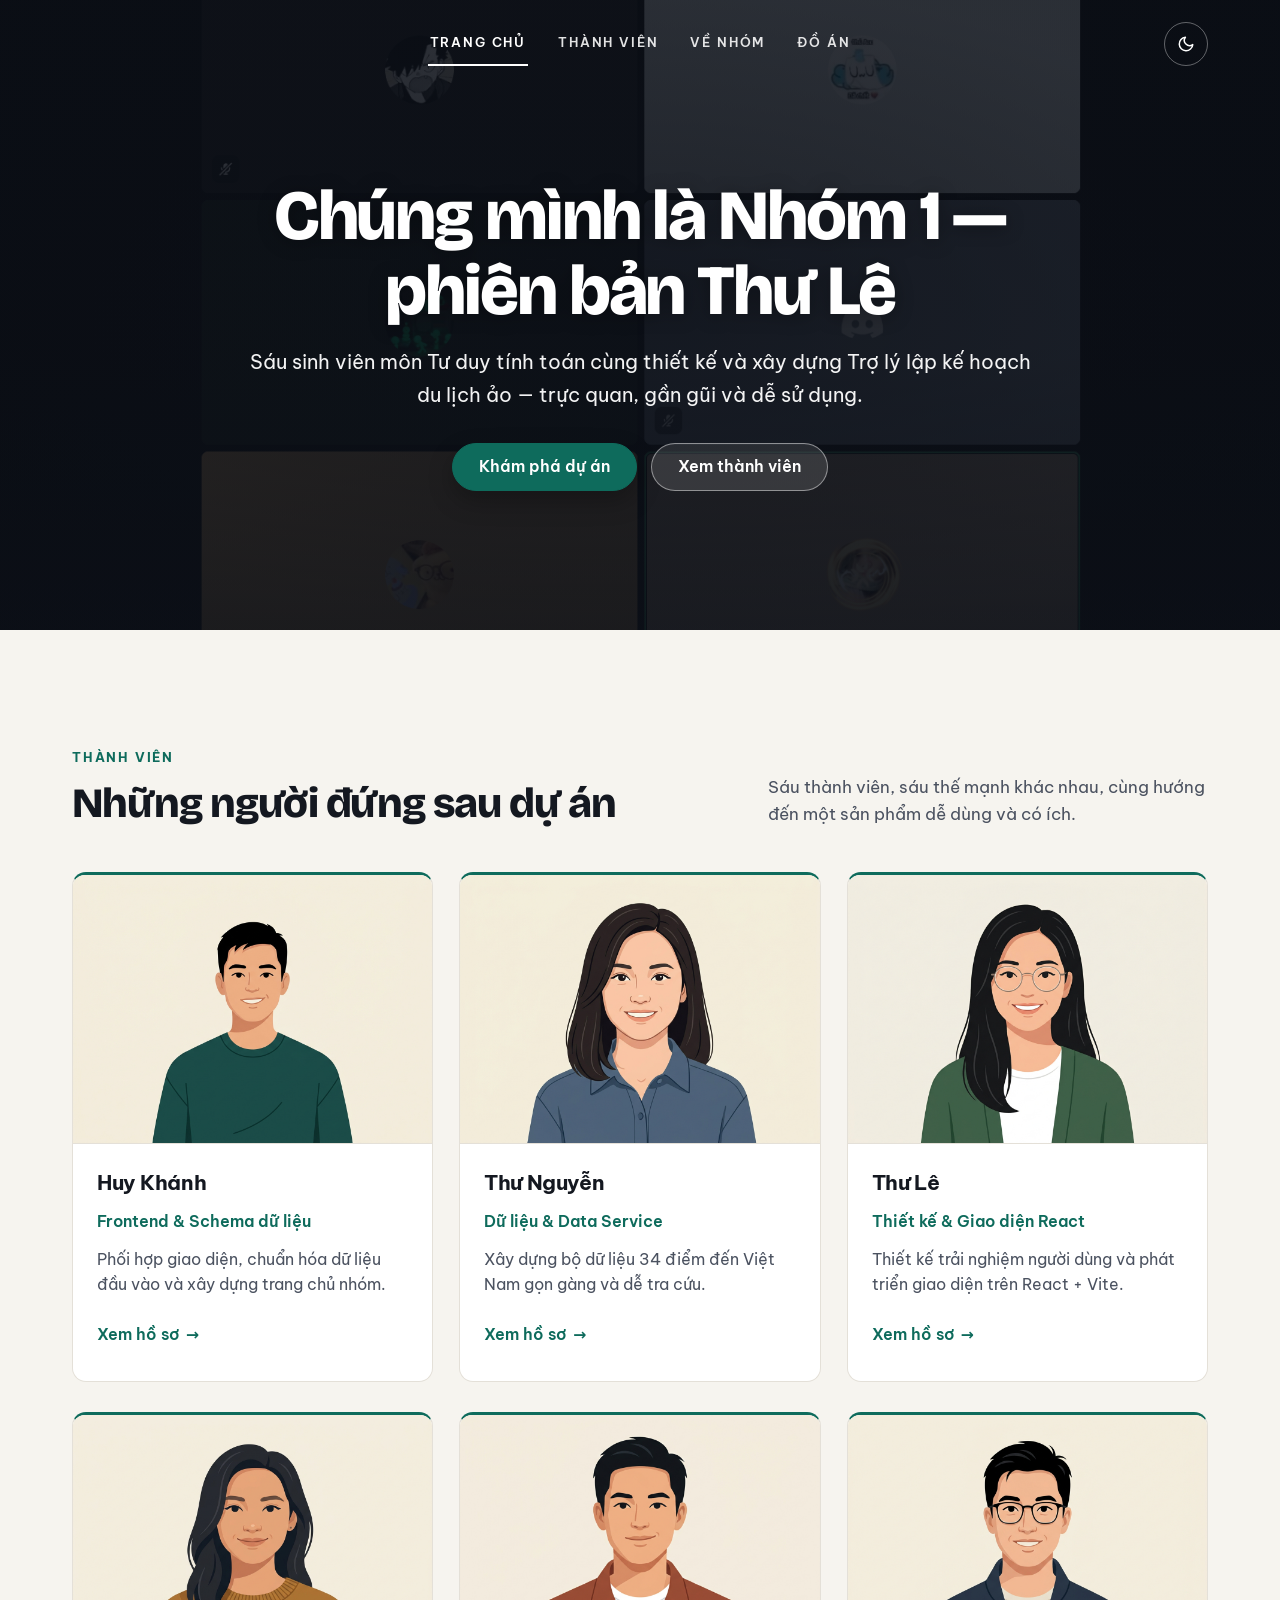
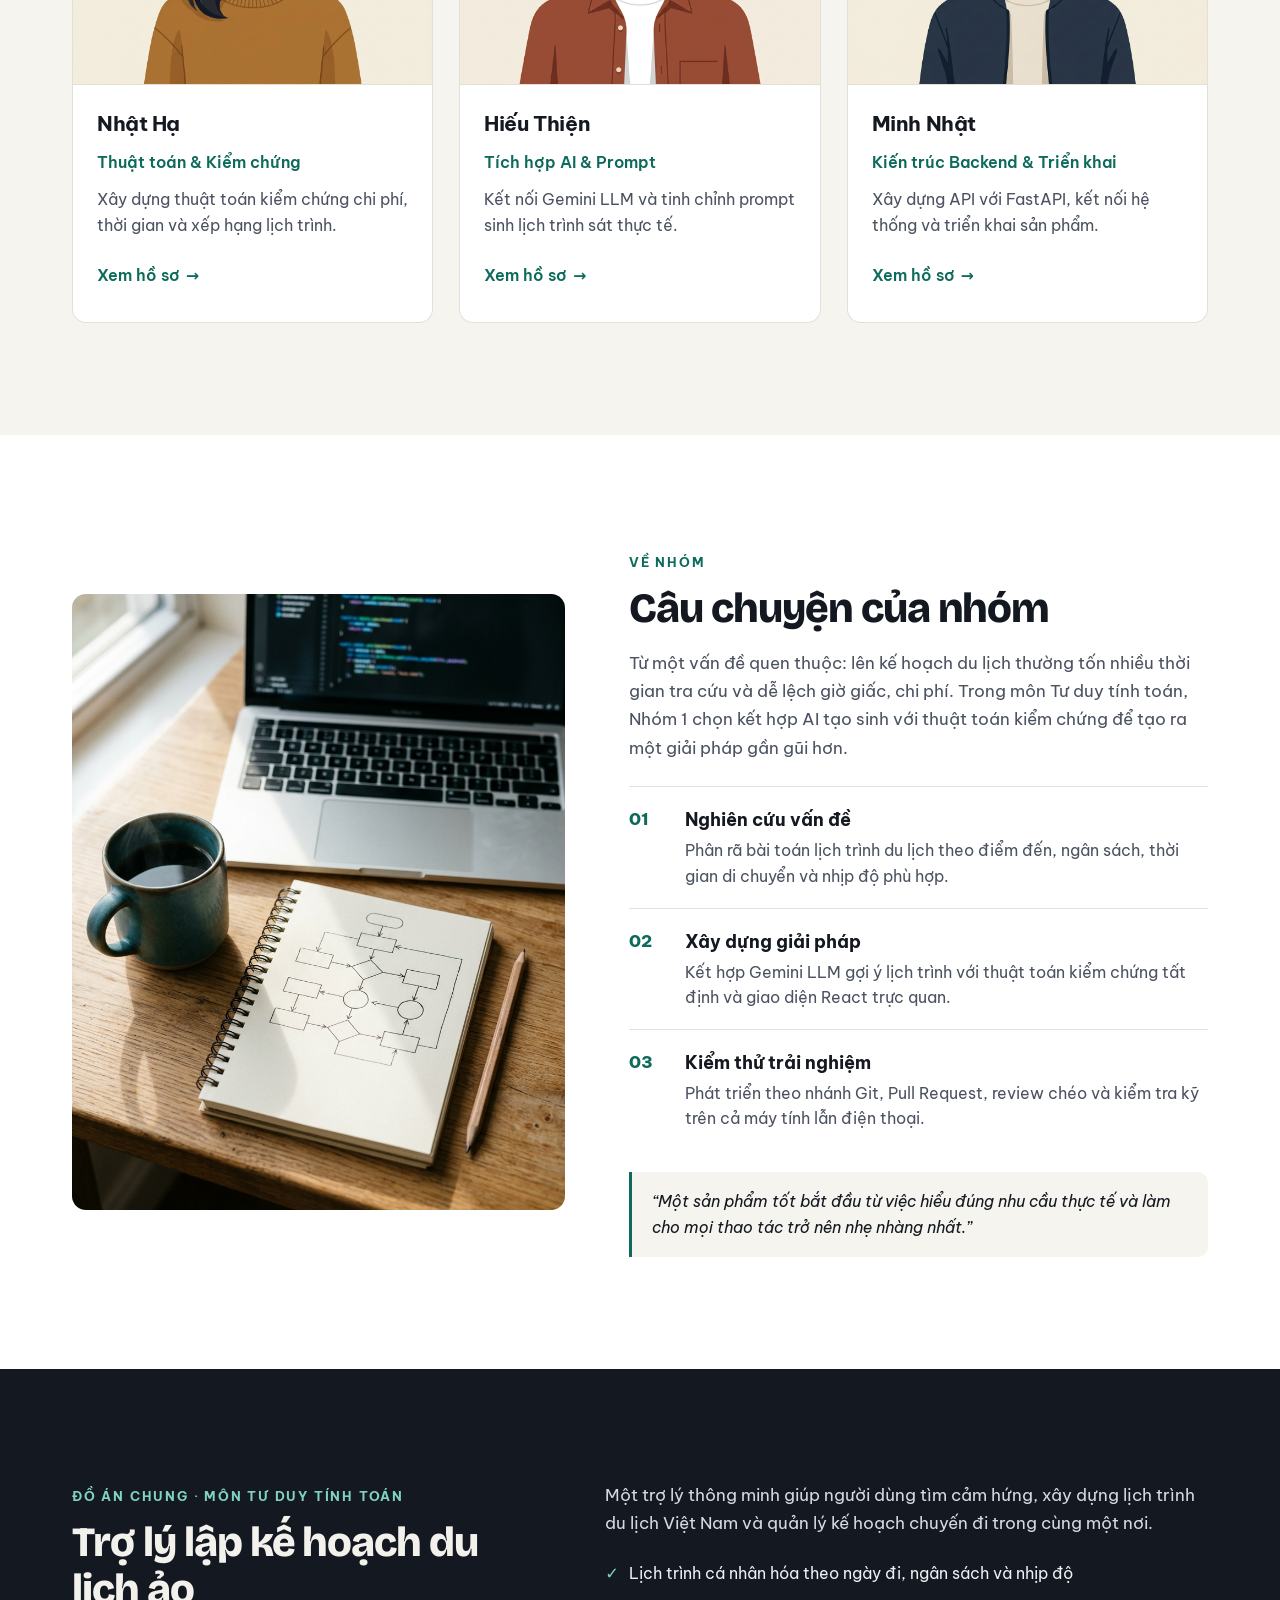
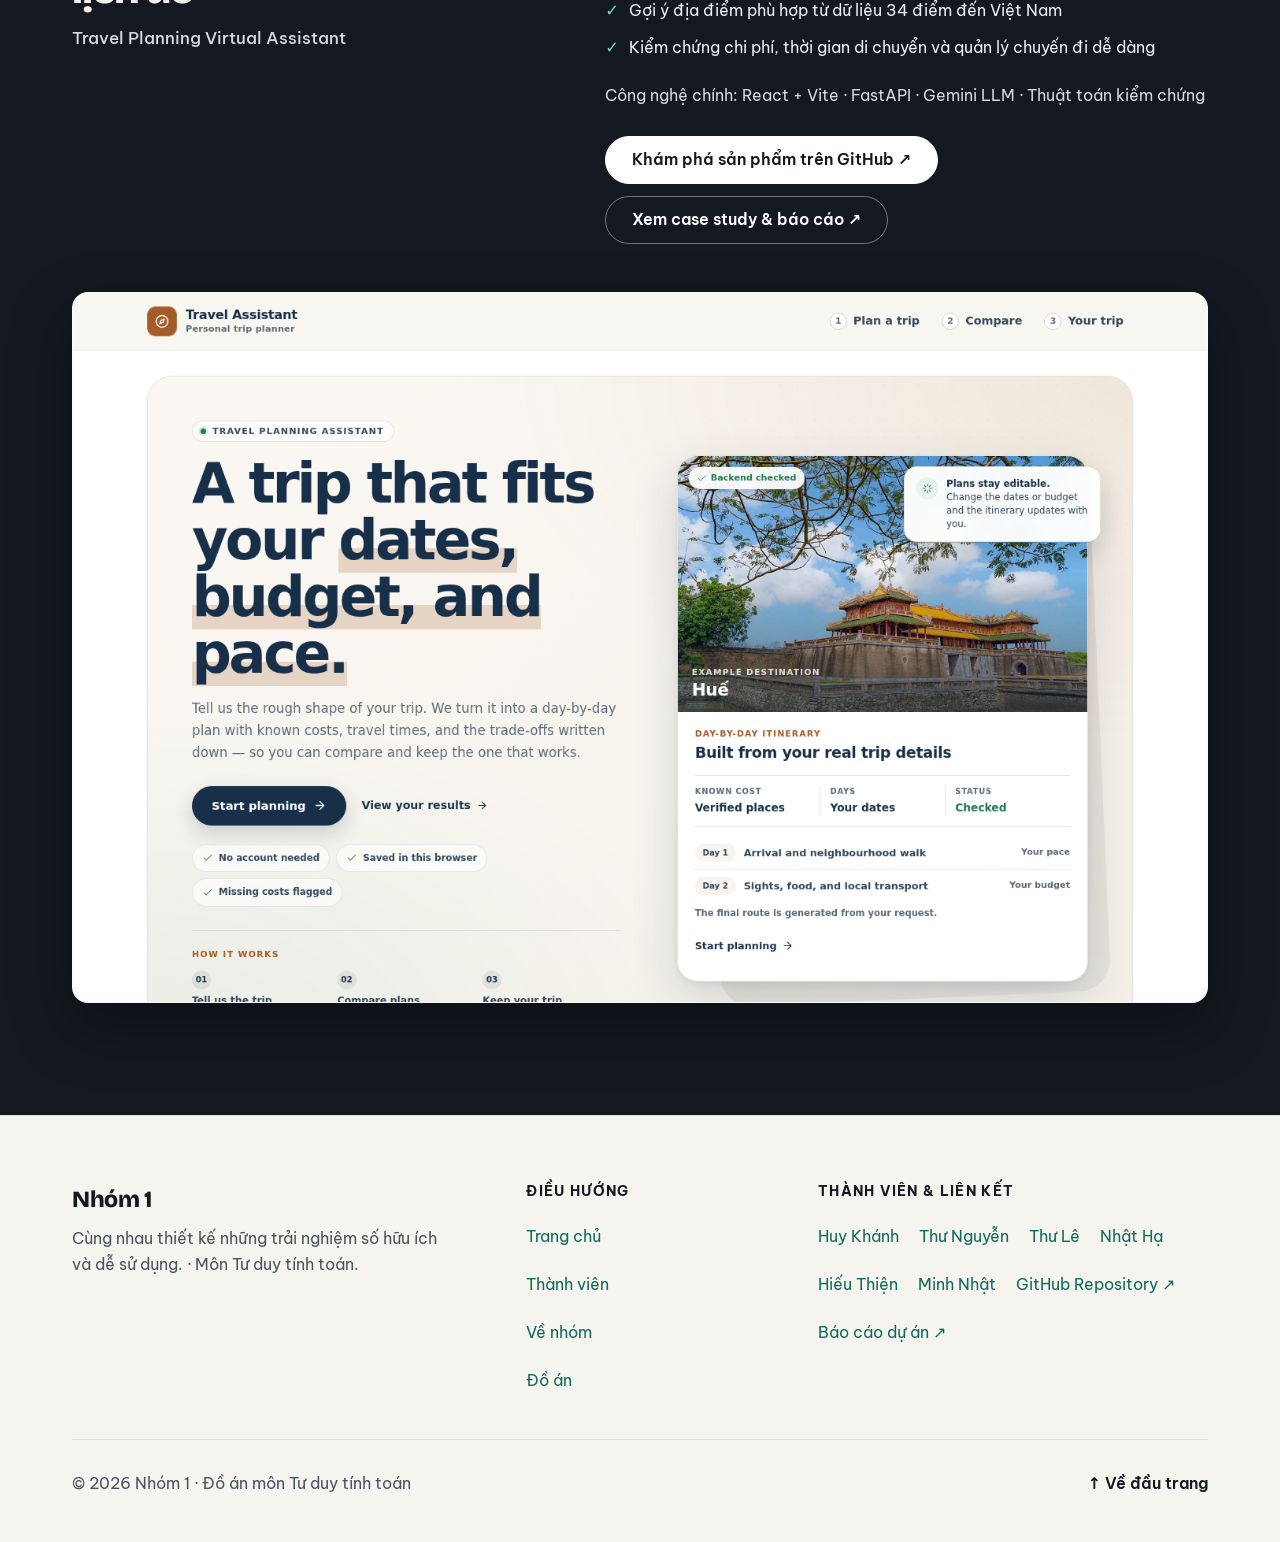
==== commit 09a7cd9a: "Student B (Thu Le): update title in index.html" ====
--- a/index.html
+++ b/index.html
@@ -31,7 +31,7 @@
     <section class="hero-cover" id="trang-chu">
       <img class="hero-bg" src="assets/images/group-hero.png" alt="Ảnh họp nhóm của sáu thành viên Nhóm 1">
       <div class="hero-content">
-        <h1 id="site-title">Chúng mình là Nhóm 1 — phiên bản Thư Anh</h1>
+        <h1 id="site-title">Chúng mình là Nhóm 1 — phiên bản Thư Lê </h1>
         <p class="hero-lead">
           Sáu sinh viên môn Tư duy tính toán cùng thiết kế và xây dựng Trợ lý lập kế hoạch du lịch ảo &mdash; trực quan, gần gũi và dễ sử dụng.
         </p>
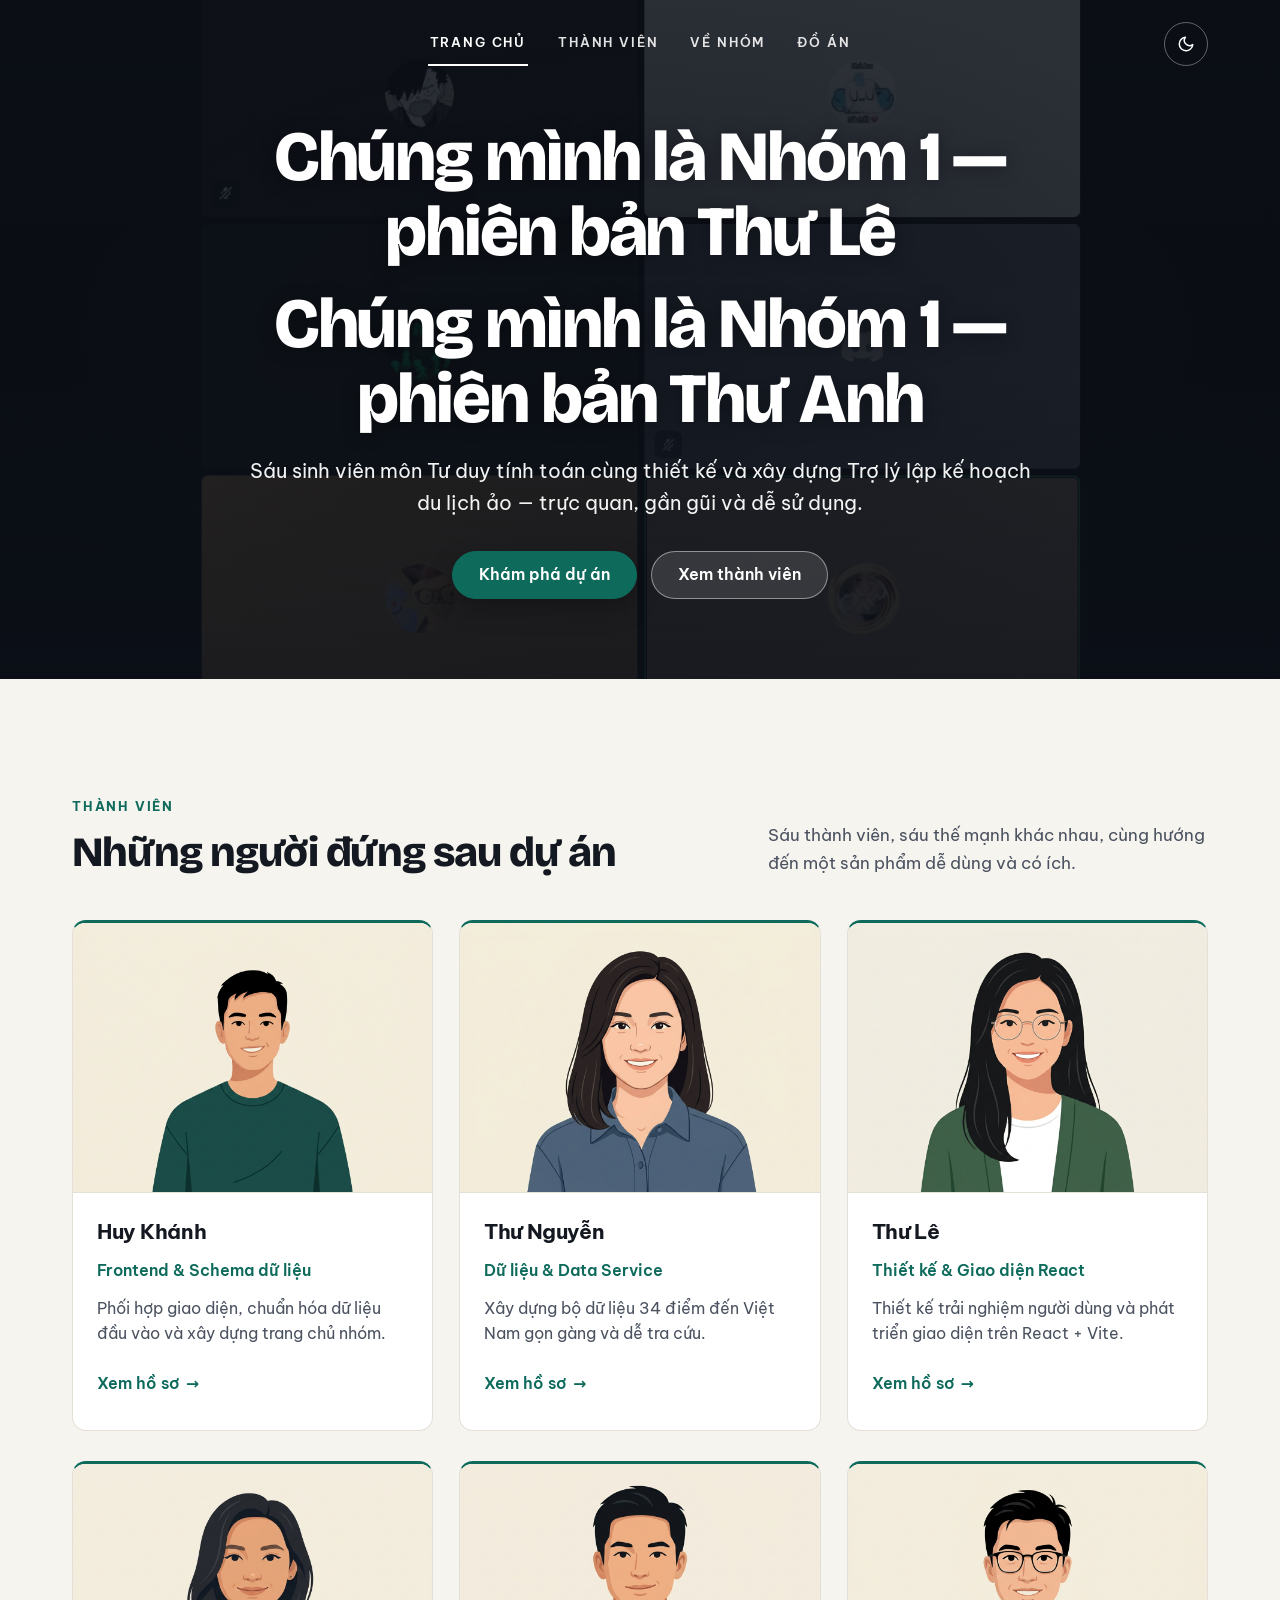
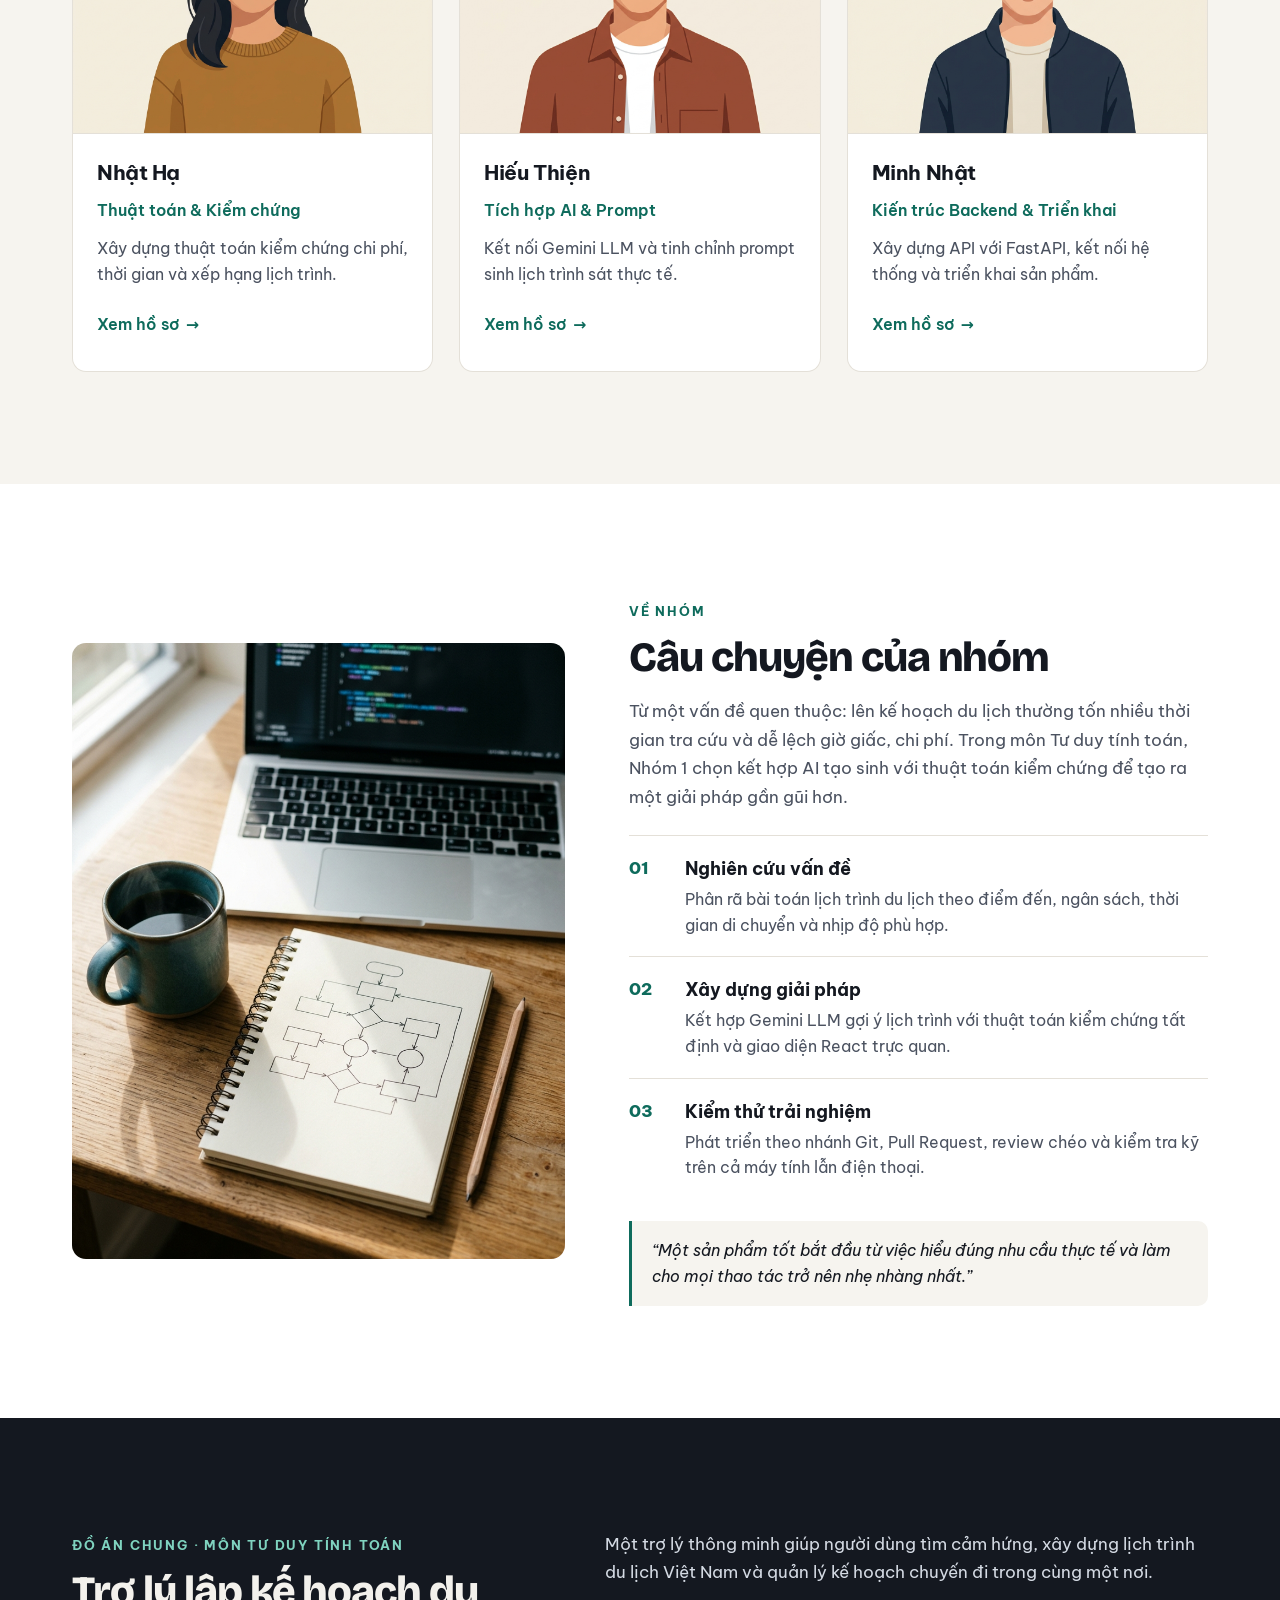
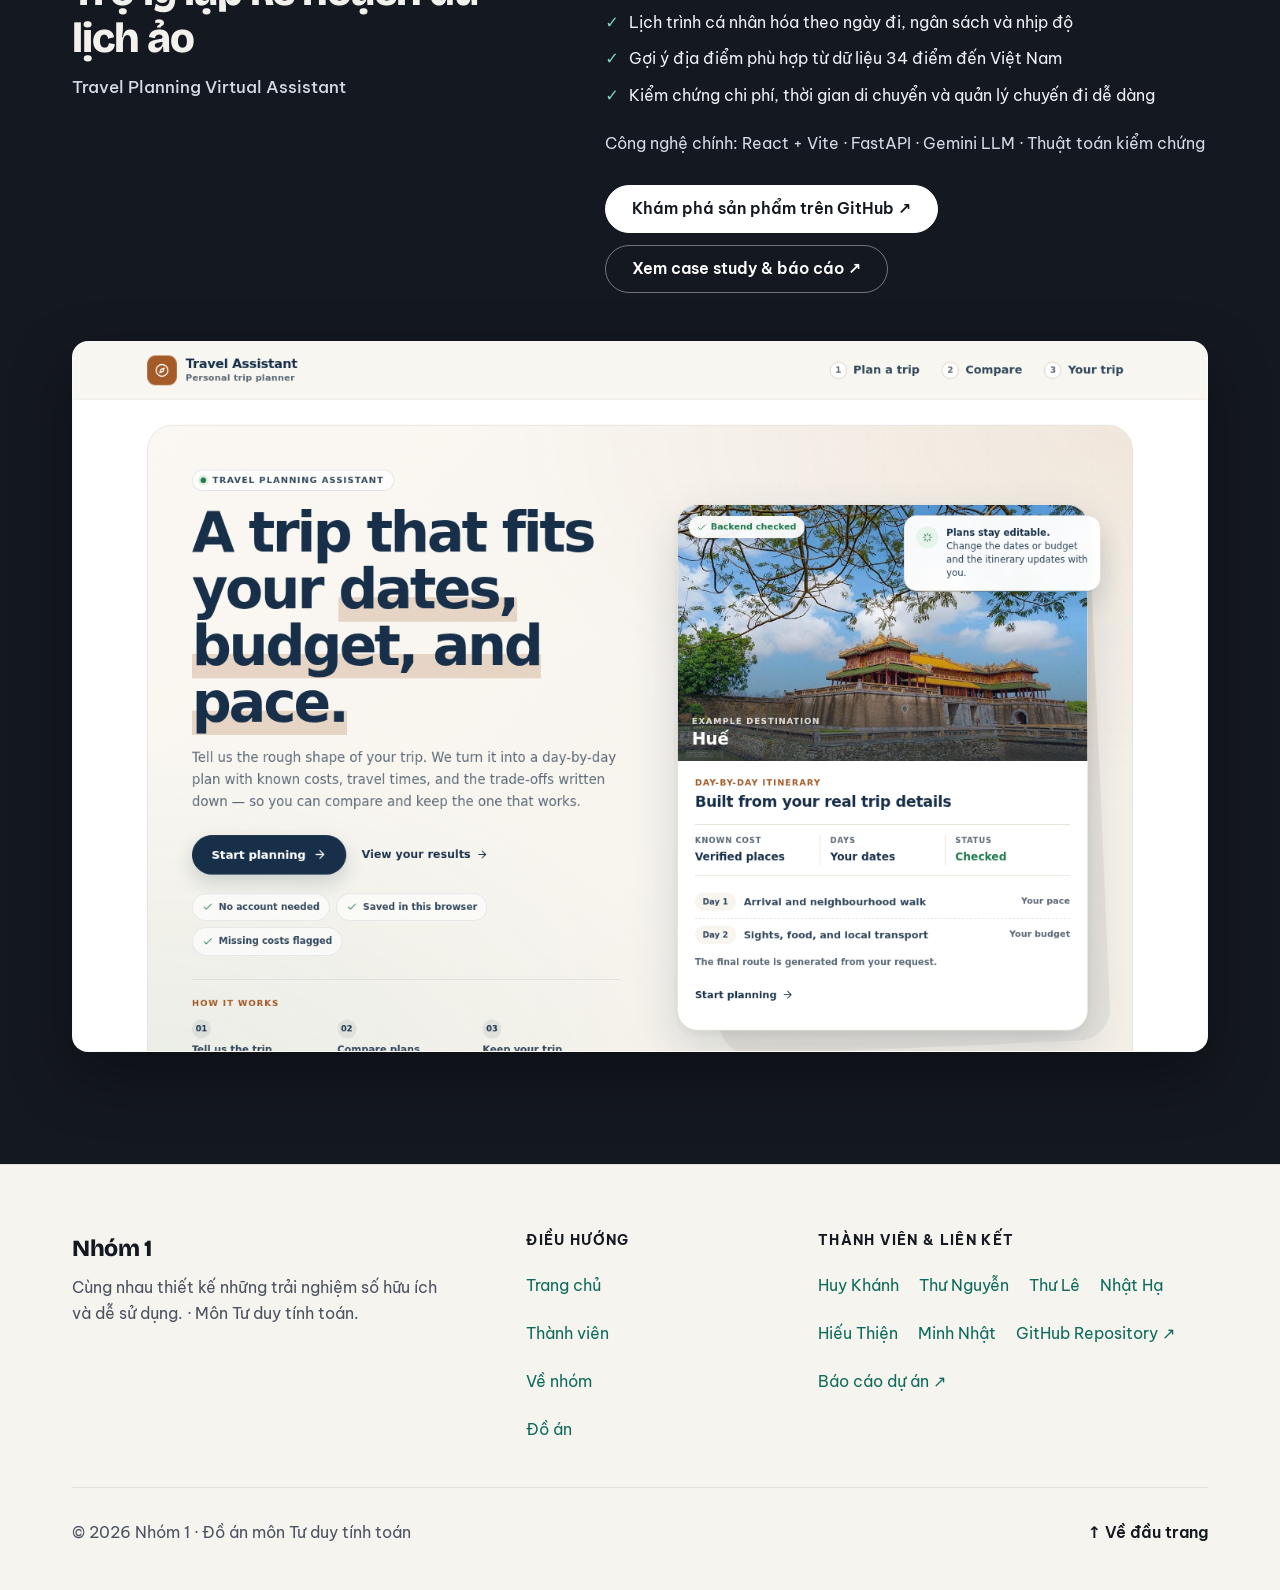
==== commit 9c1e0999: "accept both change to solve conflict" ====
--- a/index.html
+++ b/index.html
@@ -32,6 +32,7 @@
       <img class="hero-bg" src="assets/images/group-hero.png" alt="Ảnh họp nhóm của sáu thành viên Nhóm 1">
       <div class="hero-content">
         <h1 id="site-title">Chúng mình là Nhóm 1 — phiên bản Thư Lê </h1>
+        <h1 id="site-title">Chúng mình là Nhóm 1 — phiên bản Thư Anh</h1>
         <p class="hero-lead">
           Sáu sinh viên môn Tư duy tính toán cùng thiết kế và xây dựng Trợ lý lập kế hoạch du lịch ảo &mdash; trực quan, gần gũi và dễ sử dụng.
         </p>
